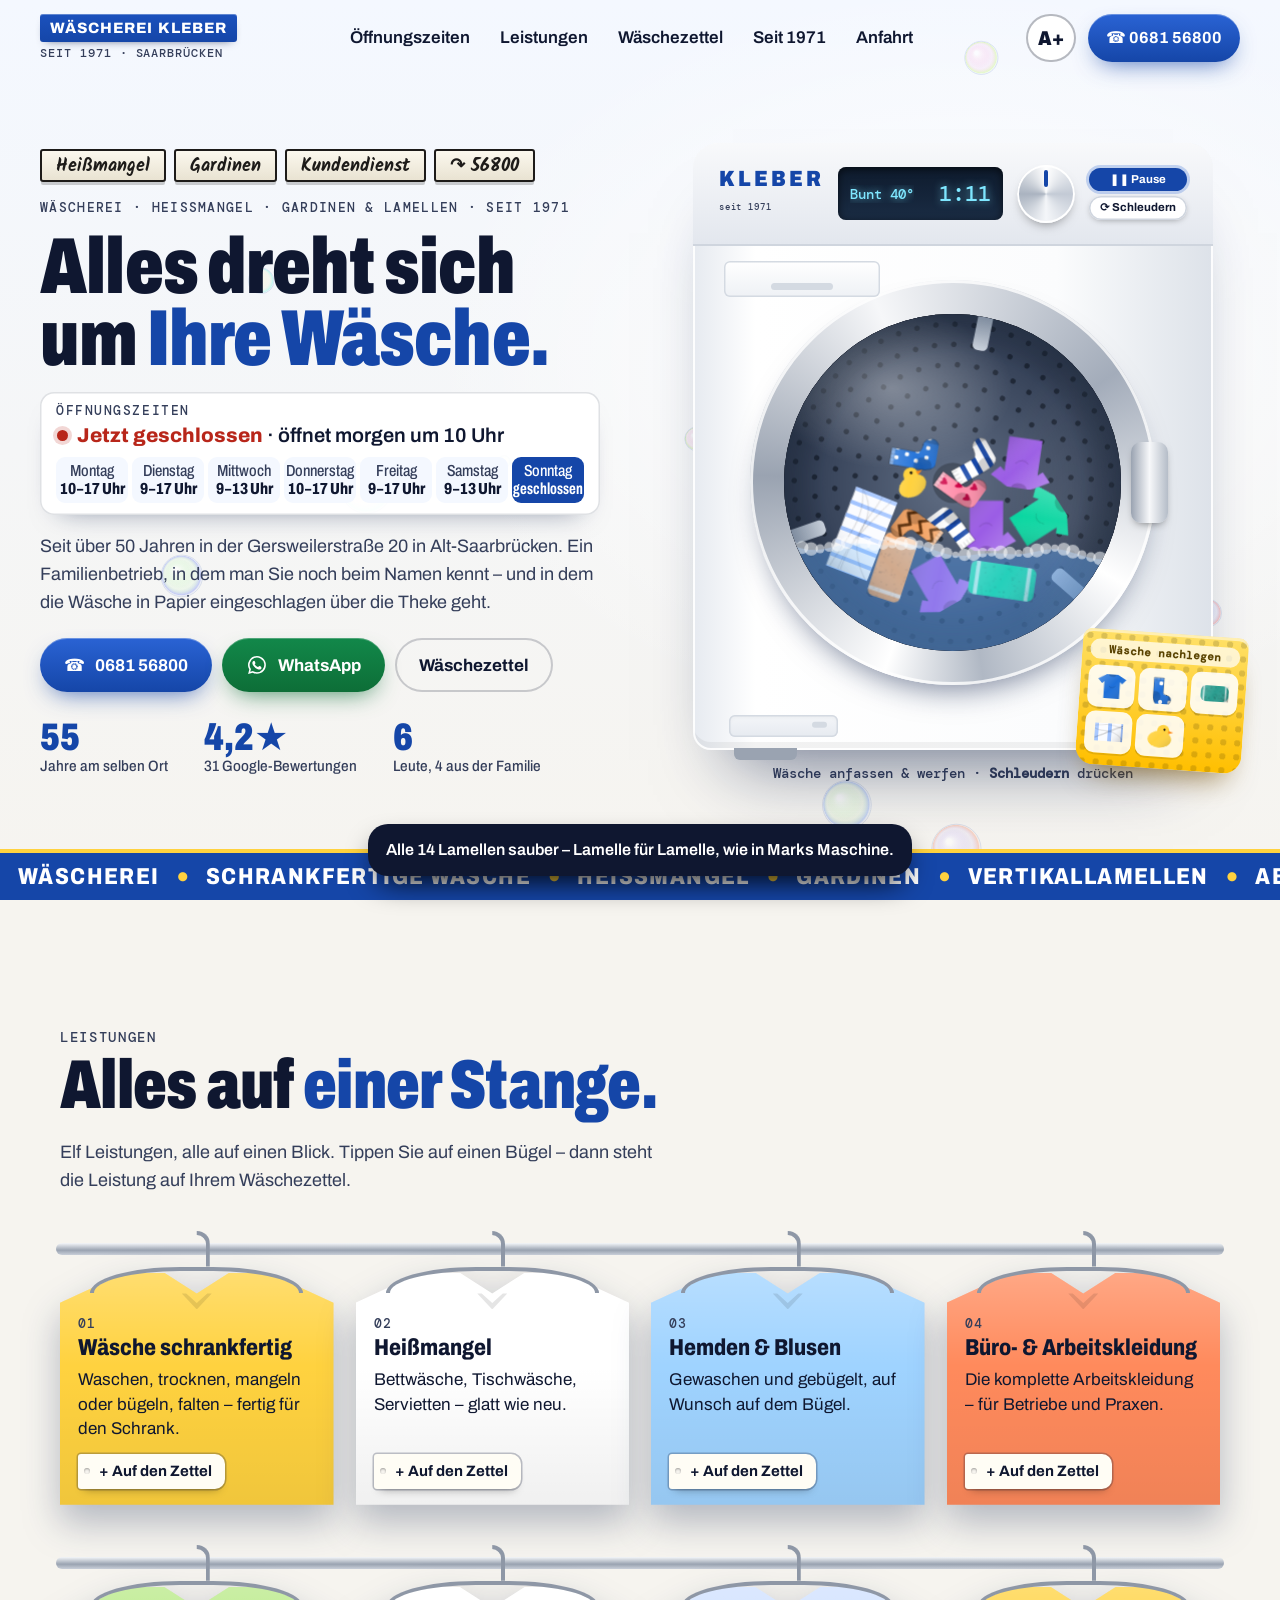
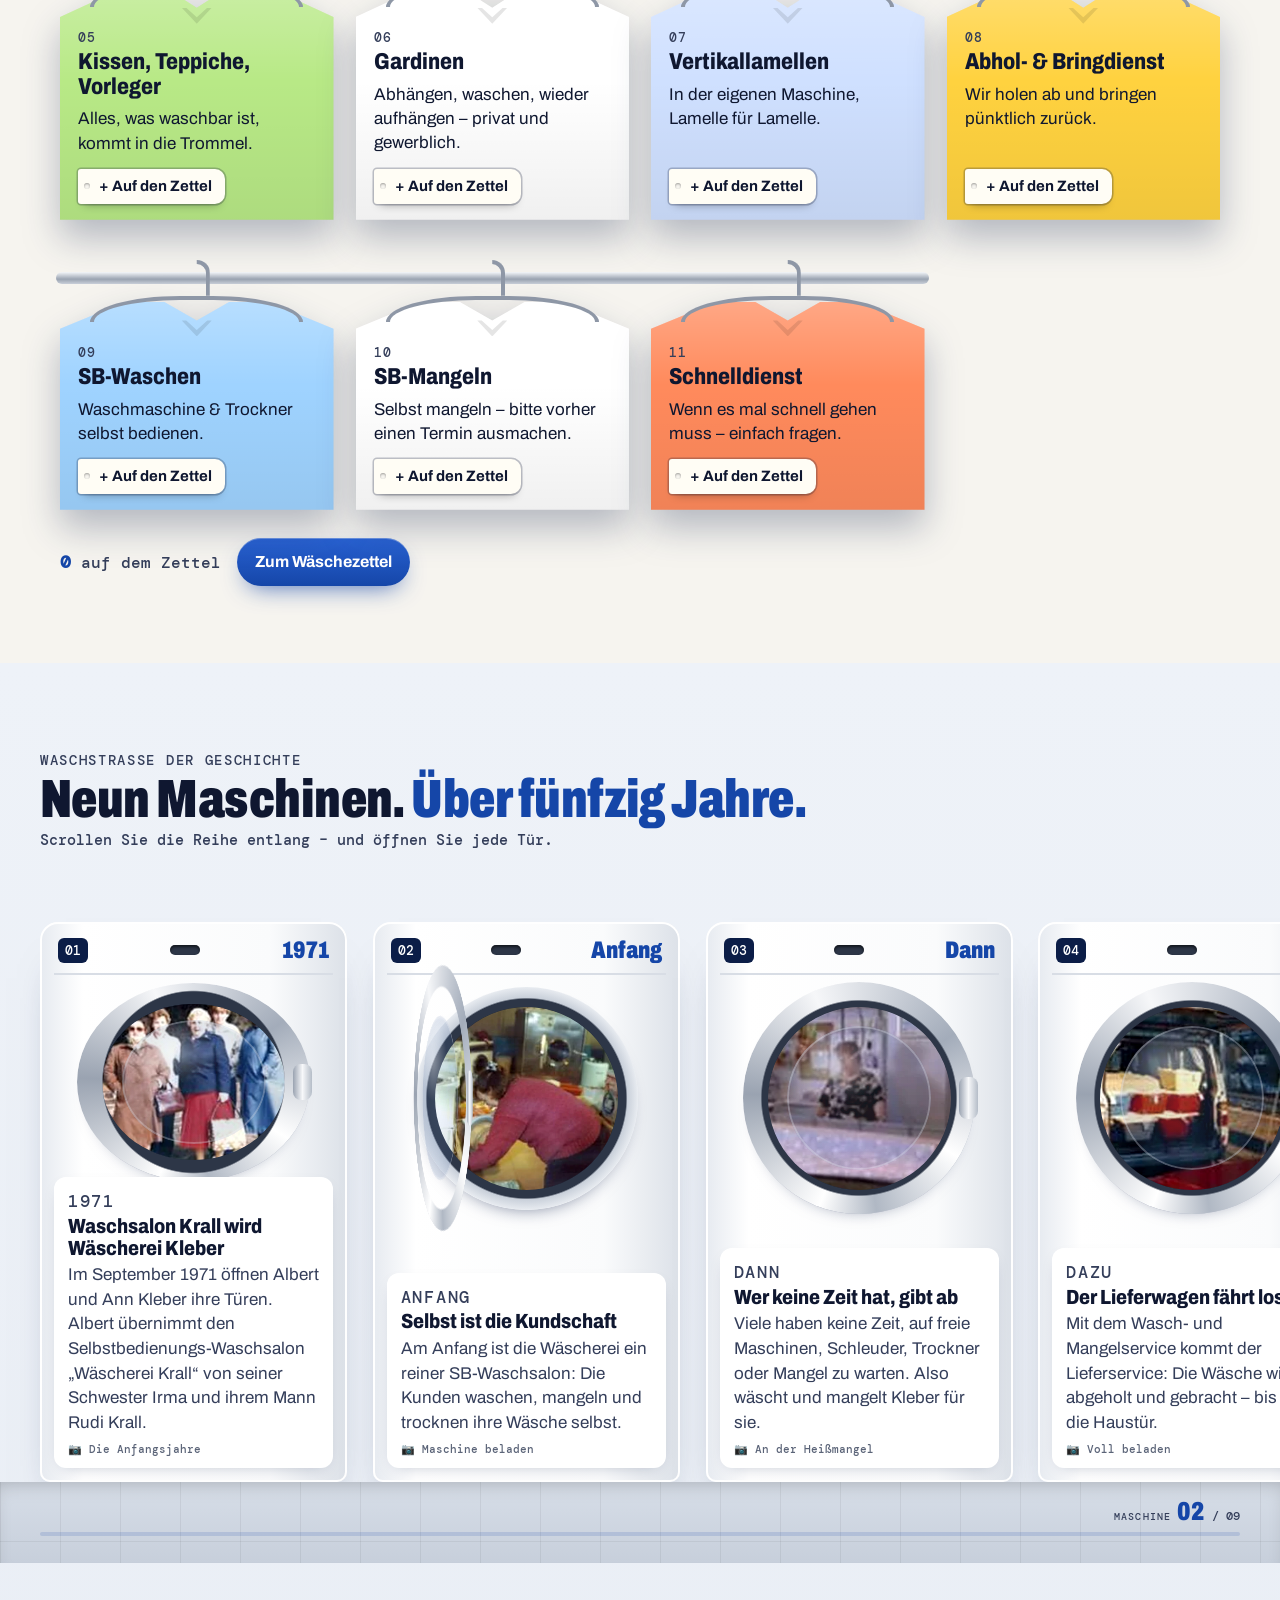
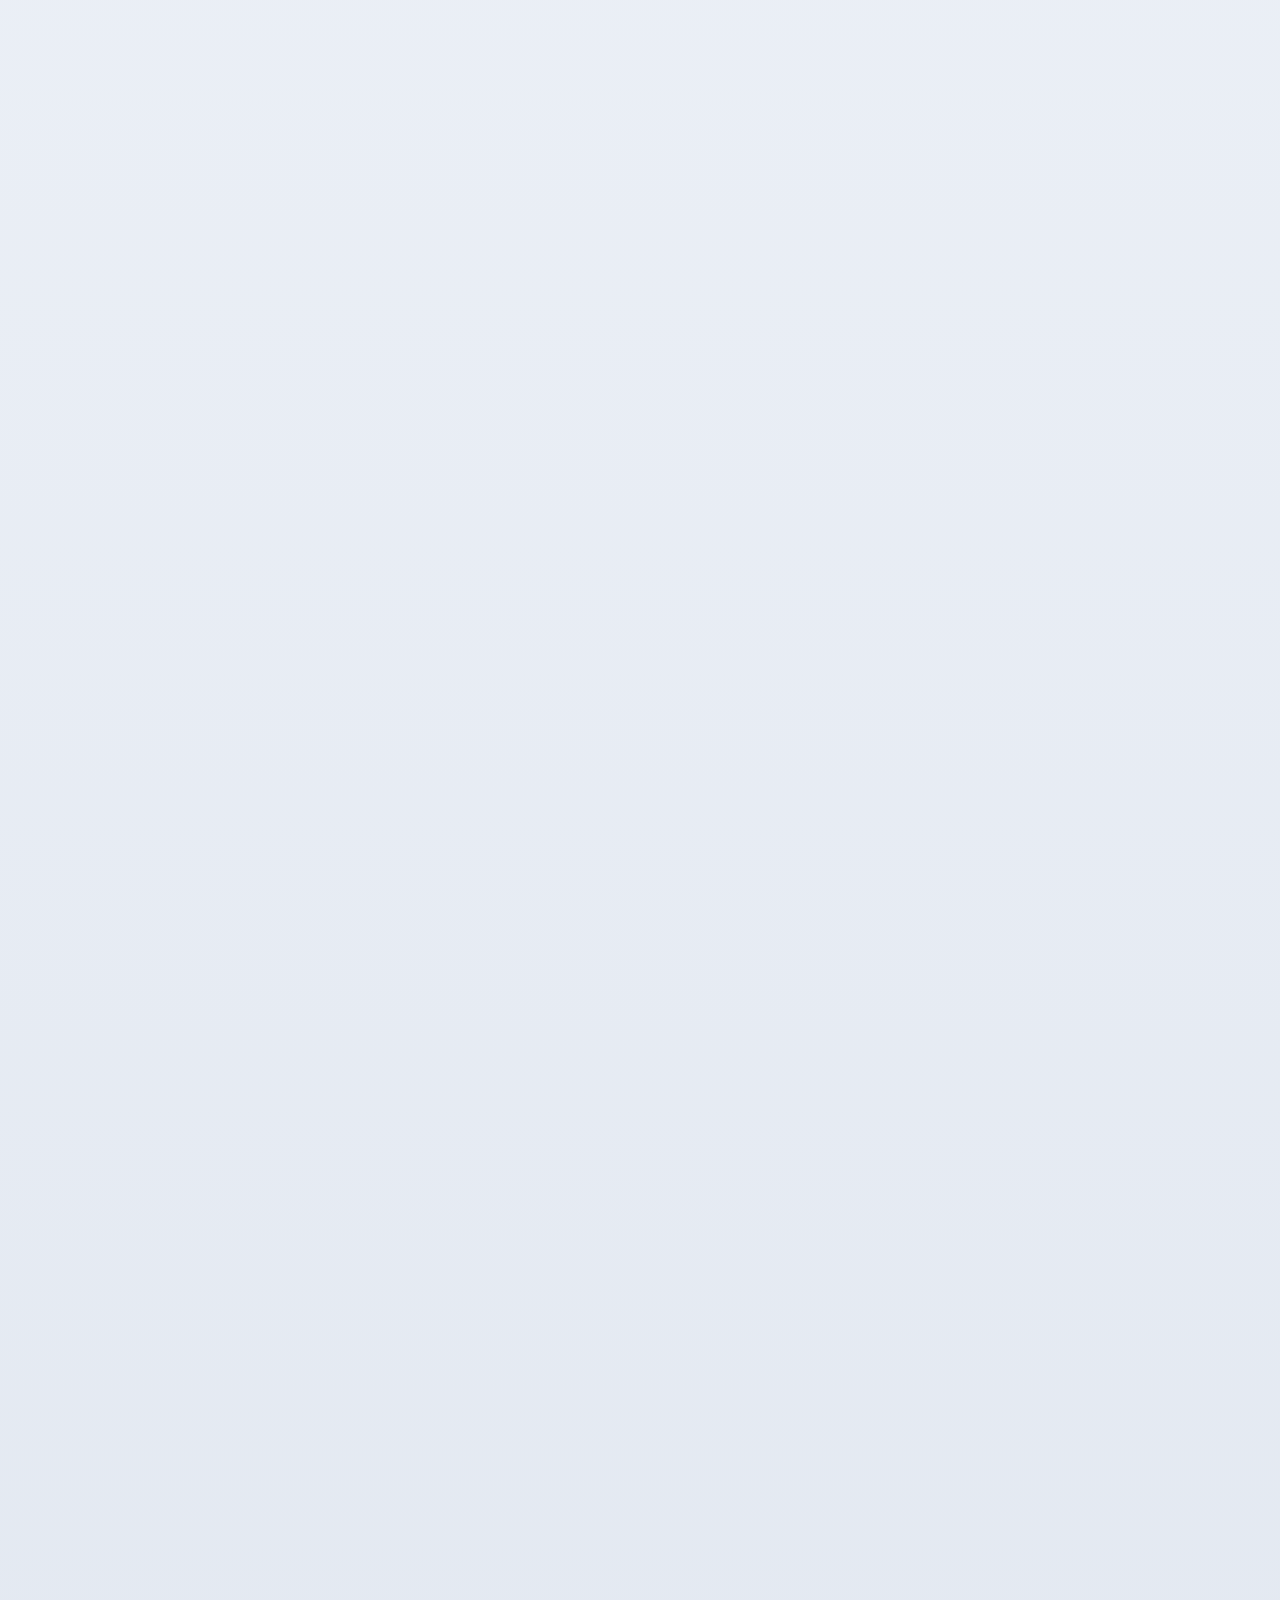
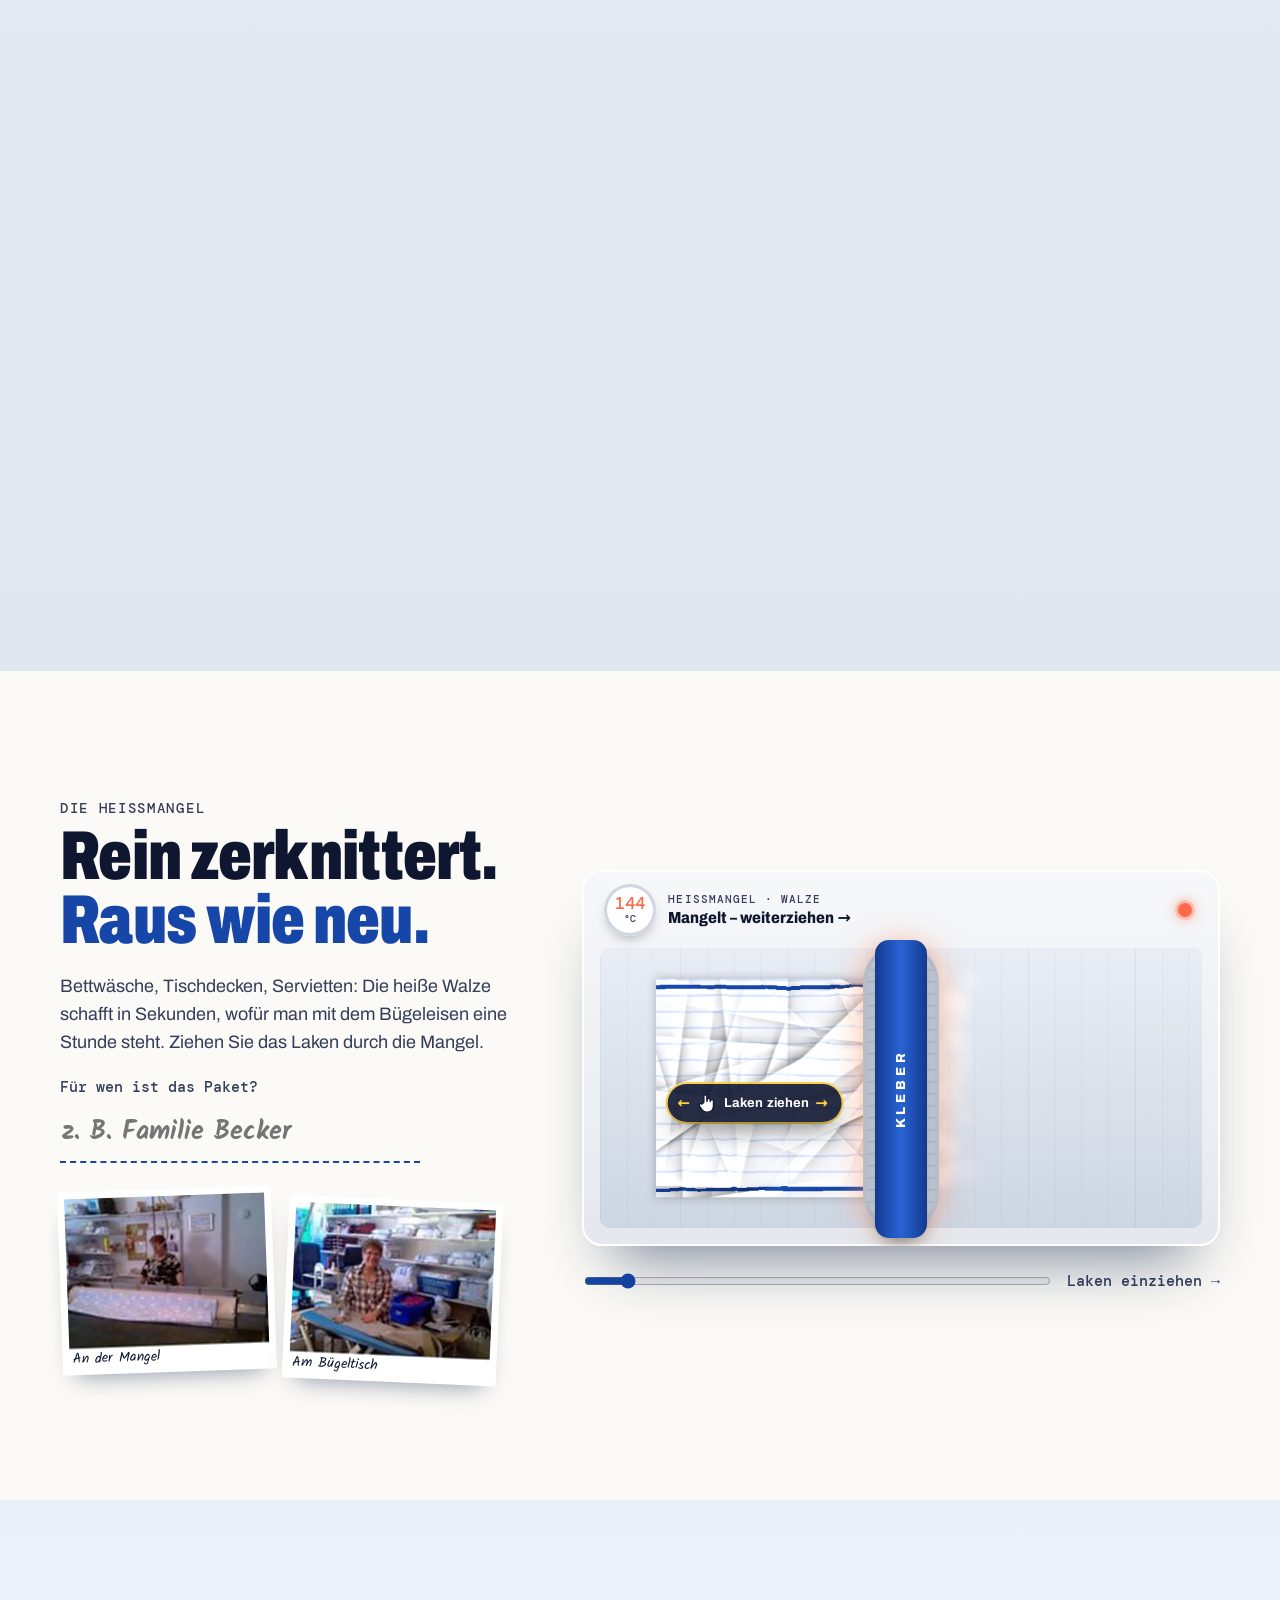
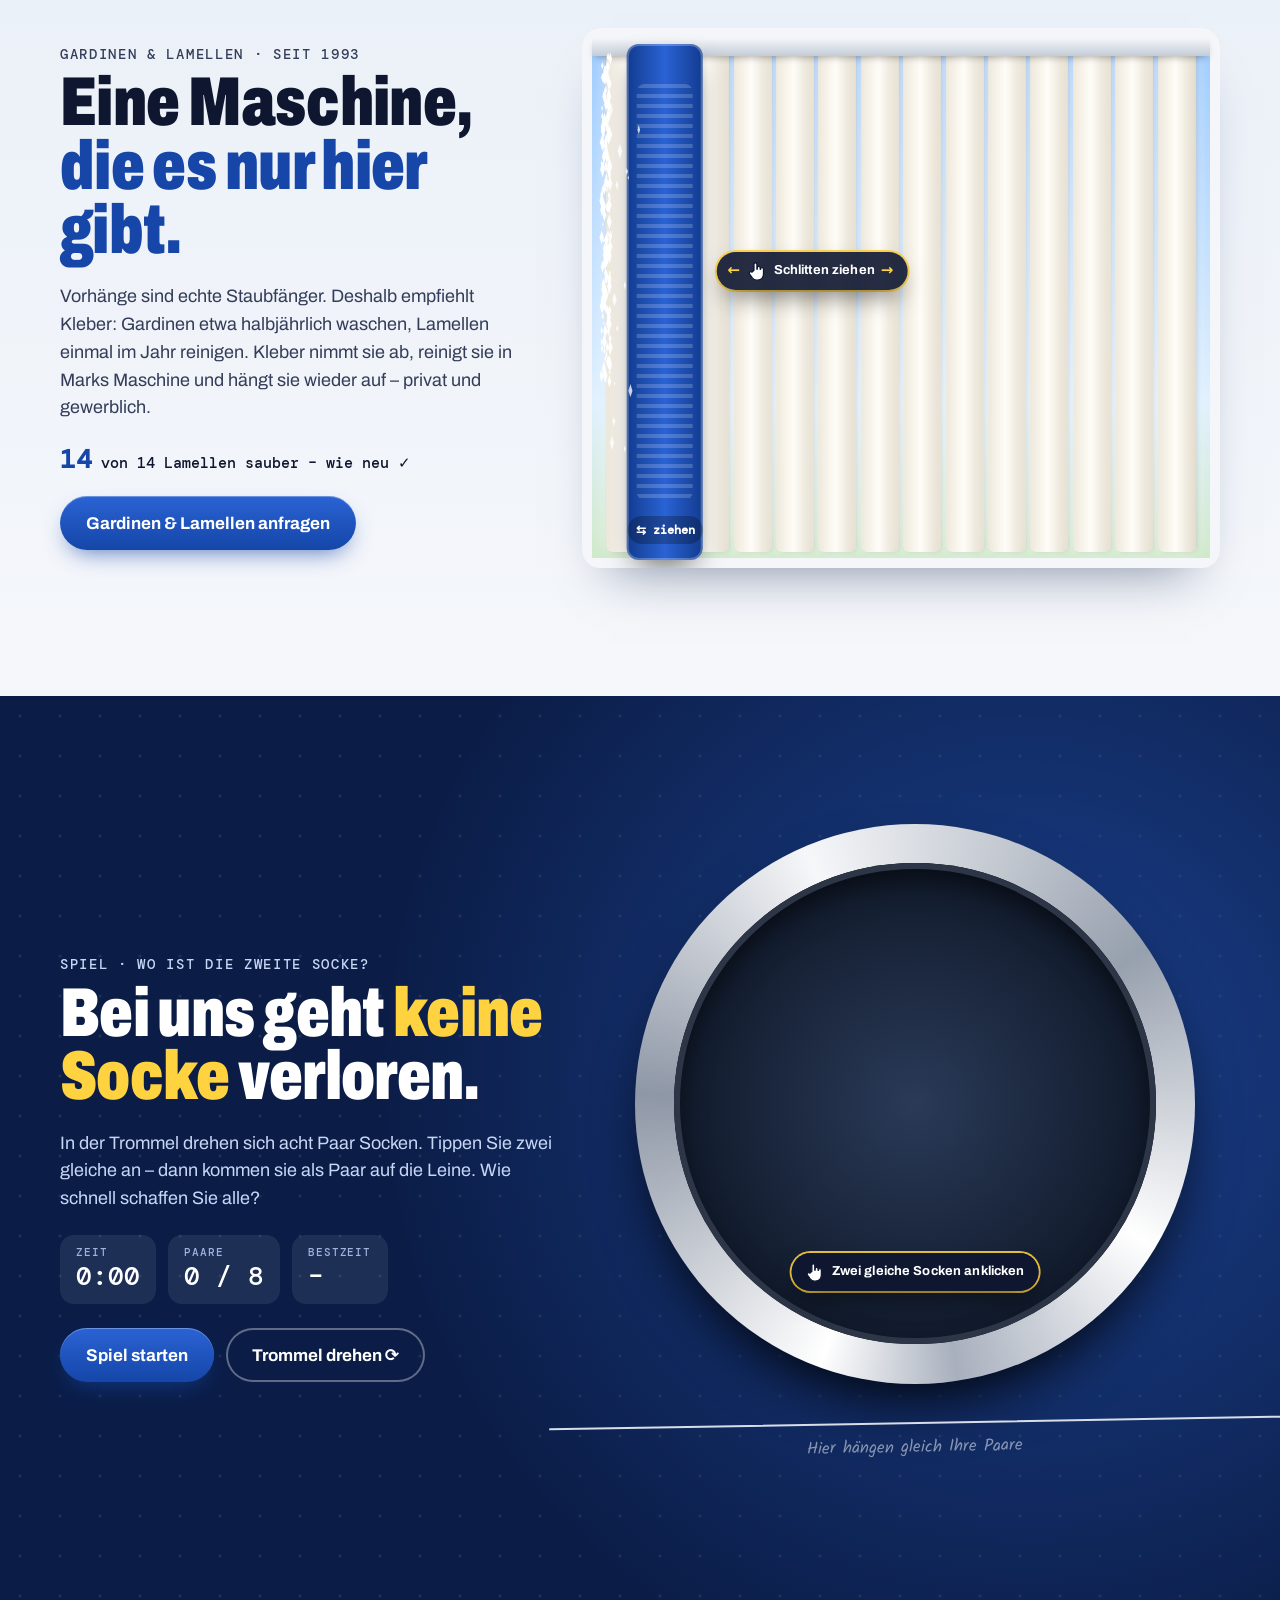
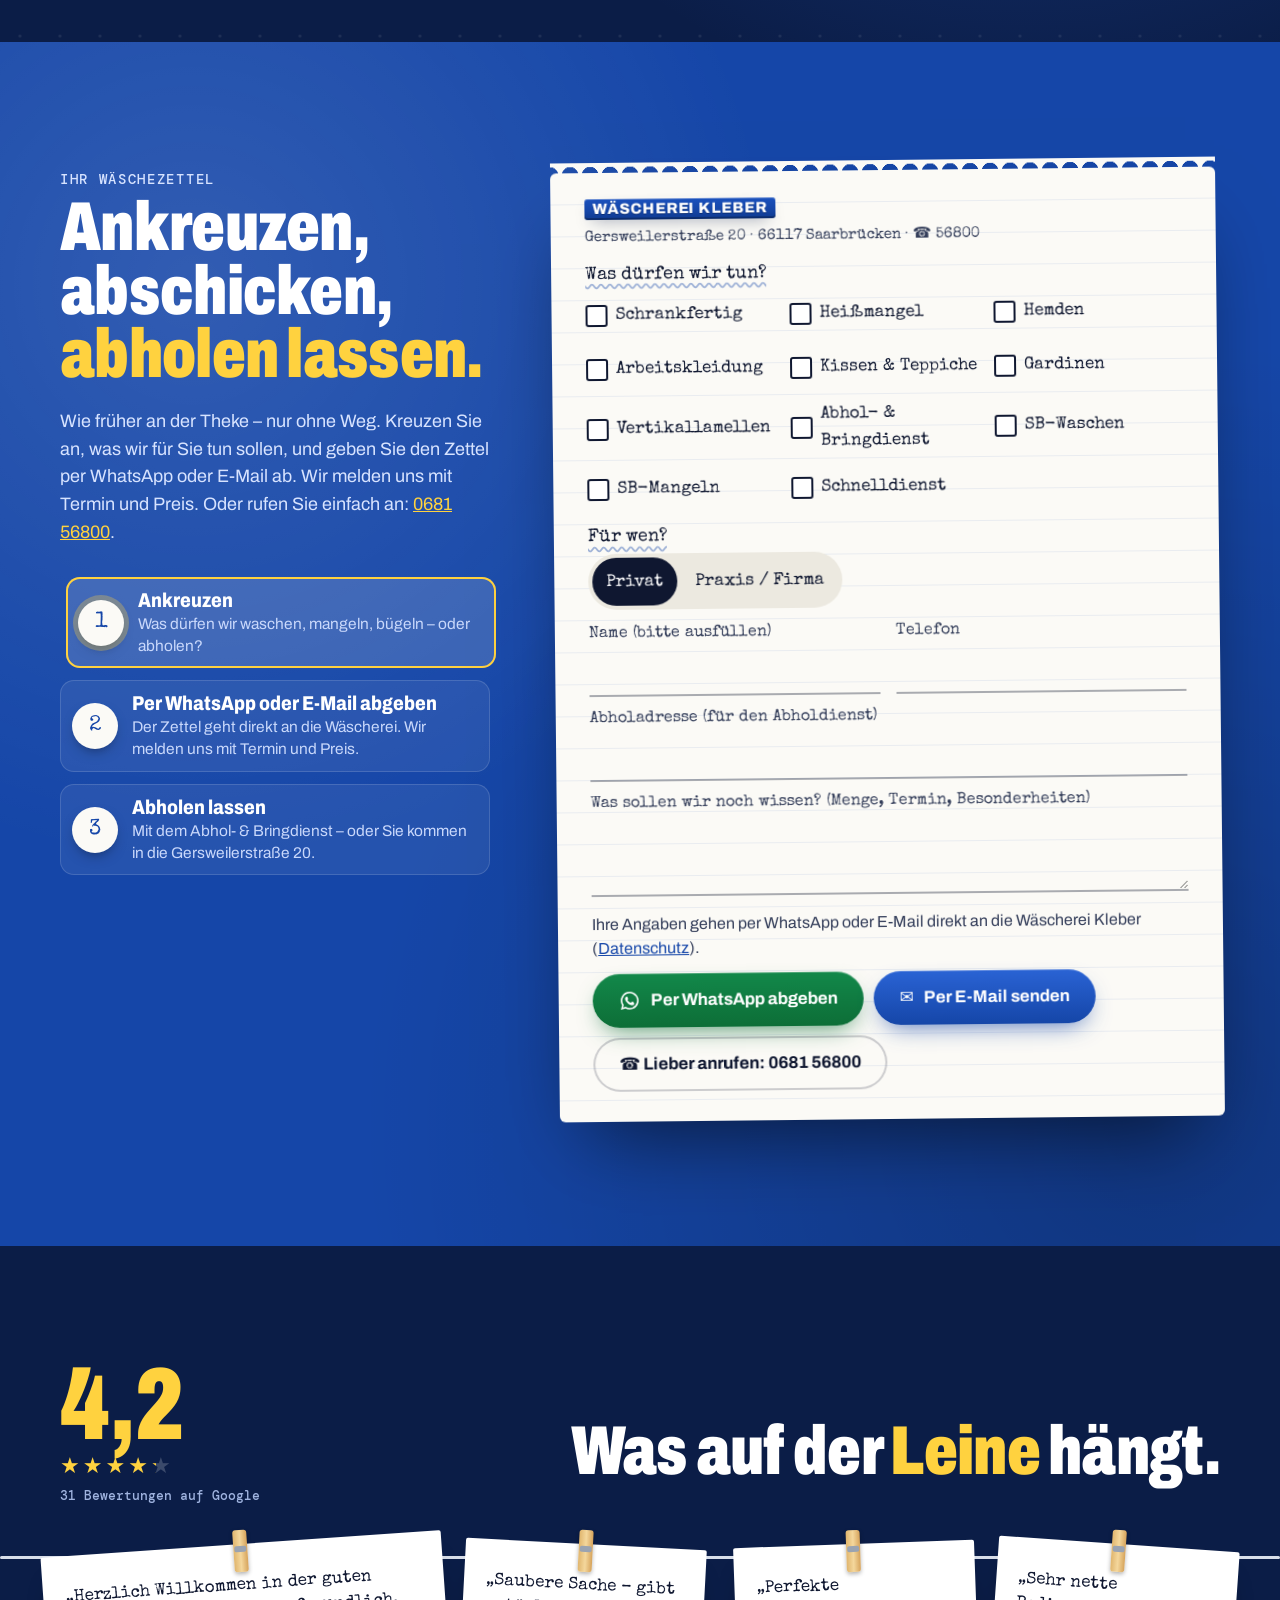
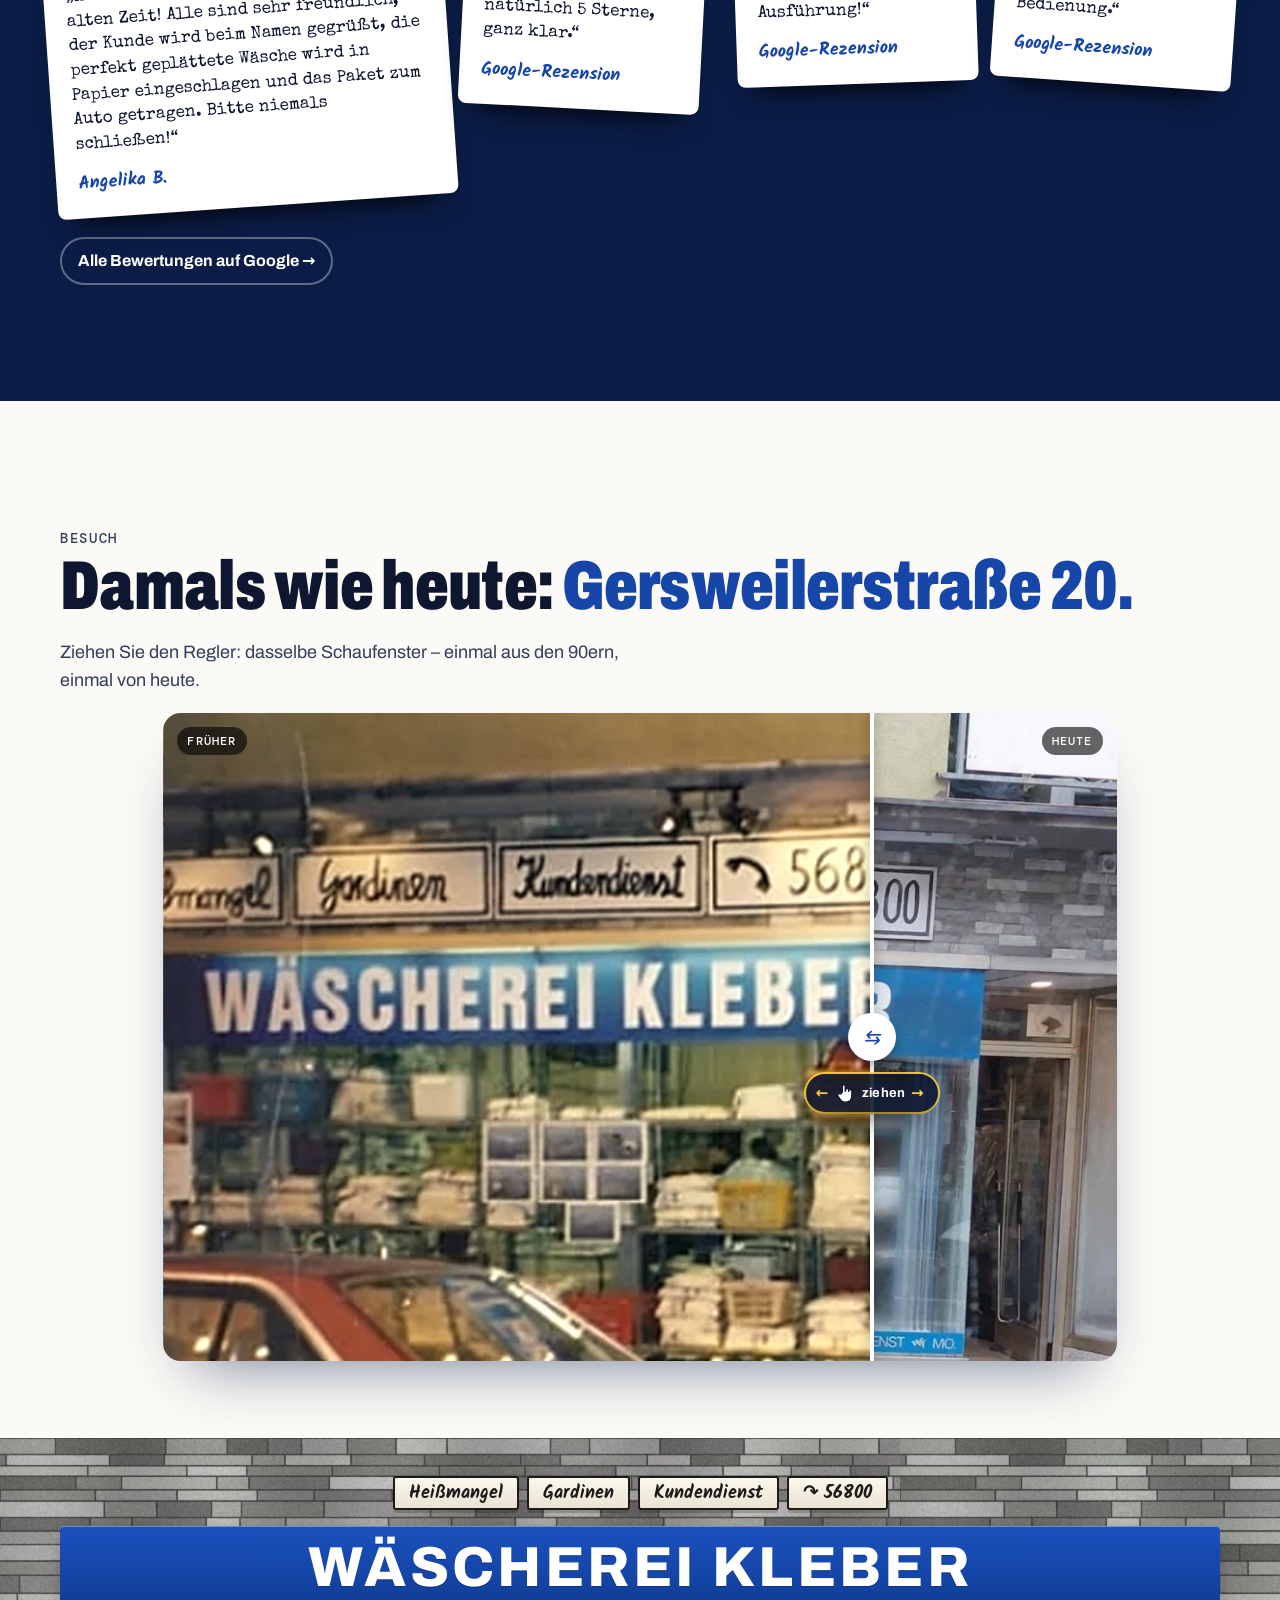
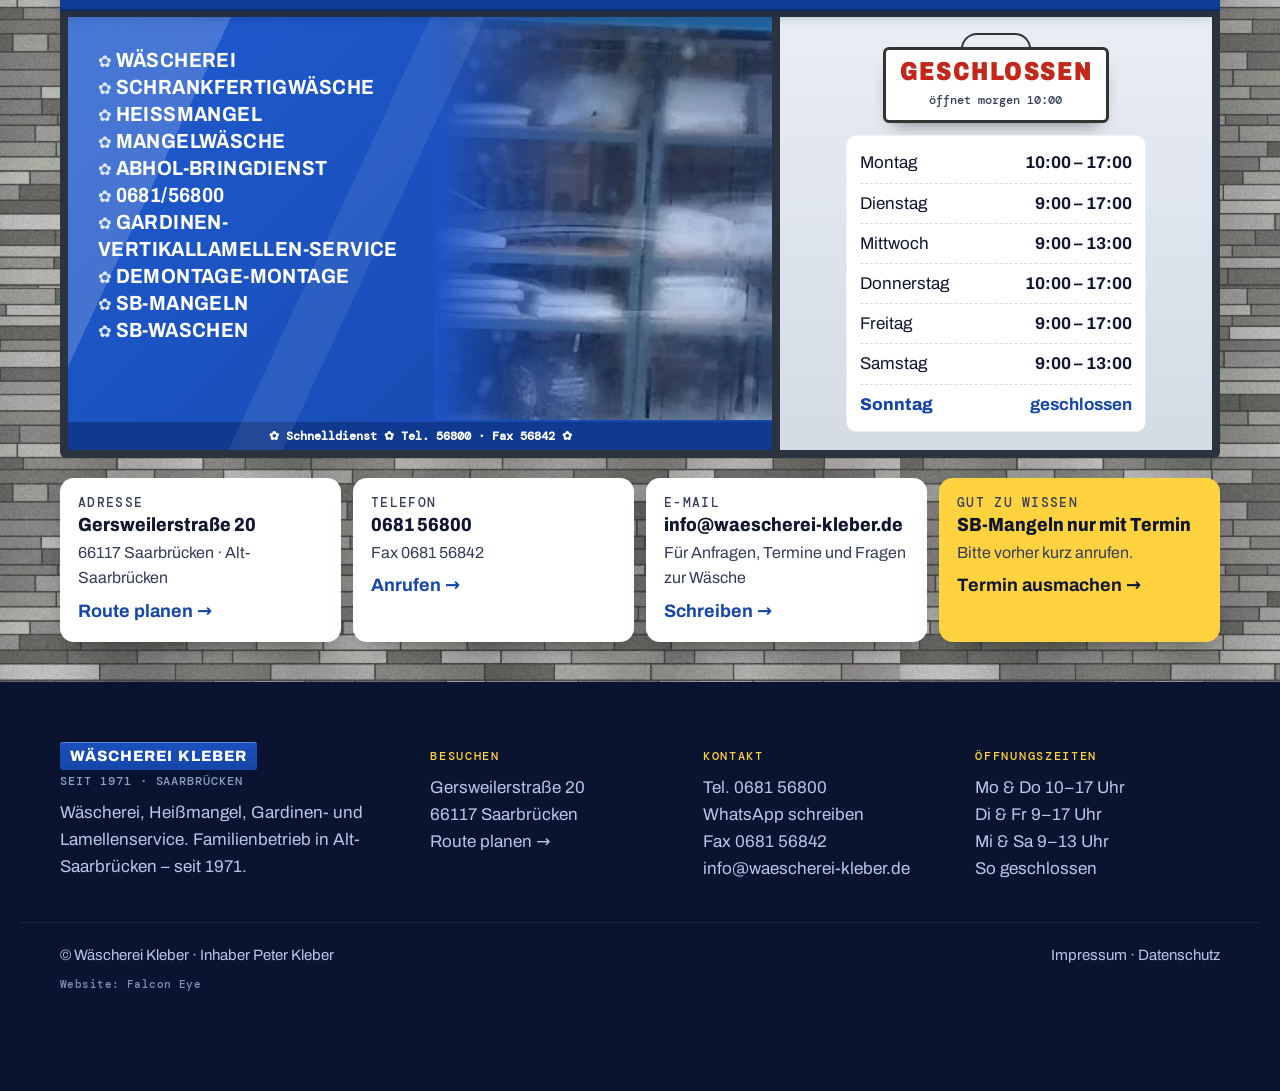
==== index.html @ e3369ecc "Wäscherei Kleber – Website für waescherei-kleber.de (aus hauptchat-quellen f4b312f) Co-Authored-By: " ====
<!doctype html>
<html lang="de">
<head>
<meta charset="utf-8">
<script data-fe="intro">/* Intro nur beim allerersten Besuch (localStorage); ?nointro überspringt, ?intro zeigt es noch einmal. Größere Schrift wird gemerkt. */try{(function(d,s){var l=localStorage;if(l.getItem('kl-gross'))d.classList.add('gross');if(/[?&]intro(&|=|$)/.test(s))return;if(/[?&]nointro/.test(s)||l.getItem('kl-intro'))d.classList.add('no-intro')})(document.documentElement,location.search)}catch(e){}</script>
<meta name="viewport" content="width=device-width,initial-scale=1,viewport-fit=cover">
<title>Wäscherei Kleber Saarbrücken | Heißmangel & Gardinen seit 1971</title>
<meta name="description" content="Wäscherei Kleber in Alt-Saarbrücken: Wäsche schrankfertig, Heißmangel, Gardinen- und Lamellenservice, SB-Waschen, Abhol- und Bringdienst. Seit 1971.">
<meta name="robots" content="index,follow,max-image-preview:large">
<link rel="canonical" href="https://waescherei-kleber.de/"><meta property="og:url" content="https://waescherei-kleber.de/"><meta property="og:site_name" content="Wäscherei Kleber">
<meta property="og:type" content="website"><meta property="og:locale" content="de_DE">
<meta property="og:title" content="Wäscherei Kleber Saarbrücken | Heißmangel &amp; Gardinen seit 1971"><meta property="og:description" content="Wäscherei Kleber in Alt-Saarbrücken: Wäsche schrankfertig, Heißmangel, Gardinen- und Lamellenservice, SB-Waschen, Abhol- und Bringdienst. Seit 1971.">
<meta property="og:image" content="https://waescherei-kleber.de/og.jpg"><meta property="og:image:alt" content="Wäscherei Kleber in Saarbrücken – seit 1971"><meta property="og:image:width" content="1200"><meta property="og:image:height" content="630">
<meta name="twitter:card" content="summary_large_image">
<meta name="theme-color" content="#1546a8">
<link rel="icon" href="img/favicon.svg" type="image/svg+xml">
<link rel="preload" href="fonts/archivo-latin-wdth-normal.woff2" as="font" type="font/woff2" crossorigin>
<link rel="stylesheet" href="assets/kl.css?v=1793955116">
<script type="application/ld+json">{"@context": "https://schema.org", "@graph": [{"@type": "DryCleaningOrLaundry", "name": "Wäscherei Kleber", "foundingDate": "1971", "telephone": "+4968156800", "faxNumber": "+4968156842", "email": "info@waescherei-kleber.de", "address": {"@type": "PostalAddress", "streetAddress": "Gersweilerstraße 20", "postalCode": "66117", "addressLocality": "Saarbrücken", "addressCountry": "DE"}, "geo": {"@type": "GeoCoordinates", "latitude": 49.2324, "longitude": 6.9739}, "openingHoursSpecification": [{"@type": "OpeningHoursSpecification", "dayOfWeek": ["Monday", "Thursday"], "opens": "10:00", "closes": "17:00"}, {"@type": "OpeningHoursSpecification", "dayOfWeek": ["Tuesday", "Friday"], "opens": "09:00", "closes": "17:00"}, {"@type": "OpeningHoursSpecification", "dayOfWeek": ["Wednesday", "Saturday"], "opens": "09:00", "closes": "13:00"}], "@id": "https://waescherei-kleber.de/#waescherei", "url": "https://waescherei-kleber.de/", "image": "https://waescherei-kleber.de/og.jpg", "logo": "https://waescherei-kleber.de/img/favicon.svg", "areaServed": "Saarbrücken", "hasMap": "https://www.google.com/maps/search/?api=1&query=W%C3%A4scherei%20Kleber%2C%20Gersweilerstra%C3%9Fe%2020%2C%2066117%20Saarbr%C3%BCcken"}, {"@type": "WebSite", "@id": "https://waescherei-kleber.de/#website", "url": "https://waescherei-kleber.de/", "name": "Wäscherei Kleber", "inLanguage": "de-DE", "publisher": {"@id": "https://waescherei-kleber.de/#waescherei"}}]}</script>
<style>img:where([width][height]){height:auto}</style>
<link rel="apple-touch-icon" href="/apple-touch-icon.png">
</head>
<body class="home is-loading">
<a class="skip" href="#main">Zum Inhalt springen</a>
<div class="intro" data-intro><div class="intro-door" aria-hidden="true"><div class="intro-glass"><i class="intro-w"></i></div></div><p class="intro-t" aria-hidden="true"><span class="sign"><b>Wäscherei Kleber</b></span><small>Programm startet …</small></p><button type="button" class="intro-skip" data-introskip>Überspringen ›</button></div><header class="hdr" data-hdr>
  <div class="hdr-in"><a class="logo" href="#top"><span class="logo-sign">Wäscherei Kleber</span><small>seit 1971 · Saarbrücken</small><span class="sr"> – Startseite</span></a>
    <nav class="nav" aria-label="Hauptmenü"><a href="#oeffnungszeiten">Öffnungszeiten</a><a href="#leistungen">Leistungen</a><a href="#zettel">Wäschezettel</a><a href="#geschichte">Seit 1971</a><a href="#besuch">Anfahrt</a></nav>
    <div class="hdr-r">
      <button type="button" class="aplus" data-aplus aria-pressed="false" title="Größere Schrift ein- oder ausschalten"><b aria-hidden="true">A+</b><span class="aplus-t">Größere Schrift</span></button>
      <a class="b b-blue sm hdr-call" href="tel:+4968156800">☎ 0681 56800</a>
      <button class="burger" type="button" aria-label="Menü" aria-expanded="false" aria-controls="mnav" data-burger><i></i><i></i><i></i></button>
    </div>
  </div>
  <nav class="mnav" id="mnav" data-mnav hidden aria-label="Menü"><a href="#oeffnungszeiten">Öffnungszeiten</a><a href="#leistungen">Leistungen</a><a href="#zettel">Wäschezettel</a><a href="#geschichte">Seit 1971</a><a href="#besuch">Anfahrt</a><a href="tel:+4968156800" class="mnav-call">☎ Anrufen: 0681 56800</a><a href="https://wa.me/4968156800?text=Guten%20Tag%2C%20ich%20habe%20eine%20Frage%20an%20die%20W%C3%A4scherei%20Kleber%3A%20" class="mnav-wa" target="_blank" rel="noopener"><svg class="wa-i" viewBox="0 0 24 24" aria-hidden="true"><path d="M12 2.2a9.7 9.7 0 0 0-8.4 14.6L2.3 21.7l5-1.3A9.7 9.7 0 1 0 12 2.2zm0 17.7a8 8 0 0 1-4.1-1.1l-.3-.2-3 .8.8-2.9-.2-.3A8 8 0 1 1 12 19.9zm4.4-6c-.2-.1-1.4-.7-1.7-.8-.2-.1-.4-.1-.5.1l-.8 1c-.1.2-.3.2-.5.1a6.6 6.6 0 0 1-3.3-2.9c-.2-.4.2-.4.7-1.3.1-.2 0-.3 0-.4l-.8-1.8c-.2-.5-.4-.4-.5-.4h-.5a.9.9 0 0 0-.7.3 2.8 2.8 0 0 0-.9 2.1 4.9 4.9 0 0 0 1 2.6 11.2 11.2 0 0 0 4.3 3.8c1.6.7 2.2.7 3 .6.5-.1 1.4-.6 1.6-1.1.2-.6.2-1 .1-1.1l-.5-.3z"/></svg> WhatsApp schreiben</a><button type="button" class="mnav-aplus" data-aplus aria-pressed="false"><b aria-hidden="true">A+</b> Größere Schrift</button></nav>
</header><nav class="dial" data-dial aria-label="Waschprogramm – Kapitel"><div class="dial-lbls"><a href="#top" data-dst="0" data-t="Start" title="Start" aria-label="Start" style="--a:-125.0deg"><i></i></a><a href="#leistungen" data-dst="1" data-t="Leistungen" title="Leistungen" aria-label="Leistungen" style="--a:-89.3deg"><i></i></a><a href="#geschichte" data-dst="2" data-t="Seit 1971" title="Seit 1971" aria-label="Seit 1971" style="--a:-53.6deg"><i></i></a><a href="#mangel" data-dst="3" data-t="Mangel" title="Mangel" aria-label="Mangel" style="--a:-17.9deg"><i></i></a><a href="#lamellen" data-dst="4" data-t="Lamellen" title="Lamellen" aria-label="Lamellen" style="--a:17.9deg"><i></i></a><a href="#socken" data-dst="5" data-t="Socken" title="Socken" aria-label="Socken" style="--a:53.6deg"><i></i></a><a href="#zettel" data-dst="6" data-t="Zettel" title="Zettel" aria-label="Zettel" style="--a:89.3deg"><i></i></a><a href="#besuch" data-dst="7" data-t="Anfahrt" title="Anfahrt" aria-label="Anfahrt" style="--a:125.0deg"><i></i></a></div><div class="dial-knob" data-dialknob><i></i></div><p class="dial-t"><small>Programm</small><b data-dialt>Start</b></p></nav>
<main id="main">

<section class="hero" id="top" data-hero>
  <div class="bubbles" aria-hidden="true"><canvas data-bubbles></canvas></div>
  <div class="hero-in">
    <div class="hero-t">
      <div class="boards" aria-hidden="true"><span>Heißmangel</span><span>Gardinen</span><span>Kundendienst</span><span class="bd-tel"><i>↷</i>56800</span></div>
      <p class="kick">Wäscherei · Heißmangel · Gardinen &amp; Lamellen · seit 1971</p>
      <h1 class="h1" data-h1><span class="w">Alles</span> <span class="w">dreht</span> <span class="w">sich</span> <span class="w">um</span> <span class="w accent">Ihre&nbsp;Wäsche.</span></h1>
      <div class="oz" id="oeffnungszeiten" role="region" aria-label="Öffnungszeiten" data-oz>
  <p class="oz-k">Öffnungszeiten</p>
  <p class="oz-st" data-ozst aria-live="polite"><i aria-hidden="true"></i><b data-ozstt>Heute für Sie da</b> <span class="oz-next" data-oznext></span></p>
  <ul class="oz-wk" data-hours><li data-day="1"><span>Montag</span><b>10–17 Uhr</b></li><li data-day="2"><span>Dienstag</span><b>9–17 Uhr</b></li><li data-day="3"><span>Mittwoch</span><b>9–13 Uhr</b></li><li data-day="4"><span>Donnerstag</span><b>10–17 Uhr</b></li><li data-day="5"><span>Freitag</span><b>9–17 Uhr</b></li><li data-day="6"><span>Samstag</span><b>9–13 Uhr</b></li><li data-day="0" class="zu"><span>Sonntag</span><b>geschlossen</b></li></ul>
</div>
      <p class="lead">Seit über 50 Jahren in der Gersweilerstraße 20 in Alt-Saarbrücken. Ein Familienbetrieb, in dem man Sie noch beim Namen kennt – und in dem die Wäsche in Papier eingeschlagen über die Theke geht.</p>
      <div class="ctas"><a class="b b-blue b-call" href="tel:+4968156800"><span aria-hidden="true">☎</span> <span class="sr">Anrufen: </span>0681 56800</a><a class="b b-wa" href="https://wa.me/4968156800?text=Guten%20Tag%2C%20ich%20habe%20eine%20Frage%20an%20die%20W%C3%A4scherei%20Kleber%3A%20" target="_blank" rel="noopener"><svg class="wa-i" viewBox="0 0 24 24" aria-hidden="true"><path d="M12 2.2a9.7 9.7 0 0 0-8.4 14.6L2.3 21.7l5-1.3A9.7 9.7 0 1 0 12 2.2zm0 17.7a8 8 0 0 1-4.1-1.1l-.3-.2-3 .8.8-2.9-.2-.3A8 8 0 1 1 12 19.9zm4.4-6c-.2-.1-1.4-.7-1.7-.8-.2-.1-.4-.1-.5.1l-.8 1c-.1.2-.3.2-.5.1a6.6 6.6 0 0 1-3.3-2.9c-.2-.4.2-.4.7-1.3.1-.2 0-.3 0-.4l-.8-1.8c-.2-.5-.4-.4-.5-.4h-.5a.9.9 0 0 0-.7.3 2.8 2.8 0 0 0-.9 2.1 4.9 4.9 0 0 0 1 2.6 11.2 11.2 0 0 0 4.3 3.8c1.6.7 2.2.7 3 .6.5-.1 1.4-.6 1.6-1.1.2-.6.2-1 .1-1.1l-.5-.3z"/></svg> WhatsApp</a><a class="b b-ghost" href="#zettel">Wäschezettel</a></div>
      <ul class="stats">
        <li><b data-count="55">0</b><span>Jahre am selben Ort</span></li>
        <li><b>4,2★</b><span>31 Google-Bewertungen</span></li>
        <li><b>6</b><span>Leute, 4 aus der Familie</span></li>
      </ul>
    </div>
    <div class="hero-v" id="trommel">
      <div class="wm" data-wm>
  <div class="wm-top">
    <div class="wm-brand"><b>KLEBER</b><small>seit 1971</small></div>
    <div class="wm-lcd"><span data-lcdprog aria-live="polite">Bunt 40°</span><b data-lcdtime aria-hidden="true">1:12</b></div>
    <button type="button" class="wm-knob" data-knob aria-label="Programm wählen (nächstes Programm)"><i></i></button>
    <div class="wm-btns"><button type="button" class="wm-btn" data-start><i data-starti aria-hidden="true">❚❚</i> <span>Pause</span></button><button type="button" class="wm-btn spin" data-spin>⟳ <span>Schleudern</span></button></div>
  </div>
  <div class="wm-front">
    <div class="wm-door" data-door>
      <div class="wm-ring"></div>
      <div class="wm-glass"><canvas data-drum aria-label="Waschtrommel mit Wäsche – Wäsche anfassen und werfen"></canvas><i class="wm-refl"></i></div>
      <i class="wm-handle"></i>
    </div>
    <div class="wm-drawer"><i></i></div>
    <div class="wm-flap" aria-hidden="true"><i></i></div>
  </div>
  <i class="wm-foot l"></i><i class="wm-foot r"></i>
</div>
      <div class="basket" data-basket>
  <p class="basket-t">Wäsche nachlegen</p>
  <div class="basket-items">
    <button type="button" data-addw="shirt" title="Hemd">👕</button>
    <button type="button" data-addw="sock" title="Socke">🧦</button>
    <button type="button" data-addw="towel" title="Handtuch">🟦</button>
    <button type="button" data-addw="sheet" title="Bettlaken">⬜</button>
    <button type="button" data-addw="duck" title="Quietscheente">🦆</button>
  </div>
</div>
      <p class="wm-hint" data-wmhint>Wäsche anfassen &amp; werfen · <b>Schleudern</b> drücken</p>
    </div>
  </div>
  <div class="tape" aria-hidden="true"><div class="tape-in"><span>Wäscherei</span><i>●</i><span>Schrankfertige Wäsche</span><i>●</i><span>Heißmangel</span><i>●</i><span>Gardinen</span><i>●</i><span>Vertikallamellen</span><i>●</i><span>Abhol- & Bringdienst</span><i>●</i><span>SB-Waschen</span><i>●</i><span>SB-Mangeln</span><i>●</i><span>Schnelldienst</span><i>●</i><span>Wäscherei</span><i>●</i><span>Schrankfertige Wäsche</span><i>●</i><span>Heißmangel</span><i>●</i><span>Gardinen</span><i>●</i><span>Vertikallamellen</span><i>●</i><span>Abhol- & Bringdienst</span><i>●</i><span>SB-Waschen</span><i>●</i><span>SB-Mangeln</span><i>●</i><span>Schnelldienst</span><i>●</i></div></div>
</section>

<section class="rack" id="leistungen" aria-labelledby="r-h">
  <div class="wrap rack-head">
    <p class="kick">Leistungen</p>
    <h2 class="h2" id="r-h">Alles auf <em>einer Stange.</em></h2>
    <p class="lead">Elf Leistungen, alle auf einen Blick. Tippen Sie auf einen Bügel – dann steht die Leistung auf Ihrem Wäschezettel.</p>
  </div>
  <div class="wrap"><ol class="rack-grid" data-rail><li class="hg" style="--c:#ffd23f;--i:0"><i class="hg-hook" aria-hidden="true"></i><button type="button" class="hg-tag" data-pick="Schrankfertig" aria-pressed="false"><span class="hg-body"><small aria-hidden="true">01</small><b>Wäsche schrankfertig</b><span>Waschen, trocknen, mangeln oder bügeln, falten – fertig für den Schrank.</span></span><em>+ Auf den Zettel</em></button></li><li class="hg" style="--c:#ffffff;--i:1"><i class="hg-hook" aria-hidden="true"></i><button type="button" class="hg-tag" data-pick="Heißmangel" aria-pressed="false"><span class="hg-body"><small aria-hidden="true">02</small><b>Heißmangel</b><span>Bettwäsche, Tischwäsche, Servietten – glatt wie neu.</span></span><em>+ Auf den Zettel</em></button></li><li class="hg" style="--c:#9fd3ff;--i:2"><i class="hg-hook" aria-hidden="true"></i><button type="button" class="hg-tag" data-pick="Hemden" aria-pressed="false"><span class="hg-body"><small aria-hidden="true">03</small><b>Hemden & Blusen</b><span>Gewaschen und gebügelt, auf Wunsch auf dem Bügel.</span></span><em>+ Auf den Zettel</em></button></li><li class="hg" style="--c:#ff8a5c;--i:3"><i class="hg-hook" aria-hidden="true"></i><button type="button" class="hg-tag" data-pick="Arbeitskleidung" aria-pressed="false"><span class="hg-body"><small aria-hidden="true">04</small><b>Büro- & Arbeitskleidung</b><span>Die komplette Arbeitskleidung – für Betriebe und Praxen.</span></span><em>+ Auf den Zettel</em></button></li><li class="hg" style="--c:#b8e986;--i:4"><i class="hg-hook" aria-hidden="true"></i><button type="button" class="hg-tag" data-pick="Kissen &amp; Teppiche" aria-pressed="false"><span class="hg-body"><small aria-hidden="true">05</small><b>Kissen, Teppiche, Vorleger</b><span>Alles, was waschbar ist, kommt in die Trommel.</span></span><em>+ Auf den Zettel</em></button></li><li class="hg" style="--c:#ffffff;--i:5"><i class="hg-hook" aria-hidden="true"></i><button type="button" class="hg-tag" data-pick="Gardinen" aria-pressed="false"><span class="hg-body"><small aria-hidden="true">06</small><b>Gardinen</b><span>Abhängen, waschen, wieder aufhängen – privat und gewerblich.</span></span><em>+ Auf den Zettel</em></button></li><li class="hg" style="--c:#cfe0ff;--i:6"><i class="hg-hook" aria-hidden="true"></i><button type="button" class="hg-tag" data-pick="Vertikallamellen" aria-pressed="false"><span class="hg-body"><small aria-hidden="true">07</small><b>Vertikallamellen</b><span>In der eigenen Maschine, Lamelle für Lamelle.</span></span><em>+ Auf den Zettel</em></button></li><li class="hg" style="--c:#ffd23f;--i:7"><i class="hg-hook" aria-hidden="true"></i><button type="button" class="hg-tag" data-pick="Abhol- &amp; Bringdienst" aria-pressed="false"><span class="hg-body"><small aria-hidden="true">08</small><b>Abhol- & Bringdienst</b><span>Wir holen ab und bringen pünktlich zurück.</span></span><em>+ Auf den Zettel</em></button></li><li class="hg" style="--c:#9fd3ff;--i:8"><i class="hg-hook" aria-hidden="true"></i><button type="button" class="hg-tag" data-pick="SB-Waschen" aria-pressed="false"><span class="hg-body"><small aria-hidden="true">09</small><b>SB-Waschen</b><span>Waschmaschine & Trockner selbst bedienen.</span></span><em>+ Auf den Zettel</em></button></li><li class="hg" style="--c:#ffffff;--i:9"><i class="hg-hook" aria-hidden="true"></i><button type="button" class="hg-tag" data-pick="SB-Mangeln" aria-pressed="false"><span class="hg-body"><small aria-hidden="true">10</small><b>SB-Mangeln</b><span>Selbst mangeln – bitte vorher einen Termin ausmachen.</span></span><em>+ Auf den Zettel</em></button></li><li class="hg" style="--c:#ff8a5c;--i:10"><i class="hg-hook" aria-hidden="true"></i><button type="button" class="hg-tag" data-pick="Schnelldienst" aria-pressed="false"><span class="hg-body"><small aria-hidden="true">11</small><b>Schnelldienst</b><span>Wenn es mal schnell gehen muss – einfach fragen.</span></span><em>+ Auf den Zettel</em></button></li></ol></div>
  <div class="wrap rack-ctl"><span class="rack-n"><b data-picked>0</b> auf dem Zettel</span><a class="b b-blue sm" href="#zettel">Zum Wäschezettel</a></div>
</section>

<section class="story" id="geschichte" aria-labelledby="g-h" data-story>
  <div class="story-pin" data-storypin>
    <div class="story-head">
      <p class="kick">Waschstraße der Geschichte</p>
      <h2 class="h2" id="g-h">Neun Maschinen. <em>Über fünfzig Jahre.</em></h2>
      <p class="hint">Scrollen Sie die Reihe entlang – und öffnen Sie jede Tür.</p>
    </div>
    <div class="story-track" data-storytrack><article class="lm" data-lm="0">
  <div class="lm-top"><span class="lm-no">01</span><span class="lm-coin" aria-hidden="true"></span><span class="lm-y">1971</span></div>
  <button type="button" class="lm-door" aria-label="Tür öffnen: Waschsalon Krall wird Wäscherei Kleber" aria-expanded="false"><span class="lm-bezel"></span><span class="lm-glass"><span class="lm-ph"><img width="520" height="531" src="img/k15.webp" alt="Die Anfangsjahre – Wäscherei Kleber" decoding="async" draggable="false"></span></span><span class="lm-ring"><i class="lm-r"></i><i class="lm-pane"></i><i class="lm-handle"></i></span></button>
  <div class="lm-card"><p class="lm-k">1971</p><h3>Waschsalon Krall wird Wäscherei Kleber</h3><p>Im September 1971 öffnen Albert und Ann Kleber ihre Türen. Albert übernimmt den Selbstbedienungs-Waschsalon „Wäscherei Krall“ von seiner Schwester Irma und ihrem Mann Rudi Krall.</p><p class="lm-cap">📷 Die Anfangsjahre</p></div>
</article><article class="lm" data-lm="1">
  <div class="lm-top"><span class="lm-no">02</span><span class="lm-coin" aria-hidden="true"></span><span class="lm-y">Anfang</span></div>
  <button type="button" class="lm-door" aria-label="Tür öffnen: Selbst ist die Kundschaft" aria-expanded="false"><span class="lm-bezel"></span><span class="lm-glass"><span class="lm-ph"><img width="520" height="765" src="img/k5.webp" alt="Maschine beladen – Wäscherei Kleber" decoding="async" draggable="false"></span></span><span class="lm-ring"><i class="lm-r"></i><i class="lm-pane"></i><i class="lm-handle"></i></span></button>
  <div class="lm-card"><p class="lm-k">Anfang</p><h3>Selbst ist die Kundschaft</h3><p>Am Anfang ist die Wäscherei ein reiner SB-Waschsalon: Die Kunden waschen, mangeln und trocknen ihre Wäsche selbst.</p><p class="lm-cap">📷 Maschine beladen</p></div>
</article><article class="lm" data-lm="2">
  <div class="lm-top"><span class="lm-no">03</span><span class="lm-coin" aria-hidden="true"></span><span class="lm-y">Dann</span></div>
  <button type="button" class="lm-door" aria-label="Tür öffnen: Wer keine Zeit hat, gibt ab" aria-expanded="false"><span class="lm-bezel"></span><span class="lm-glass"><span class="lm-ph"><img width="520" height="312" src="img/k2.webp" alt="An der Heißmangel – Wäscherei Kleber" decoding="async" draggable="false"></span></span><span class="lm-ring"><i class="lm-r"></i><i class="lm-pane"></i><i class="lm-handle"></i></span></button>
  <div class="lm-card"><p class="lm-k">Dann</p><h3>Wer keine Zeit hat, gibt ab</h3><p>Viele haben keine Zeit, auf freie Maschinen, Schleuder, Trockner oder Mangel zu warten. Also wäscht und mangelt Kleber für sie.</p><p class="lm-cap">📷 An der Heißmangel</p></div>
</article><article class="lm" data-lm="3">
  <div class="lm-top"><span class="lm-no">04</span><span class="lm-coin" aria-hidden="true"></span><span class="lm-y">Dazu</span></div>
  <button type="button" class="lm-door" aria-label="Tür öffnen: Der Lieferwagen fährt los" aria-expanded="false"><span class="lm-bezel"></span><span class="lm-glass"><span class="lm-ph"><img width="520" height="359" src="img/k16.webp" alt="Voll beladen – Wäscherei Kleber" decoding="async" draggable="false"></span></span><span class="lm-ring"><i class="lm-r"></i><i class="lm-pane"></i><i class="lm-handle"></i></span></button>
  <div class="lm-card"><p class="lm-k">Dazu</p><h3>Der Lieferwagen fährt los</h3><p>Mit dem Wasch- und Mangelservice kommt der Lieferservice: Die Wäsche wird abgeholt und gebracht – bis vor die Haustür.</p><p class="lm-cap">📷 Voll beladen</p></div>
</article><article class="lm" data-lm="4">
  <div class="lm-top"><span class="lm-no">05</span><span class="lm-coin" aria-hidden="true"></span><span class="lm-y">Bald</span></div>
  <button type="button" class="lm-door" aria-label="Tür öffnen: Firmen, Praxen, Gardinen" aria-expanded="false"><span class="lm-bezel"></span><span class="lm-glass"><span class="lm-ph"><img width="520" height="354" src="img/k13.webp" alt="An der Theke – Wäscherei Kleber" decoding="async" draggable="false"></span></span><span class="lm-ring"><i class="lm-r"></i><i class="lm-pane"></i><i class="lm-handle"></i></span></button>
  <div class="lm-card"><p class="lm-k">Bald</p><h3>Firmen, Praxen, Gardinen</h3><p>Die ersten Firmen fragen an – und wünschen vor allem saubere Gardinen. Kleber hängt ab, wäscht und hängt wieder auf. Später auch für Privatkunden.</p><p class="lm-cap">📷 An der Theke</p></div>
</article><article class="lm" data-lm="5">
  <div class="lm-top"><span class="lm-no">06</span><span class="lm-coin" aria-hidden="true"></span><span class="lm-y">1993</span></div>
  <button type="button" class="lm-door" aria-label="Tür öffnen: Die Lamellen-Maschine" aria-expanded="false"><span class="lm-bezel"></span><span class="lm-glass"><span class="lm-ph"><svg class="bp" viewBox="0 0 200 200" aria-hidden="true"><rect width="200" height="200" fill="#1546a8"/><g stroke="#cfe0ff" stroke-opacity=".14" stroke-width=".6"><path d="M10 0v200M0 10h200"/><path d="M20 0v200M0 20h200"/><path d="M30 0v200M0 30h200"/><path d="M40 0v200M0 40h200"/><path d="M50 0v200M0 50h200"/><path d="M60 0v200M0 60h200"/><path d="M70 0v200M0 70h200"/><path d="M80 0v200M0 80h200"/><path d="M90 0v200M0 90h200"/><path d="M100 0v200M0 100h200"/><path d="M110 0v200M0 110h200"/><path d="M120 0v200M0 120h200"/><path d="M130 0v200M0 130h200"/><path d="M140 0v200M0 140h200"/><path d="M150 0v200M0 150h200"/><path d="M160 0v200M0 160h200"/><path d="M170 0v200M0 170h200"/><path d="M180 0v200M0 180h200"/><path d="M190 0v200M0 190h200"/></g><g fill="none" stroke="#cfe0ff" stroke-width="1.3"><path d="M52 44h96"/><path d="M58 46v46"/><path d="M66 46v46"/><path d="M74 46v46"/><path d="M82 46v46"/><path d="M90 46v46"/><path d="M98 46v46"/><path d="M106 46v46"/><path d="M114 46v46"/><path d="M122 46v46"/><path d="M130 46v46"/><path d="M138 46v46"/><path d="M44 94h112v40H44z"/><circle cx="76" cy="114" r="14"/><circle cx="124" cy="114" r="14"/><path d="M76 102v24M64 114h24M124 102v24M112 114h24"/><path d="M90 114h20" stroke-dasharray="3 3"/><path d="M44 146h112M44 142v8M156 142v8" stroke-width=".8"/></g><text x="100" y="164" text-anchor="middle" fill="#cfe0ff" font-family="Elite,Special Elite,monospace" font-size="8.5">LAMELLEN-WASCHANLAGE</text><text x="100" y="176" text-anchor="middle" fill="#cfe0ff" font-family="Elite,Special Elite,monospace" font-size="8.5">M. KLEBER · 1993</text></svg></span></span><span class="lm-ring"><i class="lm-r"></i><i class="lm-pane"></i><i class="lm-handle"></i></span></button>
  <div class="lm-card"><p class="lm-k">1993</p><h3>Die Lamellen-Maschine</h3><p>Der älteste Sohn Mark Kleber baut eine vollautomatische Reinigungsmaschine für Vertikallamellen. Sie reinigt Lamelle für Lamelle – schonend und schnell.</p><p class="lm-cap">📷 Eigenbau</p></div>
</article><article class="lm" data-lm="6">
  <div class="lm-top"><span class="lm-no">07</span><span class="lm-coin" aria-hidden="true"></span><span class="lm-y">Familie</span></div>
  <button type="button" class="lm-door" aria-label="Tür öffnen: Groß geworden im Wäschekorb" aria-expanded="false"><span class="lm-bezel"></span><span class="lm-glass"><span class="lm-ph"><img width="520" height="772" src="img/k6.webp" alt="Der beste Platz im Laden – Wäscherei Kleber" decoding="async" draggable="false"></span></span><span class="lm-ring"><i class="lm-r"></i><i class="lm-pane"></i><i class="lm-handle"></i></span></button>
  <div class="lm-card"><p class="lm-k">Familie</p><h3>Groß geworden im Wäschekorb</h3><p>Familienbetrieb heißt: Alle packen mit an. Und die Kleinsten sitzen am liebsten mittendrin – im Wäschekorb.</p><p class="lm-cap">📷 Der beste Platz im Laden</p></div>
</article><article class="lm" data-lm="7">
  <div class="lm-top"><span class="lm-no">08</span><span class="lm-coin" aria-hidden="true"></span><span class="lm-y">2010</span></div>
  <button type="button" class="lm-door" aria-label="Tür öffnen: Die nächste Generation" aria-expanded="false"><span class="lm-bezel"></span><span class="lm-glass"><span class="lm-ph"><img width="520" height="349" src="img/k10.webp" alt="Familie Kleber – Wäscherei Kleber" decoding="async" draggable="false"></span></span><span class="lm-ring"><i class="lm-r"></i><i class="lm-pane"></i><i class="lm-handle"></i></span></button>
  <div class="lm-card"><p class="lm-k">2010</p><h3>Die nächste Generation</h3><p>Albert Kleber übergibt den Betrieb an seinen zweiten Sohn Peter Kleber.</p><p class="lm-cap">📷 Familie Kleber</p></div>
</article><article class="lm" data-lm="8">
  <div class="lm-top"><span class="lm-no">09</span><span class="lm-coin" aria-hidden="true"></span><span class="lm-y">Heute</span></div>
  <button type="button" class="lm-door" aria-label="Tür öffnen: Gleiche Adresse. Gleiche Nummer." aria-expanded="false"><span class="lm-bezel"></span><span class="lm-glass"><span class="lm-ph"><img width="1068" height="726" src="img/front_2023.webp" alt="Gersweilerstraße 20 – Wäscherei Kleber" decoding="async" draggable="false"></span></span><span class="lm-ring"><i class="lm-r"></i><i class="lm-pane"></i><i class="lm-handle"></i></span></button>
  <div class="lm-card"><p class="lm-k">Heute</p><h3>Gleiche Adresse. Gleiche Nummer.</h3><p>Sechs Leute arbeiten heute im Betrieb, vier davon aus der Familie. Gersweilerstraße 20, Telefon 56800 – seit über 50 Jahren.</p><p class="lm-cap">📷 Gersweilerstraße 20</p></div>
</article><div class="lm-end"><p>Fortsetzung folgt –<br><b>in der Gersweilerstraße 20.</b></p></div></div>
    <div class="story-floor" aria-hidden="true"></div>
    <div class="story-bar" aria-hidden="true"><i data-storybar></i></div>
    <p class="story-ct" aria-hidden="true"><small>Maschine</small><b data-storyn>01</b><span>/ 09</span></p>
    <p class="story-go" data-storygo aria-hidden="true"><i>↓</i> Weiter scrollen – die Waschstraße fährt mit</p>
  </div>
</section>

<section class="mangel" id="mangel" aria-labelledby="m-h">
  <div class="wrap mg-in">
    <div class="mg-t">
      <p class="kick">Die Heißmangel</p>
      <h2 class="h2" id="m-h">Rein zerknittert. <em>Raus wie neu.</em></h2>
      <p class="lead">Bettwäsche, Tischdecken, Servietten: Die heiße Walze schafft in Sekunden, wofür man mit dem Bügeleisen eine Stunde steht. Ziehen Sie das Laken durch die Mangel.</p>
      <label class="namebox">Für wen ist das Paket?<input type="text" maxlength="22" placeholder="z. B. Familie Becker" data-pkname autocomplete="off"></label>
      <div class="mg-photos"><figure><img width="520" height="312" src="img/k2.webp" alt="An der Heißmangel der Wäscherei Kleber" loading="lazy"><figcaption>An der Mangel</figcaption></figure><figure><img width="520" height="312" src="img/k3.webp" alt="Bügeln in der Wäscherei Kleber" loading="lazy"><figcaption>Am Bügeltisch</figcaption></figure></div>
    </div>
    <div class="mg-v" data-mangle>
      <div class="mg-machine">
        <div class="mg-panel"><div class="mg-gauge"><b data-mgtemp>20</b><small>°C</small></div><p class="mg-st"><small>Heißmangel · Walze</small><b data-mgst aria-live="polite">Bereit – Laken einziehen</b></p><i class="mg-lamp" data-mglamp aria-hidden="true"></i></div>
        <canvas data-mgcv aria-label="Heißmangel – Laken durchziehen"></canvas>
        <div class="mg-roll" aria-hidden="true"><i data-mgroll></i></div>
        <div class="mg-hood" aria-hidden="true"><span>KLEBER</span></div>
      </div>
      <div class="mg-ctrl"><input type="range" min="0" max="100" value="0" step=".1" data-mgr aria-label="Laken durch die Mangel ziehen"><span class="mg-arrow">Laken einziehen →</span></div>
      <div class="pkg" data-pkg hidden>
        <div class="pkg-box"><i class="pkg-str sh"></i><i class="pkg-str sv"></i><i class="pkg-knot"></i></div>
        <div class="pkg-tag"><small>Wäscherei Kleber · Paket für</small><b data-pktag>Sie</b><span>gewaschen · gemangelt · gefaltet · eingeschlagen</span></div>
        <div class="pkg-act"><a class="b b-blue sm" href="#zettel" data-pick="Heißmangel">Heißmangel auf den Wäschezettel</a><button type="button" class="lk" data-mgagain>Nochmal mangeln</button></div>
      </div>
    </div>
  </div>
</section>

<section class="blinds" id="lamellen" aria-labelledby="l-h">
  <div class="wrap bl-in">
    <div class="bl-t">
      <p class="kick">Gardinen &amp; Lamellen · seit 1993</p>
      <h2 class="h2" id="l-h">Eine Maschine, <em>die es nur hier gibt.</em></h2>
      <p class="lead">Vorhänge sind echte Staubfänger. Deshalb empfiehlt Kleber: Gardinen etwa halbjährlich waschen, Lamellen einmal im Jahr reinigen. Kleber nimmt sie ab, reinigt sie in Marks Maschine und hängt sie wieder auf – privat und gewerblich.</p>
      <p class="bl-count"><b data-blcount>0</b> von 14 Lamellen sauber <span data-bldone hidden>– wie neu ✓</span></p>
      <a class="b b-blue" href="#zettel" data-pick="Gardinen,Vertikallamellen">Gardinen &amp; Lamellen anfragen</a>
    </div>
    <div class="bl-v" data-blinds>
      <div class="bl-window"><div class="bl-sky"></div></div>
      <div class="bl-rail"></div>
      <div class="bl-set" data-blset><i style="--i:0"></i><i style="--i:1"></i><i style="--i:2"></i><i style="--i:3"></i><i style="--i:4"></i><i style="--i:5"></i><i style="--i:6"></i><i style="--i:7"></i><i style="--i:8"></i><i style="--i:9"></i><i style="--i:10"></i><i style="--i:11"></i><i style="--i:12"></i><i style="--i:13"></i></div>
      <div class="bl-sled" data-sled role="slider" tabindex="0" aria-label="Reinigungsschlitten ziehen" aria-valuemin="0" aria-valuemax="14" aria-valuenow="0"><span>⇆ ziehen</span></div>
      <canvas class="bl-fx" data-blfx></canvas>
    </div>
  </div>
</section>

<section class="socks" id="socken" aria-labelledby="s-h">
  <div class="wrap socks-in">
    <div class="socks-t">
      <p class="kick">Spiel · Wo ist die zweite Socke?</p>
      <h2 class="h2" id="s-h">Bei uns geht <em>keine Socke</em> verloren.</h2>
      <p class="lead">In der Trommel drehen sich acht Paar Socken. Tippen Sie zwei gleiche an – dann kommen sie als Paar auf die Leine. Wie schnell schaffen Sie alle?</p>
      <div class="sg-stats"><div><small>Zeit</small><b data-sgtime>0:00</b></div><div><small>Paare</small><b data-sgpairs>0 / 8</b></div><div><small>Bestzeit</small><b data-sgbest>–</b></div></div>
      <div class="ctas"><button type="button" class="b b-blue" data-sgstart>Spiel starten</button><button type="button" class="b b-ghost" data-sgshake>Trommel drehen ⟳</button></div>
    </div>
    <div class="socks-v">
      <div class="sg-drum" data-sgwrap><div class="sg-ring"></div><div class="sg-glass"><canvas data-sgcv aria-label="Trommel mit Socken – zwei gleiche antippen"></canvas></div><div class="sg-done" data-sgdone hidden><p class="sg-big">Alle Paare!</p><p data-sgres></p><button type="button" class="b b-yellow sm" data-sgagain>Nochmal</button></div></div>
      <div class="line" aria-hidden="true"><i class="line-rope"></i><div class="line-pairs" data-sgline></div></div>
    </div>
  </div>
</section>

<section class="ticket-sec" id="zettel" aria-labelledby="z-h">
  <div class="wrap tk-in">
    <div class="tk-t">
      <p class="kick">Ihr Wäschezettel</p>
      <h2 class="h2" id="z-h">Ankreuzen, abschicken, <em>abholen lassen.</em></h2>
      <p class="lead">Wie früher an der Theke – nur ohne Weg. Kreuzen Sie an, was wir für Sie tun sollen, und geben Sie den Zettel per WhatsApp oder E-Mail ab. Wir melden uns mit Termin und Preis. Oder rufen Sie einfach an: <a href="tel:+4968156800">0681 56800</a>.</p>
      <ol class="tk-steps" data-tksteps aria-label="So geht es"><li data-step="0"><i><span>1</span></i><b>Ankreuzen</b><small>Was dürfen wir waschen, mangeln, bügeln – oder abholen?</small></li><li data-step="1"><i><span>2</span></i><b>Per WhatsApp oder E-Mail abgeben</b><small>Der Zettel geht direkt an die Wäscherei. Wir melden uns mit Termin und Preis.</small></li><li data-step="2"><i><span>3</span></i><b>Abholen lassen</b><small>Mit dem Abhol- &amp; Bringdienst – oder Sie kommen in die Gersweilerstraße&nbsp;20.</small></li></ol>
    </div>
    <form class="tk" data-tk data-wa="4968156800" data-mail="info@waescherei-kleber.de" novalidate>
      <div class="tk-head"><span class="sign sm"><b>Wäscherei Kleber</b></span></div>
      <p class="tk-sub">Gersweilerstraße 20 · 66117 Saarbrücken · ☎ 56800</p>
      <fieldset class="tk-svc"><legend>Was dürfen wir tun?</legend><label class="zc"><input type="checkbox" name="Leistung" value="Schrankfertig"><i></i><span>Schrank&shy;fertig</span></label><label class="zc"><input type="checkbox" name="Leistung" value="Heißmangel"><i></i><span>Heißmangel</span></label><label class="zc"><input type="checkbox" name="Leistung" value="Hemden"><i></i><span>Hemden</span></label><label class="zc"><input type="checkbox" name="Leistung" value="Arbeitskleidung"><i></i><span>Arbeits&shy;kleidung</span></label><label class="zc"><input type="checkbox" name="Leistung" value="Kissen & Teppiche"><i></i><span>Kissen &amp; Teppiche</span></label><label class="zc"><input type="checkbox" name="Leistung" value="Gardinen"><i></i><span>Gardinen</span></label><label class="zc"><input type="checkbox" name="Leistung" value="Vertikallamellen"><i></i><span>Vertikal&shy;lamellen</span></label><label class="zc"><input type="checkbox" name="Leistung" value="Abhol- & Bringdienst"><i></i><span>Abhol- &amp; Bringdienst</span></label><label class="zc"><input type="checkbox" name="Leistung" value="SB-Waschen"><i></i><span>SB-Waschen</span></label><label class="zc"><input type="checkbox" name="Leistung" value="SB-Mangeln"><i></i><span>SB-Mangeln</span></label><label class="zc"><input type="checkbox" name="Leistung" value="Schnelldienst"><i></i><span>Schnell&shy;dienst</span></label></fieldset>
      <fieldset class="tk-who"><legend>Für wen?</legend>
        <div class="seg"><label><input type="radio" name="Kunde" value="Privat" checked><span>Privat</span></label><label><input type="radio" name="Kunde" value="Praxis / Firma"><span>Praxis / Firma</span></label></div>
        <div class="tk-f">
          <label class="fl"><span>Name (bitte ausfüllen)</span><input name="Name" required autocomplete="name" data-tkname></label>
          <label class="fl"><span>Telefon</span><input name="Telefon" type="tel" autocomplete="tel"></label>
          <label class="fl fl-firm"><span>Firma / Praxis</span><input name="Firma" autocomplete="organization"></label>
          <label class="fl fl-w fl-adr"><span>Abholadresse (für den Abholdienst)</span><input name="Abholadresse" autocomplete="street-address"></label>
          <label class="fl fl-w"><span>Was sollen wir noch wissen? (Menge, Termin, Besonderheiten)</span><textarea name="Nachricht" rows="3"></textarea></label>
        </div>
        <p class="tk-note">Ihre Angaben gehen per WhatsApp oder E-Mail direkt an die Wäscherei Kleber (<a href="datenschutz.html#whatsapp">Datenschutz</a>).</p>
      </fieldset>
      <p class="tk-err" role="alert" data-tkerr hidden>Bitte tragen Sie noch Ihren Namen ein.</p>
      <div class="tk-foot"><button class="b b-wa" type="submit" data-tksend><svg class="wa-i" viewBox="0 0 24 24" aria-hidden="true"><path d="M12 2.2a9.7 9.7 0 0 0-8.4 14.6L2.3 21.7l5-1.3A9.7 9.7 0 1 0 12 2.2zm0 17.7a8 8 0 0 1-4.1-1.1l-.3-.2-3 .8.8-2.9-.2-.3A8 8 0 1 1 12 19.9zm4.4-6c-.2-.1-1.4-.7-1.7-.8-.2-.1-.4-.1-.5.1l-.8 1c-.1.2-.3.2-.5.1a6.6 6.6 0 0 1-3.3-2.9c-.2-.4.2-.4.7-1.3.1-.2 0-.3 0-.4l-.8-1.8c-.2-.5-.4-.4-.5-.4h-.5a.9.9 0 0 0-.7.3 2.8 2.8 0 0 0-.9 2.1 4.9 4.9 0 0 0 1 2.6 11.2 11.2 0 0 0 4.3 3.8c1.6.7 2.2.7 3 .6.5-.1 1.4-.6 1.6-1.1.2-.6.2-1 .1-1.1l-.5-.3z"/></svg> <span>Per WhatsApp abgeben</span></button><button class="b b-mail" type="button" data-tkmail><span aria-hidden="true">✉</span> <span>Per E-Mail senden</span></button><a class="b b-ghost" href="tel:+4968156800">☎ Lieber anrufen: 0681 56800</a></div>
      <div class="tk-stamp" aria-hidden="true"><b>Angenommen</b><span data-stampdate></span></div>
      <p class="tk-ok" role="status" data-tkok hidden><b>Danke!</b> WhatsApp ist geöffnet – bitte dort nur noch auf Senden tippen. <a href="#" data-tkwa target="_blank" rel="noopener">WhatsApp hat sich nicht geöffnet? Hier tippen.</a></p>
    </form>
  </div>
</section>

<section class="voices" aria-labelledby="v-h">
  <div class="wrap vo-head">
    <div class="vo-score"><b>4,2</b><span class="stars" style="--p:84%">★★★★★</span><small>31 Bewertungen auf Google</small></div>
    <h2 class="h2" id="v-h">Was auf der <em>Leine</em> hängt.</h2>
  </div>
  <div class="cl" data-cl><i class="cl-rope"></i><div class="cl-items"><figure class="cl-it" style="--r:-4deg;--d:0.0s"><i class="peg"></i><blockquote>„Herzlich Willkommen in der guten alten Zeit! Alle sind sehr freundlich, der Kunde wird beim Namen gegrüßt, die perfekt geplättete Wäsche wird in Papier eingeschlagen und das Paket zum Auto getragen. Bitte niemals schließen!“</blockquote><figcaption>Angelika B.</figcaption></figure><figure class="cl-it" style="--r:3deg;--d:0.4s"><i class="peg"></i><blockquote>„Saubere Sache – gibt natürlich 5 Sterne, ganz klar.“</blockquote><figcaption>Google-Rezension</figcaption></figure><figure class="cl-it" style="--r:-2deg;--d:0.8s"><i class="peg"></i><blockquote>„Perfekte Ausführung!“</blockquote><figcaption>Google-Rezension</figcaption></figure><figure class="cl-it" style="--r:4deg;--d:1.2000000000000002s"><i class="peg"></i><blockquote>„Sehr nette Bedienung.“</blockquote><figcaption>Google-Rezension</figcaption></figure></div></div>
  <div class="wrap vo-foot"><a class="b b-ghost light sm" href="https://www.google.com/maps/search/?api=1&query=W%C3%A4scherei%20Kleber%2C%20Gersweilerstra%C3%9Fe%2020%2C%2066117%20Saarbr%C3%BCcken" target="_blank" rel="noopener">Alle Bewertungen auf Google →</a></div>
</section>

<section class="visit" id="besuch" aria-labelledby="b-h">
  <div class="wrap vi-head">
    <p class="kick">Besuch</p>
    <h2 class="h2" id="b-h">Damals wie heute: <em>Gersweilerstraße&nbsp;20.</em></h2>
    <p class="lead">Ziehen Sie den Regler: dasselbe Schaufenster – einmal aus den 90ern, einmal von heute.</p>
  </div>
  <div class="wrap">
    <div class="ba" data-ba style="--p:50%">
      <img width="1068" height="726" src="img/front_2023.webp" alt="Schaufenster der Wäscherei Kleber heute" loading="lazy" draggable="false">
      <div class="ba-old"><img width="900" height="655" src="img/front90.webp" alt="Schaufenster der Wäscherei Kleber in den 90er-Jahren" loading="lazy" draggable="false"></div>
      <span class="ba-l">Früher</span><span class="ba-r">Heute</span>
      <input type="range" min="0" max="100" value="50" data-bar aria-label="Früher und heute vergleichen">
      <i class="ba-h" aria-hidden="true"></i>
    </div>
  </div>
  <div class="shop" data-shop>
    <div class="shop-boards"><div class="boards" aria-hidden="true"><span>Heißmangel</span><span>Gardinen</span><span>Kundendienst</span><span class="bd-tel"><i>↷</i>56800</span></div></div>
    <div class="shop-front">
      <div class="shop-sign"><span class="sign xl"><b>Wäscherei Kleber</b></span></div>
      <div class="shop-row">
        <div class="shop-win"><div class="shop-shelf" aria-hidden="true"><img width="462" height="314" src="img/fenster.webp" alt="" loading="lazy" draggable="false"></div><ul class="shop-list"><li>Wäscherei</li><li>Schrankfertigwäsche</li><li>Heissmangel</li><li>Mangelwäsche</li><li>Abhol-Bringdienst</li><li>0681/56800</li><li>Gardinen-<br>Vertikallamellen-Service</li><li>Demontage-Montage</li><li>SB-Mangeln</li><li>SB-Waschen</li></ul><p class="shop-strip">✿ Schnelldienst ✿ Tel. 56800 · Fax 56842 ✿</p></div>
        <div class="shop-door">
          <div class="door-sign" data-door2><i class="ds-str"></i><div class="ds2"><b data-ds2b>…</b><small data-ds2s></small></div></div>
          <ul class="hours" data-hours><li data-day="1"><span>Montag</span><b>10:00 – 17:00</b></li><li data-day="2"><span>Dienstag</span><b>9:00 – 17:00</b></li><li data-day="3"><span>Mittwoch</span><b>9:00 – 13:00</b></li><li data-day="4"><span>Donnerstag</span><b>10:00 – 17:00</b></li><li data-day="5"><span>Freitag</span><b>9:00 – 17:00</b></li><li data-day="6"><span>Samstag</span><b>9:00 – 13:00</b></li><li data-day="0"><span>Sonntag</span><b>geschlossen</b></li></ul>
        </div>
      </div>
    </div>
    <div class="shop-cards wrap">
      <a class="sc" href="https://www.google.com/maps/search/?api=1&query=W%C3%A4scherei%20Kleber%2C%20Gersweilerstra%C3%9Fe%2020%2C%2066117%20Saarbr%C3%BCcken" target="_blank" rel="noopener"><small>Adresse</small><b>Gersweilerstraße 20</b><span>66117 Saarbrücken · Alt-Saarbrücken</span><em>Route planen →</em></a>
      <a class="sc" href="tel:+4968156800"><small>Telefon</small><b>0681 56800</b><span>Fax 0681 56842</span><em>Anrufen →</em></a>
      <a class="sc" href="mailto:info@waescherei-kleber.de"><small>E-Mail</small><b>info@waescherei-kleber.de</b><span>Für Anfragen, Termine und Fragen zur Wäsche</span><em>Schreiben →</em></a>
      <a class="sc sc-note" href="tel:+4968156800"><small>Gut zu wissen</small><b>SB-Mangeln nur mit Termin</b><span>Bitte vorher kurz anrufen.</span><em>Termin ausmachen →</em></a>
    </div>
  </div>
</section>
</main>
<footer class="ftr">
  <div class="wrap ftr-in">
    <div><a class="logo" href="index.html"><span class="logo-sign">Wäscherei Kleber</span><small>seit 1971 · Saarbrücken</small><span class="sr"> – Startseite</span></a><p>Wäscherei, Heißmangel, Gardinen- und Lamellenservice. Familienbetrieb in Alt-Saarbrücken – seit 1971.</p></div>
    <div><h4>Besuchen</h4><p>Gersweilerstraße 20<br>66117 Saarbrücken<br><a href="https://www.google.com/maps/search/?api=1&query=W%C3%A4scherei%20Kleber%2C%20Gersweilerstra%C3%9Fe%2020%2C%2066117%20Saarbr%C3%BCcken" target="_blank" rel="noopener">Route planen →</a></p></div>
    <div><h4>Kontakt</h4><p><a href="tel:+4968156800">Tel. 0681 56800</a><br><a href="https://wa.me/4968156800?text=Guten%20Tag%2C%20ich%20habe%20eine%20Frage%20an%20die%20W%C3%A4scherei%20Kleber%3A%20" target="_blank" rel="noopener">WhatsApp schreiben</a><br>Fax 0681 56842<br><a href="mailto:info@waescherei-kleber.de">info@waescherei-kleber.de</a></p></div>
    <div><h4>Öffnungszeiten</h4><p>Mo &amp; Do 10–17 Uhr<br>Di &amp; Fr 9–17 Uhr<br>Mi &amp; Sa 9–13 Uhr<br>So geschlossen</p></div>
  </div>
  <div class="wrap ftr-b"><span>© Wäscherei Kleber · Inhaber Peter Kleber</span><span><a href="impressum.html">Impressum</a> · <a href="datenschutz.html">Datenschutz</a></span><span class="ftr-concept">Website: <a href="https://falcon-eye.de" target="_blank" rel="noopener">Falcon Eye</a></span></div>
</footer>
<nav class="dock" data-dock aria-label="Schnellzugriff"><a href="tel:+4968156800"><span aria-hidden="true">☎</span>Anrufen</a><a href="https://wa.me/4968156800?text=Guten%20Tag%2C%20ich%20habe%20eine%20Frage%20an%20die%20W%C3%A4scherei%20Kleber%3A%20" target="_blank" rel="noopener" class="dk-wa"><svg class="wa-i" viewBox="0 0 24 24" aria-hidden="true"><path d="M12 2.2a9.7 9.7 0 0 0-8.4 14.6L2.3 21.7l5-1.3A9.7 9.7 0 1 0 12 2.2zm0 17.7a8 8 0 0 1-4.1-1.1l-.3-.2-3 .8.8-2.9-.2-.3A8 8 0 1 1 12 19.9zm4.4-6c-.2-.1-1.4-.7-1.7-.8-.2-.1-.4-.1-.5.1l-.8 1c-.1.2-.3.2-.5.1a6.6 6.6 0 0 1-3.3-2.9c-.2-.4.2-.4.7-1.3.1-.2 0-.3 0-.4l-.8-1.8c-.2-.5-.4-.4-.5-.4h-.5a.9.9 0 0 0-.7.3 2.8 2.8 0 0 0-.9 2.1 4.9 4.9 0 0 0 1 2.6 11.2 11.2 0 0 0 4.3 3.8c1.6.7 2.2.7 3 .6.5-.1 1.4-.6 1.6-1.1.2-.6.2-1 .1-1.1l-.5-.3z"/></svg>WhatsApp</a><a href="#zettel" class="on dk-z"><span aria-hidden="true">✎</span>Wäschezettel</a><a href="https://www.google.com/maps/search/?api=1&query=W%C3%A4scherei%20Kleber%2C%20Gersweilerstra%C3%9Fe%2020%2C%2066117%20Saarbr%C3%BCcken" target="_blank" rel="noopener" class="dk-r"><span aria-hidden="true">➜</span>Route</a></nav>
<div class="toast" data-toast role="status" aria-live="polite"></div>
<script>window.KL={"hours": [["10:00", "17:00"], ["9:00", "17:00"], ["9:00", "13:00"], ["10:00", "17:00"], ["9:00", "17:00"], ["9:00", "13:00"], null]};</script>
<script src="assets/matter.min.js" defer></script>
<script src="assets/kl.js?v=1793955116" defer></script>
<script src="assets/fe-bewertung.js?v=1793955116" data-url="https://search.google.com/local/writereview?placeid=ChIJw5_8afyzlUcRvI84o3DPWrc" data-name="Google" data-accent="#1546a8" data-side="right" data-bottom="22" data-bottom-m="96" defer></script>
</body></html>
---- assets/kl.css ----
/* Wäscherei Kleber – Entwurf 2 · Waschsalon: Bullaugen, Chrom, Kleber-Blau, Wäschekorb-Gelb */
@font-face{font-family:Archivo;font-weight:100 900;font-stretch:62% 125%;font-display:swap;src:url(../fonts/archivo-latin-wdth-normal.woff2) format("woff2-variations"),url(../fonts/archivo-latin-wdth-normal.woff2) format("woff2");unicode-range:U+0000-00FF,U+0131,U+0152-0153,U+02BB-02BC,U+02C6,U+02DA,U+02DC,U+0304,U+0308,U+0329,U+2000-206F,U+20AC,U+2122,U+2191,U+2193,U+2212,U+2215,U+FEFF,U+FFFD}
@font-face{font-family:Archivo;font-weight:100 900;font-stretch:62% 125%;font-display:swap;src:url(../fonts/archivo-latin-ext-wdth-normal.woff2) format("woff2-variations");unicode-range:U+0100-02BA,U+02BD-02C5,U+02C7-02CC,U+02CE-02D7,U+02DD-02FF,U+1E00-1E9F,U+A720-A7FF}
@font-face{font-family:Elite;font-weight:400;font-display:swap;src:url(../fonts/special-elite-latin-400-normal.woff2) format("woff2")}
@font-face{font-family:Kalam;font-weight:400;font-display:swap;src:url(../fonts/kalam-latin-400-normal.woff2) format("woff2")}
@font-face{font-family:Kalam;font-weight:700;font-display:swap;src:url(../fonts/kalam-latin-700-normal.woff2) format("woff2")}
@font-face{font-family:Mono;font-weight:400;font-display:swap;src:url(../fonts/dm-mono-latin-400-normal.woff2) format("woff2")}
@font-face{font-family:Mono;font-weight:500;font-display:swap;src:url(../fonts/dm-mono-latin-500-normal.woff2) format("woff2")}

:root{
  --blue:#1546a8;--blue2:#2a63d4;--navy:#0b1d47;--ink:#0f1730;--ink2:#4a5675;--sky:#dfeaff;--foam:#f4f8ff;
  --linen:#f6f4ef;--paper:#fbfaf6;--yellow:#ffd23f;--yellow2:#ffbf00;--coral:#ff6b4a;--aqua:#a9e4ff;
  --chrome1:#f4f6f9;--chrome2:#c8ced8;--chrome3:#8e97a6;
  --fd:Archivo,"Arial Narrow",system-ui,sans-serif;--fb:Archivo,system-ui,sans-serif;--ft:Elite,"Courier New",monospace;--fh:Kalam,"Comic Sans MS",cursive;--fm:Mono,ui-monospace,monospace;
  --wrap:1240px;--gut:clamp(16px,4vw,40px);
}
*,*::before,*::after{box-sizing:border-box}
html{-webkit-text-size-adjust:100%;scroll-behavior:smooth;scroll-padding-top:80px}
body{margin:0;background:var(--linen);color:var(--ink);font:400 clamp(16px,1.05vw,17.5px)/1.6 var(--fb);font-stretch:100%;overflow-x:hidden;-webkit-font-smoothing:antialiased}
body.is-loading{overflow:hidden}
img{max-width:100%;display:block}
a{color:inherit}
button{font:inherit;color:inherit;cursor:pointer}
input,textarea{font:inherit}
.hp{position:absolute!important;left:-9999px;width:1px;height:1px;opacity:0}
.skip{position:fixed;left:12px;top:-60px;z-index:300;background:var(--blue);color:#fff;padding:10px 16px;border-radius:8px}.skip:focus{top:12px}
.wrap{max-width:var(--wrap);margin:0 auto;padding:0 var(--gut)}
:focus-visible{outline:3px solid var(--yellow2);outline-offset:3px}

/* Typo */
.h1{font:900 clamp(46px,6.2vw,100px)/.9 var(--fd);font-stretch:72%;letter-spacing:-.01em;text-transform:none;margin:14px 0 18px}
.h1 .w{display:inline-block;transform-origin:50% 60%}
.h1 .accent{color:var(--blue)}
.h2{font:900 clamp(38px,5.4vw,86px)/.92 var(--fd);font-stretch:72%;letter-spacing:-.01em;margin:.12em 0 .3em}
.h2 em{font-style:normal;color:var(--blue)}
.kick{font:500 12.5px/1.3 var(--fm);letter-spacing:.12em;text-transform:uppercase;color:var(--ink2);margin:0 0 4px}
.lead{font-size:clamp(17px,1.25vw,20px);line-height:1.55;color:var(--ink2);max-width:56ch}
.hint{font:500 13px var(--fm);color:var(--ink2);margin:0}
.lk{background:none;border:0;padding:0;text-decoration:underline;text-underline-offset:3px;font-weight:600}

/* Das Ladenschild (wie über dem Schaufenster) */
.sign{display:inline-block;background:linear-gradient(180deg,#1b51bd,#1546a8 55%,#0f3a90);padding:.18em .55em .2em;border-radius:3px;box-shadow:inset 0 1px 0 rgba(255,255,255,.35),inset 0 -2px 0 rgba(0,0,0,.25),0 6px 16px -8px rgba(11,29,71,.8)}
.sign b{display:block;font:800 1em/1 var(--fd);font-stretch:100%;letter-spacing:.06em;text-transform:uppercase;color:#fff;text-shadow:0 1px 0 rgba(0,0,0,.25)}
.sign.sm{font-size:15px}.sign.xl{font-size:clamp(26px,4.4vw,64px)}

/* Hand-Schilder über dem Laden */
.boards{display:flex;flex-wrap:wrap;gap:8px}
.hero .boards{margin-bottom:18px}
.boards span{font:700 clamp(15px,1.4vw,21px)/1 var(--fh);color:#1d1b19;background:linear-gradient(180deg,#fbf8ee,#e9e3d2);padding:7px 14px 5px;border:2.5px solid #1d1b19;border-radius:3px;box-shadow:0 4px 0 -1px rgba(0,0,0,.18);white-space:nowrap}
.boards .bd-tel i{font-style:normal;margin-right:6px}

/* Buttons */
.b{display:inline-flex;align-items:center;justify-content:center;gap:10px;min-height:52px;padding:0 26px;border-radius:999px;border:0;font:700 16px/1 var(--fb);text-decoration:none;transition:transform .4s cubic-bezier(.22,1,.36,1),box-shadow .4s cubic-bezier(.22,1,.36,1),background .3s;white-space:nowrap}
.b.sm{min-height:42px;padding:0 18px;font-size:14.5px}
.b-blue{background:linear-gradient(180deg,#2a63d4,var(--blue));color:#fff;box-shadow:0 10px 24px -10px rgba(21,70,168,.8),inset 0 1px 0 rgba(255,255,255,.3)}
.b-blue:hover{transform:translateY(-2px) scale(1.02)}
.b-yellow{background:var(--yellow);color:var(--ink);box-shadow:0 10px 22px -10px rgba(200,150,0,.8),inset 0 -2px 0 rgba(0,0,0,.12)}
.b-yellow:hover{transform:translateY(-2px)}
.b-ghost{background:transparent;color:var(--ink);box-shadow:inset 0 0 0 2px rgba(15,23,48,.2)}
.b-ghost:hover{box-shadow:inset 0 0 0 2px var(--ink);transform:translateY(-2px)}
.b-ghost.light{color:#fff;box-shadow:inset 0 0 0 2px rgba(255,255,255,.35)}
.ctas{display:flex;flex-wrap:wrap;gap:12px;margin-top:24px}

/* Intro: Tür schließt, Wasser läuft */
.intro{position:fixed;inset:0;z-index:400;background:radial-gradient(circle at 50% 45%,#ffffff,#e6ebf2 60%,#cfd6e0);display:grid;place-items:center;transition:opacity .6s .1s,visibility .6s .1s}
.intro.out{opacity:0;visibility:hidden}
.intro-door{width:min(64vw,330px);aspect-ratio:1;border-radius:50%;background:conic-gradient(from 210deg,#f8f9fb,#9aa3b1,#f1f3f6,#a7afbc,#f8f9fb);padding:7%;box-shadow:0 30px 60px -20px rgba(11,29,71,.5),inset 0 0 0 2px rgba(255,255,255,.7);transform:scale(.6) rotate(-30deg);opacity:0;transition:transform .9s cubic-bezier(.22,1,.36,1),opacity .5s cubic-bezier(.22,1,.36,1)}
.intro.go .intro-door{transform:none;opacity:1}
.intro-glass{position:relative;width:100%;height:100%;border-radius:50%;overflow:hidden;background:radial-gradient(circle at 35% 30%,#3d4c66,#121a2c 70%);box-shadow:inset 0 10px 30px rgba(0,0,0,.6)}
.intro-w{position:absolute;left:-50%;right:-50%;bottom:-100%;height:100%;background:linear-gradient(180deg,rgba(150,215,255,.9),rgba(40,120,220,.95));border-radius:42%;transition:bottom 1.4s .6s cubic-bezier(.4,0,.2,1)}
.intro.go .intro-w{bottom:-20%;animation:wave 2.4s linear infinite}
@keyframes wave{to{transform:rotate(360deg)}}
.intro-t{position:absolute;bottom:12vh;left:0;right:0;text-align:center;font-size:clamp(22px,3vw,34px)}
.intro-t small{display:block;font:500 13px var(--fm);color:var(--ink2);margin-top:12px;letter-spacing:.1em;text-transform:uppercase}

/* Header */
.hdr{position:fixed;top:0;left:0;right:0;z-index:100;transition:background .3s,box-shadow .3s,transform .35s}
.hdr-in{display:flex;align-items:center;gap:20px;max-width:1440px;margin:0 auto;padding:12px var(--gut)}
.hdr.scrolled,.hdr.solid{background:rgba(251,250,246,.88);-webkit-backdrop-filter:blur(14px) saturate(1.4);backdrop-filter:blur(14px) saturate(1.4);box-shadow:0 1px 0 rgba(15,23,48,.08)}
.hdr.hide{transform:translateY(-100%)}
.logo{display:flex;flex-direction:column;align-items:flex-start;gap:3px;text-decoration:none;flex-shrink:0}
.logo-sign{font:800 15px/1 var(--fd);letter-spacing:.07em;text-transform:uppercase;color:#fff;background:linear-gradient(180deg,#1b51bd,#1546a8);padding:7px 10px 6px;border-radius:3px;box-shadow:inset 0 1px 0 rgba(255,255,255,.3),0 4px 10px -6px rgba(11,29,71,.8)}
.logo small{font:500 10.5px var(--fm);letter-spacing:.08em;color:var(--ink2);text-transform:uppercase}
.nav{display:flex;gap:2px;margin:0 auto}
.nav a{padding:9px 12px;border-radius:999px;text-decoration:none;font-weight:600;font-size:15px;color:var(--ink2);transition:background .2s,color .2s}
.nav a:hover,.nav a.on{background:var(--sky);color:var(--blue)}
.hdr-r{display:flex;align-items:center;gap:12px}
.doorsign{position:relative;display:flex;flex-direction:column;align-items:center;transform-origin:50% 0;background:none;border:0;padding:0;margin:0;font:inherit;color:inherit;cursor:pointer;-webkit-tap-highlight-color:transparent}
.ds-str{width:44px;height:10px;border:2px solid #333;border-bottom:0;border-radius:22px 22px 0 0;margin-bottom:-2px}
.ds-card{display:flex;flex-direction:column;align-items:center;background:#fff;border:2px solid #333;border-radius:4px;padding:3px 9px 2px;min-width:96px;box-shadow:0 4px 8px -4px rgba(0,0,0,.4)}
.ds-card b{font:800 12px/1.1 var(--fd);letter-spacing:.08em;text-transform:uppercase}
.ds-card small{font:500 9.5px var(--fm);color:var(--ink2)}
.doorsign.open .ds-card b{color:#16833a}.doorsign.closed .ds-card b{color:#c2271a}
.burger{display:none;width:46px;height:46px;border:0;border-radius:50%;background:var(--sky);padding:0;flex-direction:column;justify-content:center;align-items:center;gap:4px}
.burger i{display:block;width:18px;height:2px;background:var(--ink);border-radius:2px;transition:transform .3s,opacity .3s}
.burger[aria-expanded=true] i:nth-child(1){transform:translateY(6px) rotate(45deg)}.burger[aria-expanded=true] i:nth-child(2){opacity:0}.burger[aria-expanded=true] i:nth-child(3){transform:translateY(-6px) rotate(-45deg)}
.mnav{display:flex;flex-direction:column;padding:6px var(--gut) 18px;background:rgba(251,250,246,.97)}
.mnav[hidden]{display:none}
.mnav a{padding:12px 4px;text-decoration:none;font:800 24px/1.1 var(--fd);font-stretch:80%;border-bottom:1px solid rgba(15,23,48,.08)}

/* Programmwahl-Drehknopf (Navigation) */
.dial{position:fixed;right:22px;bottom:40px;z-index:90;width:116px;height:116px;opacity:0;transform:scale(.8);transition:opacity .4s,transform .4s;pointer-events:none}
.dial.on{opacity:1;transform:none;pointer-events:auto}
.dial.on.away{opacity:0;transform:scale(.8) translateY(20px);pointer-events:none}
.dial-knob{position:absolute;left:50%;top:50%;width:62px;height:62px;margin:-31px 0 0 -31px;border-radius:50%;background:conic-gradient(from 0deg,#fdfdfe,#b9c1cd,#f2f4f7,#a9b2c0,#fdfdfe);box-shadow:0 10px 22px -8px rgba(11,29,71,.6),inset 0 0 0 2px rgba(255,255,255,.8),0 0 0 6px rgba(255,255,255,.65);transform:rotate(var(--k,-120deg));transition:transform .6s cubic-bezier(.22,1,.36,1)}
.dial-knob i{position:absolute;left:50%;top:6px;width:5px;height:18px;margin-left:-2.5px;border-radius:3px;background:var(--blue)}
.dial-lbls a{position:absolute;left:50%;top:50%;width:0;height:0;transform:rotate(var(--a));text-decoration:none}
.dial-lbls a i{position:absolute;left:-7px;top:-57px;width:14px;height:14px;border-radius:50%;background:rgba(255,255,255,.85);box-shadow:inset 0 0 0 2px var(--chrome2),0 2px 6px -2px rgba(0,0,0,.4);transition:background .2s,transform .2s}
.dial-lbls a:hover i{transform:scale(1.3)}
.dial-lbls a.on i{background:var(--blue);box-shadow:0 0 0 4px rgba(42,99,212,.25)}
.dial-t{position:absolute;left:-14px;right:-14px;bottom:-26px;text-align:center;margin:0;line-height:1.1}
.dial-t small{display:block;font:500 9px var(--fm);letter-spacing:.14em;text-transform:uppercase;color:var(--ink2)}
.dial-t b{font:800 13px var(--fd);font-stretch:85%;color:var(--blue);background:rgba(251,250,246,.9);padding:2px 8px;border-radius:999px}

/* HERO */
.hero{position:relative;min-height:100svh;padding:96px 0 0;background:radial-gradient(ellipse 60% 60% at 75% 40%,#ffffff,transparent 70%),linear-gradient(180deg,var(--foam),var(--linen));overflow:hidden;display:flex;flex-direction:column}
.bubbles{position:absolute;inset:0;pointer-events:none;z-index:0}.bubbles canvas{width:100%;height:100%}
.hero-in{position:relative;z-index:2;flex:1;display:grid;grid-template-columns:minmax(0,1fr) minmax(0,1fr);gap:clamp(20px,4vw,60px);align-items:center;max-width:1440px;width:100%;margin:0 auto;padding:10px var(--gut) 30px}
.stats{list-style:none;display:flex;gap:clamp(16px,3vw,36px);padding:0;margin:30px 0 0}
.stats b{display:block;font:900 clamp(30px,3vw,44px)/1 var(--fd);font-stretch:75%;color:var(--blue)}
.stats span{font:500 12px var(--fm);color:var(--ink2)}
.hero-v{position:relative;display:flex;flex-direction:column;align-items:center}
.wm-hint{margin:14px 0 0;font:500 12.5px var(--fm);color:var(--ink2);text-align:center}
.tape{position:relative;z-index:3;background:var(--blue);color:#fff;overflow:hidden;border-top:4px solid var(--yellow)}
.tape-in{display:flex;width:max-content;animation:tape 46s linear infinite;padding:12px 0}
.tape span{font:800 clamp(18px,1.8vw,24px)/1 var(--fd);font-stretch:85%;letter-spacing:.06em;text-transform:uppercase;padding:0 18px;white-space:nowrap}
.tape i{font-style:normal;color:var(--yellow);font-size:12px;align-self:center}
@keyframes tape{to{transform:translateX(-50%)}}

/* Die Waschmaschine */
.wm{position:relative;width:min(100%,520px);aspect-ratio:600/700;border-radius:26px 26px 18px 18px;background:linear-gradient(90deg,#e6eaf0 0%,#ffffff 12%,#fbfcfd 70%,#dde2e9 100%);box-shadow:0 50px 70px -40px rgba(11,29,71,.6),inset 0 0 0 2px rgba(255,255,255,.9),inset 0 -8px 0 rgba(0,0,0,.05);transform-origin:50% 100%}
.wm-top{position:absolute;left:0;right:0;top:0;height:17%;border-radius:26px 26px 0 0;background:linear-gradient(180deg,#f8f9fb,#e3e7ee);border-bottom:2px solid #cfd5de;display:flex;align-items:center;gap:3%;padding:0 5%}
.wm-brand b{display:block;font:900 clamp(16px,2vw,22px)/1 var(--fd);font-stretch:85%;letter-spacing:.14em;color:var(--blue)}
.wm-brand small{font:500 9px var(--fm);color:var(--ink2);letter-spacing:.1em}
.wm-lcd{flex:1;min-width:0;height:52%;border-radius:8px;background:linear-gradient(180deg,#0e1b2d,#1a2c44);box-shadow:inset 0 2px 8px rgba(0,0,0,.6);display:flex;align-items:center;justify-content:space-between;padding:0 12px;color:#7fe7ff;font:500 clamp(10px,1.2vw,14px) var(--fm);text-shadow:0 0 8px rgba(127,231,255,.7);white-space:nowrap;overflow:hidden}
.wm-lcd{gap:8px}.wm-lcd span{overflow:hidden;text-overflow:ellipsis}
.wm-lcd b{font:500 clamp(16px,2vw,22px) var(--fm)}
.wm-lcd.paused span{opacity:.5;transition:opacity .5s}
.wm-btn i{font-style:normal}
.wm-knob{width:clamp(40px,5vw,58px);aspect-ratio:1;border-radius:50%;border:0;background:conic-gradient(from 0deg,#fff,#c3cad5,#f4f6f9,#aab3c0,#fff);box-shadow:0 6px 12px -6px rgba(0,0,0,.5),inset 0 0 0 2px #fff;position:relative;transform:rotate(var(--kn,0deg));transition:transform .5s cubic-bezier(.22,1,.36,1)}
.wm-knob i{position:absolute;left:50%;top:5px;width:4px;height:30%;margin-left:-2px;background:var(--blue);border-radius:2px}
.wm-btns{display:flex;flex-direction:column;gap:5px}
.wm-btn{border:0;border-radius:999px;padding:6px 11px;font:700 11.5px/1 var(--fb);background:#fff;color:var(--ink);box-shadow:0 2px 6px -2px rgba(0,0,0,.35),inset 0 0 0 1.5px #d0d6df;white-space:nowrap}
.wm-btn[data-start]{background:var(--blue);color:#fff;box-shadow:0 0 0 3px rgba(42,99,212,.25)}
.wm-btn[data-start].paused{background:var(--yellow);color:var(--ink);box-shadow:0 0 0 3px rgba(255,191,0,.3)}
.wm-btn.spin.on{background:var(--yellow);color:var(--ink)}
.wm-front{position:absolute;left:0;right:0;top:17%;bottom:0;display:flex;flex-direction:column;align-items:center;justify-content:center;padding-bottom:6%}
.wm-door{position:relative;width:78%;aspect-ratio:1}
.wm-ring{position:absolute;inset:0;border-radius:50%;background:conic-gradient(from 200deg,#ffffff,#9aa3b1 20%,#f6f7f9 38%,#a3acba 60%,#ffffff 78%,#b0b8c4 92%,#ffffff);box-shadow:0 18px 30px -14px rgba(11,29,71,.55),inset 0 0 0 3px rgba(255,255,255,.8)}
.wm-glass{position:absolute;inset:8.5%;border-radius:50%;overflow:hidden;background:radial-gradient(circle at 50% 50%,#24324a,#0d1524 75%);box-shadow:inset 0 0 0 6px #2d3647,inset 0 12px 30px rgba(0,0,0,.7)}
.wm-glass canvas{position:absolute;inset:0;width:100%;height:100%;touch-action:pan-y;cursor:grab}
.wm-glass canvas.grab{cursor:grabbing}
.wm-refl{position:absolute;inset:0;border-radius:50%;pointer-events:none;background:radial-gradient(ellipse 60% 40% at 32% 22%,rgba(255,255,255,.35),transparent 60%),radial-gradient(ellipse 30% 70% at 85% 60%,rgba(255,255,255,.08),transparent 70%);box-shadow:inset 0 0 40px rgba(170,220,255,.15)}
.wm-handle{position:absolute;right:-3%;top:40%;width:9%;height:20%;border-radius:10px;background:linear-gradient(90deg,#9aa3b1,#f7f8fa,#b5bdc8);box-shadow:0 4px 8px -4px rgba(0,0,0,.5)}
.wm-drawer{position:absolute;left:6%;top:3%;width:30%;height:7%;border-radius:6px;background:linear-gradient(180deg,#fff,#eef1f5);box-shadow:inset 0 0 0 1.5px #d4dae2}
.wm-drawer i{position:absolute;left:30%;right:30%;bottom:20%;height:18%;border-radius:4px;background:#d4dae2}
.wm-flap{position:absolute;left:7%;bottom:2.6%;width:21%;height:4.4%;border-radius:6px;background:linear-gradient(180deg,#f4f6f9,#e6eaf0);box-shadow:inset 0 0 0 1.5px #d4dae2,inset 0 2px 4px rgba(0,0,0,.05)}
.wm-flap i{position:absolute;right:10%;top:50%;width:14%;height:30%;margin-top:-1px;transform:translateY(-50%);border-radius:3px;background:#d4dae2}
.wm-foot{position:absolute;bottom:-10px;width:12%;height:12px;border-radius:0 0 6px 6px;background:#9aa3b1}.wm-foot.l{left:8%}.wm-foot.r{right:8%}
.basket{position:absolute;right:-1%;bottom:2%;width:clamp(120px,13vw,170px);background:linear-gradient(180deg,#ffe066,var(--yellow2));border-radius:10px 10px 18px 18px;padding:10px 8px 12px;box-shadow:0 20px 30px -16px rgba(120,80,0,.7),inset 0 3px 0 rgba(255,255,255,.5);background-image:radial-gradient(circle at 50% 50%,rgba(0,0,0,.14) 0 3px,transparent 3.5px),linear-gradient(180deg,#ffe066,var(--yellow2));background-size:14px 14px,auto;transform:rotate(4deg)}
.basket-t{margin:0 0 6px;font:700 11px/1.1 var(--fm);text-align:center;color:#5a4300;background:rgba(255,255,255,.7);border-radius:999px;padding:4px 6px}
.basket-items{display:grid;grid-template-columns:repeat(3,1fr);gap:4px}
.basket-items button{border:0;background:rgba(255,255,255,.88);border-radius:10px;font-size:22px;line-height:1;padding:7px 0;box-shadow:0 2px 0 rgba(0,0,0,.1);transition:transform .4s cubic-bezier(.22,1,.36,1)}
.basket-items button img{display:block;width:28px;height:28px;margin:0 auto;object-fit:contain;pointer-events:none}
.basket-items button:hover{transform:translateY(-3px)}
.basket-items button:active{transform:scale(.96)}

/* WASCHSTRASSE */
.story{position:relative;height:var(--sh,520vh);background:linear-gradient(180deg,#eef2f8,#e1e7f0)}
.story-pin{position:sticky;top:0;height:100svh;overflow:hidden;display:flex;flex-direction:column}
.story-head{padding:88px var(--gut) 0;max-width:1440px;width:100%;margin:0 auto}
.story-head .h2{font-size:clamp(34px,4.2vw,64px);margin-bottom:.1em}
.story-track{position:relative;flex:1;display:flex;align-items:flex-end;gap:clamp(14px,2vw,28px);padding:0 var(--gut) 9vh;will-change:transform;width:max-content}
.story-floor{position:absolute;left:0;right:0;bottom:0;height:9vh;background:linear-gradient(90deg,rgba(0,0,0,.06) 1px,transparent 1px) 0 0/60px 60px,linear-gradient(0deg,rgba(0,0,0,.06) 1px,transparent 1px) 0 0/60px 60px,linear-gradient(180deg,#d7dee8,#c7cfdb);box-shadow:inset 0 10px 20px -10px rgba(0,0,0,.25)}
.story-bar{position:absolute;left:var(--gut);right:var(--gut);bottom:3vh;height:4px;border-radius:4px;background:rgba(21,70,168,.15);z-index:3}
.story-bar i{display:block;height:100%;width:var(--sp,0%);background:var(--blue);border-radius:4px}
.lm{position:relative;flex:0 0 auto;width:clamp(260px,24vw,330px);height:min(68vh,560px);border-radius:18px 18px 10px 10px;background:linear-gradient(90deg,#e6eaf0,#ffffff 14%,#fafbfc 75%,#dce1e8);box-shadow:0 30px 40px -26px rgba(11,29,71,.55),inset 0 0 0 2px #fff;display:flex;flex-direction:column;align-items:center;padding:12px 14px 14px}
.lm-top{display:flex;align-items:center;justify-content:space-between;width:100%;padding:4px 4px 10px;border-bottom:2px solid #d8dde5}
.lm-no{font:500 13px var(--fm);background:var(--navy);color:#fff;border-radius:6px;padding:4px 7px}
.lm-coin{width:30px;height:10px;border-radius:5px;background:#2d3647;box-shadow:inset 0 2px 3px rgba(0,0,0,.6)}
.lm-y{font:900 24px/1 var(--fd);font-stretch:75%;color:var(--blue)}
.lm-door{position:relative;width:80%;aspect-ratio:1;margin:12px 0 0;border:0;background:none;padding:0;perspective:900px}
.lm-bezel{position:absolute;inset:0;border-radius:50%;background:radial-gradient(circle,#2d3647 63%,#c9d0da 64%,#eef1f5 72%,#c3cad5 100%);box-shadow:0 10px 18px -12px rgba(11,29,71,.6)}
.lm-glass{position:absolute;inset:9%;border-radius:50%;overflow:hidden;background:#141e30;box-shadow:inset 0 0 0 4px #2d3647,inset 0 10px 20px rgba(0,0,0,.6)}
.lm-ph{position:absolute;inset:-14%;display:block;animation:tumble 9s linear infinite;animation-play-state:paused}
.lm.vis .lm-ph{animation-play-state:running}
.lm-ph img,.lm-ph .bp{width:100%;height:100%;object-fit:cover;filter:saturate(.95) contrast(1.05)}
@keyframes tumble{to{transform:rotate(360deg)}}
.lm-ring{position:absolute;inset:-2%;border-radius:50%;transform-origin:2% 50%;transition:transform .9s cubic-bezier(.22,1,.36,1);transform-style:preserve-3d}
.lm-r{position:absolute;inset:0;border-radius:50%;background:conic-gradient(from 200deg,#fff,#9aa3b1 20%,#f6f7f9 38%,#a3acba 60%,#fff 78%,#b0b8c4 92%,#fff);-webkit-mask:radial-gradient(circle,transparent 0 59%,#000 60%);mask:radial-gradient(circle,transparent 0 59%,#000 60%);filter:drop-shadow(0 10px 12px rgba(11,29,71,.35))}
.lm-pane{position:absolute;inset:19%;border-radius:50%;background:radial-gradient(ellipse 60% 42% at 34% 26%,rgba(255,255,255,.42),transparent 62%),radial-gradient(circle,rgba(150,200,255,.12),rgba(30,60,120,.18));box-shadow:inset 0 0 0 2px rgba(255,255,255,.25)}
.lm-handle{position:absolute;right:-1%;top:41%;width:8%;height:18%;border-radius:8px;background:linear-gradient(90deg,#9aa3b1,#f7f8fa,#b5bdc8)}
.lm.open .lm-ph{animation:none;transform:none;inset:0}
.lm.open .lm-ring{transform:rotateY(-72deg)}
.lm-door:hover .lm-ring{transform:rotateY(-12deg)}
.lm.open .lm-door:hover .lm-ring{transform:rotateY(-72deg)}
.lm-card{margin-top:auto;width:100%;background:#fff;border-radius:12px;padding:12px 14px;box-shadow:0 6px 18px -10px rgba(11,29,71,.35);transition:transform .5s cubic-bezier(.22,1,.36,1),box-shadow .4s}
.lm-k{margin:0;font:500 11px var(--fm);color:var(--blue);letter-spacing:.1em;text-transform:uppercase}
.lm-card h3{margin:2px 0 4px;font:800 clamp(19px,1.6vw,23px)/1.05 var(--fd);font-stretch:85%}
.lm-card p{margin:0;font-size:13.5px;line-height:1.42;color:var(--ink2)}
.lm-card .lm-cap{margin-top:6px;font:500 11px var(--fm);color:var(--chrome3)}
.lm-end{flex:0 0 auto;align-self:center;font:800 clamp(22px,2vw,30px)/1.1 var(--fd);font-stretch:80%;color:var(--ink2);padding:0 6vw 0 2vw}
.lm-end b{color:var(--blue)}
.bp{display:block}

/* SOCKENSPIEL */
.socks{padding:clamp(80px,10vw,150px) 0;background:var(--navy);color:#fff;position:relative;overflow:hidden}
.socks::before{content:"";position:absolute;inset:0;background:radial-gradient(circle at 80% 40%,rgba(42,99,212,.5),transparent 55%),url("data:image/svg+xml,%3Csvg xmlns='http://www.w3.org/2000/svg' width='40' height='40'%3E%3Ccircle cx='20' cy='20' r='1.6' fill='%23ffffff' fill-opacity='.08'/%3E%3C/svg%3E")}
.socks-in{position:relative;display:grid;grid-template-columns:minmax(0,.9fr) minmax(0,1.1fr);gap:clamp(20px,4vw,60px);align-items:center}
.socks .kick,.socks .lead{color:#c7d6f5}.socks .h2 em{color:var(--yellow)}
.sg-stats{display:flex;gap:12px;margin-top:22px}
.sg-stats div{background:rgba(255,255,255,.08);border-radius:14px;padding:10px 16px;min-width:96px}
.sg-stats small{display:block;font:500 11px var(--fm);color:#9fb3df;letter-spacing:.08em;text-transform:uppercase}
.sg-stats b{font:500 26px var(--fm)}
.socks .b-ghost{color:#fff;box-shadow:inset 0 0 0 2px rgba(255,255,255,.35)}
.socks-v{position:relative}
.b.pulse{box-shadow:inset 0 0 0 2px var(--yellow),0 0 0 6px rgba(255,210,63,.3);transition:box-shadow .8s cubic-bezier(.22,1,.36,1)}
.sg-drum{position:relative;width:min(100%,560px);aspect-ratio:1;margin:0 auto}
.sg-ring{position:absolute;inset:0;border-radius:50%;background:conic-gradient(from 200deg,#ffffff,#8e97a6 20%,#f6f7f9 38%,#97a0ae 60%,#ffffff 78%,#a8b0bd 92%,#ffffff);box-shadow:0 30px 60px -20px #000}
.sg-glass{position:absolute;inset:7%;border-radius:50%;overflow:hidden;background:radial-gradient(circle,#2a3a58,#0f1828 75%);box-shadow:inset 0 0 0 6px #2d3647,inset 0 14px 30px rgba(0,0,0,.6)}
.sg-glass canvas{width:100%;height:100%;display:block;cursor:pointer;touch-action:manipulation}
.sg-done{position:absolute;inset:18%;border-radius:50%;display:flex;flex-direction:column;align-items:center;justify-content:center;text-align:center;background:rgba(11,29,71,.86);backdrop-filter:blur(4px);animation:pop .6s cubic-bezier(.22,1,.36,1) both}
.sg-done[hidden]{display:none}
@keyframes pop{from{transform:scale(.96);opacity:0}}
.sg-done .sg-big{margin:0;font:900 clamp(30px,3.6vw,46px)/1 var(--fd);font-stretch:75%;color:var(--yellow)}
.sg-done p{margin:6px 12px 12px;font-size:15px}
.line{position:relative;height:110px;margin-top:20px}
.line-rope{position:absolute;left:-10%;right:-10%;top:18px;height:2px;background:#d8dee9;border-radius:2px;transform:rotate(-1deg)}
.line-pairs{position:absolute;left:0;right:0;top:0;display:flex;justify-content:center;gap:6px;flex-wrap:nowrap}
.pair{position:relative;width:52px;height:90px;transform-origin:50% 0;animation:hang .8s cubic-bezier(.22,1,.36,1) both}
.pair canvas{width:100%;height:100%}
@keyframes hang{from{transform:translateY(-36px);opacity:0}}

/* HEISSMANGEL */
.mangel{padding:clamp(80px,10vw,150px) 0;background:var(--paper);position:relative}
.mg-in{display:grid;grid-template-columns:minmax(0,.85fr) minmax(0,1.15fr);gap:clamp(20px,4vw,60px);align-items:center}
.namebox{display:flex;flex-direction:column;gap:6px;margin-top:20px;font:500 13px var(--fm);color:var(--ink2);max-width:360px}
.namebox input{border:0;border-bottom:2px dashed var(--blue);background:transparent;padding:8px 2px;font:700 26px var(--fh);color:var(--blue);outline:0}
.mg-photos{display:grid;grid-template-columns:1fr 1fr;gap:12px;margin-top:26px;max-width:440px}
.mg-photos figure{margin:0;background:#fff;padding:7px 7px 26px;box-shadow:0 14px 24px -14px rgba(11,29,71,.5);transform:rotate(-2deg);position:relative}
.mg-photos figure:nth-child(2){transform:rotate(2.5deg) translateY(10px)}
.mg-photos img{aspect-ratio:4/3;object-fit:cover;width:100%}
.mg-photos figcaption{position:absolute;left:10px;bottom:5px;font:400 14px var(--fh)}
.mg-v{position:relative}
.mg-machine{position:relative;border-radius:20px;background:linear-gradient(180deg,#f7f8fa,#e4e8ee);padding:20px 18px 18px;box-shadow:0 40px 60px -30px rgba(11,29,71,.55),inset 0 0 0 2px #fff;overflow:hidden}
.mg-machine canvas{display:block;width:100%;height:auto;border-radius:10px;background:linear-gradient(180deg,#dfe5ee,#cfd7e2)}
.mg-gauge{position:absolute;left:24px;top:26px;z-index:3;width:70px;height:70px;border-radius:50%;background:radial-gradient(circle,#fff 60%,#e8ecf2);box-shadow:0 6px 14px -6px rgba(0,0,0,.4),inset 0 0 0 3px #cfd6df;display:flex;flex-direction:column;align-items:center;justify-content:center}
.mg-gauge b{font:500 22px/1 var(--fm);color:var(--coral)}.mg-gauge small{font:500 10px var(--fm);color:var(--ink2)}
.mg-roll{position:absolute;top:20px;bottom:18px;left:calc(18px + (100% - 36px) * .5 - 34px);width:68px;z-index:2;pointer-events:none}
.mg-roll i{position:absolute;inset:0;border-radius:34px;background:repeating-linear-gradient(180deg,#f3f5f8 0 10px,#dfe4eb 10px 12px),linear-gradient(90deg,#c7ced8,#fff 40%,#c9d0da);background-blend-mode:multiply;box-shadow:0 0 0 4px #b9c1cd,0 0 30px 6px rgba(255,140,90,var(--heat,0))}
.mg-hood{position:absolute;top:8px;bottom:8px;left:calc(18px + (100% - 36px) * .5 - 26px);width:52px;z-index:3;border-radius:14px;background:linear-gradient(90deg,#123b8f,#2a63d4 50%,#123b8f);box-shadow:0 10px 20px -8px rgba(0,0,0,.5);display:flex;align-items:center;justify-content:center;pointer-events:none}
.mg-hood span{writing-mode:vertical-rl;transform:rotate(180deg);font:800 13px var(--fd);letter-spacing:.3em;color:#fff}
.mg-ctrl{display:flex;align-items:center;gap:14px;margin-top:16px}
.mg-ctrl input{flex:1;accent-color:var(--blue);height:34px}
.mg-arrow{font:500 13px var(--fm);color:var(--ink2);white-space:nowrap}
.pkg{position:absolute;inset:0;z-index:6;display:flex;flex-direction:column;align-items:center;justify-content:center;gap:14px;background:rgba(251,250,246,.96);border-radius:20px;animation:pop .7s cubic-bezier(.22,1,.36,1) both}
.pkg[hidden]{display:none}
.pkg-box{position:relative;width:min(70%,320px);aspect-ratio:3/1.4;background:linear-gradient(135deg,#f3eadb,#e2d4bb);border-radius:6px;box-shadow:0 26px 40px -20px rgba(80,50,10,.6),inset 0 0 0 1px rgba(0,0,0,.08);background-image:linear-gradient(135deg,transparent 48%,rgba(0,0,0,.06) 50%,transparent 52%),linear-gradient(45deg,transparent 48%,rgba(0,0,0,.05) 50%,transparent 52%),linear-gradient(135deg,#f3eadb,#e2d4bb)}
.pkg-str{position:absolute;background:#c0392b}.pkg-str.sh{left:0;right:0;top:50%;height:4px;margin-top:-2px}.pkg-str.sv{top:0;bottom:0;left:50%;width:4px;margin-left:-2px}
.pkg-knot{position:absolute;left:50%;top:50%;width:26px;height:16px;margin:-8px 0 0 -13px;border-radius:50%;border:4px solid #c0392b}
.pkg-tag{background:#fff;border:2px solid var(--ink);border-radius:6px;padding:10px 18px;text-align:center;transform:rotate(-3deg);box-shadow:0 10px 18px -10px rgba(0,0,0,.4)}
.pkg-tag small{display:block;font:500 11px var(--fm);color:var(--ink2)}
.pkg-tag b{display:block;font:700 32px/1.1 var(--fh);color:var(--blue)}
.pkg-tag span{font:400 12px var(--ft);color:var(--ink2)}
.pkg-act{display:flex;flex-wrap:wrap;align-items:center;justify-content:center;gap:10px 18px;padding:0 12px}

/* LAMELLEN */
.blinds{padding:clamp(80px,10vw,150px) 0;background:linear-gradient(180deg,#eaf0f8,#f5f7fb)}
.bl-in{display:grid;grid-template-columns:minmax(0,.85fr) minmax(0,1.15fr);gap:clamp(20px,4vw,60px);align-items:center}
.bl-count{font:500 15px var(--fm);margin:20px 0}.bl-count b{font-size:26px;color:var(--blue)}
.bl-v{position:relative;height:clamp(380px,46vw,540px);border-radius:18px;background:#d7dde6;box-shadow:inset 0 0 0 10px #f4f6f9,0 30px 50px -30px rgba(11,29,71,.5);overflow:hidden;touch-action:pan-y}
.bl-window{position:absolute;inset:10px}
.bl-sky{position:absolute;inset:0;background:linear-gradient(180deg,#9ccaff,#dff0ff 70%,#cfe9c9)}
.bl-rail{position:absolute;left:10px;right:10px;top:10px;height:18px;background:linear-gradient(180deg,#f4f6f9,#c4ccd7);z-index:3;box-shadow:0 4px 8px -4px rgba(0,0,0,.4)}
.bl-set{position:absolute;left:24px;right:24px;top:24px;bottom:16px;display:flex;justify-content:space-between;z-index:2}
.bl-set i{position:relative;width:calc(100% / 14 - 4px);border-radius:0 0 6px 6px;background:linear-gradient(90deg,#efe9dc,#fffdf8 45%,#e4ddcd);box-shadow:2px 0 6px -2px rgba(0,0,0,.25);transform:rotateY(var(--ry,62deg));transform-origin:50% 0;transition:transform .6s cubic-bezier(.22,1,.36,1)}
.bl-set i::after{content:"";position:absolute;inset:0;border-radius:inherit;background:linear-gradient(180deg,rgba(120,95,55,.55),rgba(95,75,45,.7)),url("data:image/svg+xml,%3Csvg xmlns='http://www.w3.org/2000/svg' width='60' height='60'%3E%3Cfilter id='n'%3E%3CfeTurbulence baseFrequency='.9' numOctaves='2'/%3E%3C/filter%3E%3Crect width='60' height='60' filter='url(%23n)' opacity='.6'/%3E%3C/svg%3E");mix-blend-mode:multiply;transition:opacity .5s}
.bl-set i.clean::after{opacity:0}
.bl-set i.clean{--ry:8deg;box-shadow:2px 0 6px -2px rgba(0,0,0,.2),0 0 18px rgba(255,255,255,.6)}
.bl-sled{position:absolute;top:16px;bottom:8px;left:0;width:76px;z-index:4;border-radius:12px;background:linear-gradient(90deg,#123b8f,#2a63d4 50%,#123b8f);box-shadow:0 14px 30px -10px rgba(0,0,0,.6),inset 0 0 0 2px rgba(255,255,255,.25);cursor:grab;display:flex;align-items:flex-end;justify-content:center;padding-bottom:16px;touch-action:none}
.bl-sled::before{content:"";position:absolute;left:10px;right:10px;top:40px;bottom:60px;border-radius:8px;background:repeating-linear-gradient(180deg,rgba(255,255,255,.18) 0 4px,transparent 4px 10px)}
.bl-sled>span:not(.nudge){position:relative;font:700 12px var(--fm);color:#fff;background:rgba(0,0,0,.25);padding:6px 8px;border-radius:999px;white-space:nowrap}
.bl-fx{position:absolute;inset:0;width:100%;height:100%;pointer-events:none;z-index:5}

/* KLEIDERSTANGE */
.rack{padding:clamp(80px,10vw,140px) 0 clamp(50px,6vw,80px);background:var(--linen);overflow:hidden}
.rail{position:relative;height:340px;margin-top:20px;cursor:grab;touch-action:pan-y;user-select:none}
.rail.drag{cursor:grabbing}
.rail-bar{position:absolute;left:0;right:0;top:22px;height:12px;background:linear-gradient(180deg,#f4f6f9,#9aa3b1 60%,#c9cfd9);box-shadow:0 6px 10px -6px rgba(0,0,0,.5);border-radius:6px}
.rail-in{position:absolute;left:0;top:0;display:flex;gap:16px;padding-left:20px;will-change:transform}
.hg{position:relative;flex:0 0 auto;width:220px;padding-top:12px;transform-origin:50% 26px;transform:rotate(var(--sw,0deg))}
.hg-hook{position:absolute;left:50%;top:10px;width:26px;height:36px;margin-left:-13px;border:4px solid #8e97a6;border-bottom:0;border-radius:14px 14px 0 0;clip-path:inset(0 0 0 50%)}
.hg-tag{position:relative;display:block;width:100%;margin-top:40px;border:0;text-align:left;background:transparent;padding:0;filter:drop-shadow(0 18px 18px rgba(11,29,71,.28));transition:transform .25s}
.hg-tag::before{content:"";position:absolute;left:50%;top:-6px;width:170px;height:26px;margin-left:-85px;border:4px solid #8e97a6;border-bottom:0;border-radius:90px 90px 0 0/26px 26px 0 0;z-index:2}
.hg-body{display:block;position:relative;background:var(--c);padding:44px 20px 18px;min-height:230px;clip-path:polygon(0 13%,24% 0,38% 0,50% 9%,62% 0,76% 0,100% 13%,100% 100%,0 100%);background-image:linear-gradient(90deg,transparent calc(50% - 1px),rgba(0,0,0,.08) calc(50% - 1px) calc(50% + 1px),transparent calc(50% + 1px)),linear-gradient(180deg,rgba(255,255,255,.25),transparent 40%,rgba(0,0,0,.06))}
.hg-body::after{content:"";position:absolute;left:50%;top:9%;width:30px;height:16px;margin-left:-15px;background:rgba(0,0,0,.1);clip-path:polygon(0 0,50% 100%,100% 0,85% 0,50% 60%,15% 0)}
.hg-tag b{display:block;font:800 21px/1.05 var(--fd);font-stretch:82%;margin:6px 0 6px;background:rgba(255,255,255,.0)}
.hg-tag span{display:block;font-size:13.5px;line-height:1.4;color:var(--ink2);min-height:58px}
.hg-tag em{position:absolute;right:-6px;bottom:-14px;display:inline-block;font:600 12px var(--fm);font-style:normal;color:var(--ink);background:#fffdf5;padding:8px 10px 8px 18px;border-radius:3px 10px 10px 3px;box-shadow:0 6px 10px -6px rgba(0,0,0,.5);transform:rotate(-5deg)}
.hg-tag em::before{content:"";position:absolute;left:6px;top:50%;width:6px;height:6px;margin-top:-3px;border-radius:50%;background:var(--linen);box-shadow:inset 0 1px 2px rgba(0,0,0,.35)}
.hg-tag:hover{transform:translateY(-4px)}
.hg-tag.picked em{background:var(--blue);color:#fff}
.hg-tag.picked em span{display:none}
.rack-ctl{display:flex;align-items:center;gap:16px;margin-top:6px}
.rack-n{font:500 14px var(--fm);color:var(--ink2)}.rack-n b{color:var(--blue);font-size:18px}
.fly{position:fixed;z-index:500;pointer-events:none;background:var(--blue);color:#fff;font:700 13px var(--fm);padding:7px 11px;border-radius:999px;transition:transform .8s cubic-bezier(.22,1,.36,1),opacity .8s cubic-bezier(.22,1,.36,1)}

/* WÄSCHEZETTEL */
.ticket-sec{padding:clamp(80px,10vw,150px) 0;background:var(--blue);color:#fff;position:relative;overflow:hidden}
.ticket-sec::before{content:"";position:absolute;inset:0;background:radial-gradient(circle at 15% 20%,rgba(255,255,255,.12),transparent 40%),radial-gradient(circle at 90% 90%,rgba(0,0,0,.25),transparent 50%)}
.tk-in{position:relative;display:grid;grid-template-columns:minmax(0,.8fr) minmax(0,1.2fr);gap:clamp(20px,4vw,60px);align-items:start}
.ticket-sec .kick,.ticket-sec .lead{color:#d7e3ff}.ticket-sec .lead a{color:var(--yellow)}
.ticket-sec .h2 em{color:var(--yellow)}
.tk{position:relative;background:var(--paper);color:var(--ink);border-radius:6px;padding:26px clamp(18px,3vw,34px) 30px;box-shadow:0 40px 80px -30px rgba(0,0,0,.6);font-family:var(--ft);background-image:repeating-linear-gradient(180deg,transparent 0 31px,rgba(21,70,168,.08) 31px 32px);transform:rotate(-.6deg)}
.tk::before{content:"";position:absolute;left:0;right:0;top:-10px;height:12px;background:radial-gradient(circle at 10px 12px,transparent 8px,var(--paper) 8.5px) -10px 0/20px 12px repeat-x}
.tk-head{display:flex;align-items:center;justify-content:space-between;gap:10px;flex-wrap:wrap}
.tk-sub{margin:6px 0 16px;font-size:13px;color:var(--ink2)}
.tk fieldset{border:0;padding:0;margin:0 0 14px}
.tk legend{font:400 18px var(--ft);padding:0;margin-bottom:8px;text-decoration:underline;text-decoration-style:wavy;text-decoration-color:rgba(21,70,168,.4);text-underline-offset:5px}
.tk-svc{display:grid;grid-template-columns:repeat(3,1fr);gap:6px 14px}
.zc{display:flex;align-items:center;gap:8px;cursor:pointer;font-size:15px;padding:3px 0}
.zc input{position:absolute;opacity:0;width:1px;height:1px}
.zc i{position:relative;width:22px;height:22px;flex-shrink:0;border:2px solid var(--ink);border-radius:3px;background:#fff}
.zc input:checked+i::after{content:"✗";position:absolute;inset:-6px 0 0 1px;font:700 24px/1 var(--fh);color:var(--blue);animation:tick .45s cubic-bezier(.22,1,.36,1)}
@keyframes tick{from{transform:scale(1.4);opacity:0}}
.zc input:focus-visible+i{outline:3px solid var(--yellow2)}
.seg{display:inline-flex;gap:4px;padding:4px;border-radius:999px;background:#ece9e0;margin-bottom:12px}
.seg label{cursor:pointer}.seg input{position:absolute;opacity:0;width:1px;height:1px}
.seg span{display:block;padding:8px 14px;border-radius:999px;font:400 15px var(--ft)}
.seg input:checked+span{background:var(--ink);color:#fff}
.seg input:focus-visible+span{outline:3px solid var(--yellow2)}
.tk-f{display:grid;grid-template-columns:1fr 1fr;gap:10px 16px}
.fl{display:flex;flex-direction:column;gap:2px}
.fl span{font-size:13px;color:var(--ink2)}
.fl input,.fl textarea{border:0;border-bottom:2px solid rgba(15,23,48,.35);background:transparent;padding:6px 2px;font:400 18px var(--ft);color:var(--blue);outline:0;resize:vertical}
.fl input:focus,.fl textarea:focus{border-bottom-color:var(--blue)}
.fl-w{grid-column:1/3}
.tk:not(.biz) .fl-firm{display:none}
.chk{display:flex;gap:10px;align-items:flex-start;margin-top:14px;font:400 13.5px/1.4 var(--fb);color:var(--ink2)}
.chk input{margin-top:2px;width:18px;height:18px;accent-color:var(--blue);flex-shrink:0}
.tk-foot{margin-top:8px}
.tk-stamp{position:absolute;right:8%;top:30%;border:4px solid var(--coral);color:var(--coral);border-radius:8px;padding:6px 14px;text-align:center;transform:rotate(-14deg) scale(1.35);opacity:0;pointer-events:none;font-family:var(--fd)}
.tk-stamp b{display:block;font:900 30px/1 var(--fd);font-stretch:75%;letter-spacing:.06em;text-transform:uppercase}
.tk-stamp span{font:500 12px var(--fm)}
.tk.sent .tk-stamp{animation:stamp .7s cubic-bezier(.22,1,.36,1) forwards}
@keyframes stamp{to{transform:rotate(-14deg) scale(1);opacity:.9}}
.tk-ok,.tk-err{margin:12px 0 0;font:400 15px var(--fb);padding:10px 12px;border-radius:8px}
.tk-ok{background:#e3f6e8;color:#16632d}.tk-err{background:#ffe7e2;color:#9b2a14}

/* STIMMEN – Wäscheleine */
.voices{padding:clamp(80px,9vw,130px) 0;background:var(--navy);color:#fff;overflow:hidden}
.vo-head{display:flex;align-items:flex-end;justify-content:space-between;gap:20px;flex-wrap:wrap}
.vo-head .h2 em{color:var(--yellow)}
.vo-score b{display:block;font:900 clamp(70px,8vw,120px)/.85 var(--fd);font-stretch:70%;color:var(--yellow)}
.stars{display:inline-block;font-size:22px;letter-spacing:3px;background:linear-gradient(90deg,var(--yellow) var(--p),rgba(255,255,255,.2) var(--p));-webkit-background-clip:text;background-clip:text;color:transparent}
.vo-score small{display:block;font:500 12.5px var(--fm);color:#9fb3df;margin-top:4px}
.cl{position:relative;margin-top:40px;padding:0 var(--gut)}
.cl-rope{position:absolute;left:0;right:0;top:12px;height:3px;background:#d8dee9;border-radius:3px}
.cl-items{position:relative;display:flex;align-items:flex-start;gap:clamp(14px,2vw,26px);justify-content:center;flex-wrap:wrap;max-width:1300px;margin:0 auto}
.cl-it{position:relative;margin:0;flex:1 1 220px;max-width:360px;background:#fff;color:var(--ink);padding:30px 22px 20px;border-radius:2px 2px 8px 8px;transform-origin:50% 0;transform:rotate(var(--r));box-shadow:0 20px 30px -18px #000}
.cl-it:first-child{flex-basis:380px;max-width:460px}
.cl-it blockquote{margin:0;font:400 17px/1.45 var(--ft)}
.cl-it figcaption{margin-top:12px;font:700 18px var(--fh);color:var(--blue)}
.peg{position:absolute;left:50%;top:-14px;width:14px;height:42px;margin-left:-7px;border-radius:3px;background:linear-gradient(90deg,#e0b56d,#f4d79c,#d6a35b);box-shadow:0 2px 4px rgba(0,0,0,.3)}
.peg::after{content:"";position:absolute;left:50%;top:16px;width:12px;height:6px;margin-left:-6px;border-radius:2px;background:#9aa3b1}
.vo-foot{margin-top:30px}

/* BESUCH */
.visit{padding:clamp(80px,10vw,140px) 0 0;background:var(--paper)}
.ba{position:relative;border-radius:18px;overflow:hidden;aspect-ratio:1068/726;max-height:72vh;margin:0 auto;box-shadow:0 30px 60px -30px rgba(11,29,71,.6);user-select:none}
.ba img{position:absolute;inset:0;width:100%;height:100%;object-fit:cover}
.ba-old{position:absolute;inset:0;clip-path:inset(0 calc(100% - var(--p)) 0 0)}
.ba-old img{inset:auto;left:-4.7%;top:-5%;width:146%;height:156.3%;max-width:none;object-fit:fill;filter:sepia(.25) saturate(1.1)}
.ba-l,.ba-r{position:absolute;top:14px;font:500 12px var(--fm);letter-spacing:.1em;text-transform:uppercase;background:rgba(0,0,0,.6);color:#fff;padding:6px 10px;border-radius:999px;z-index:2}
.ba-l{left:14px}.ba-r{right:14px}
.ba input{position:absolute;inset:0;width:100%;height:100%;opacity:0;cursor:ew-resize;z-index:3;margin:0}
.ba-h{position:absolute;top:0;bottom:0;left:var(--p);width:4px;margin-left:-2px;background:#fff;z-index:2;box-shadow:0 0 12px rgba(0,0,0,.4)}
.ba-h::after{content:"⇆";position:absolute;left:50%;top:50%;width:48px;height:48px;margin:-24px 0 0 -24px;border-radius:50%;background:#fff;display:grid;place-items:center;font-size:20px;color:var(--blue);box-shadow:0 6px 16px -4px rgba(0,0,0,.5)}
.shop{margin-top:clamp(50px,6vw,80px);background:url(../img/stone.webp) 0 0/900px auto;padding:clamp(24px,3vw,40px) 0 0;position:relative}
.shop-boards{display:flex;justify-content:center;padding:0 var(--gut)}
.shop-boards .boards{justify-content:center}
.shop-front{max-width:1240px;margin:16px auto 0;padding:0 var(--gut)}
.shop-sign{text-align:center;margin-bottom:-2px;position:relative;z-index:2}
.shop-sign .sign{display:block;border-radius:4px 4px 0 0;padding:.25em .4em}
.shop-row{display:grid;grid-template-columns:minmax(0,1.6fr) minmax(0,1fr);gap:0;background:#2b3240;padding:8px;border-radius:0 0 6px 6px}
.shop-win{position:relative;background:linear-gradient(135deg,#1f5bd0,#1546a8);padding:clamp(16px,2.4vw,30px);min-height:300px;overflow:hidden}
.shop-win::after{content:"";position:absolute;inset:0;background:linear-gradient(115deg,rgba(255,255,255,.18) 0 18%,transparent 18% 40%,rgba(255,255,255,.08) 40% 46%,transparent 46%);pointer-events:none}
.shop-list{list-style:none;margin:0;padding:0;columns:1;font:700 clamp(15px,1.6vw,22px)/1.32 var(--fd);font-stretch:90%;text-transform:uppercase;color:#fff;letter-spacing:.02em}
.shop-list li::before{content:"✿ ";color:#dfeaff;font-size:.8em}
.shop-strip{position:absolute;left:0;right:0;bottom:0;margin:0;background:#0f3a90;color:#fff;font:600 12px var(--fm);text-align:center;padding:6px}
.shop-door{background:linear-gradient(180deg,#e9eef4,#d4dbe5);padding:16px 16px 18px;display:flex;flex-direction:column;align-items:center;gap:12px;border-left:8px solid #2b3240}
.door-sign{display:flex;flex-direction:column;align-items:center;transform-origin:50% 0}
.door-sign .ds-str{width:70px;height:16px}
.ds2{background:#fff;border:3px solid #333;border-radius:6px;padding:8px 14px;text-align:center;min-width:170px;box-shadow:0 10px 18px -10px rgba(0,0,0,.5);transition:transform 1s cubic-bezier(.22,1,.36,1)}
.ds2 b{display:block;font:900 26px/1 var(--fd);font-stretch:80%;letter-spacing:.06em;text-transform:uppercase}
.ds2 small{font:500 12px var(--fm);color:var(--ink2)}
.door-sign.open .ds2 b{color:#16833a}.door-sign.closed .ds2 b{color:#c2271a}
.door-sign.flip .ds2{transform:rotateY(360deg)}
.hours{list-style:none;margin:0;padding:0;width:100%;max-width:300px;background:#fff;border-radius:10px;padding:8px 14px;box-shadow:inset 0 0 0 1px rgba(0,0,0,.06)}
.hours li{display:flex;justify-content:space-between;padding:6px 0;border-bottom:1px dashed rgba(15,23,48,.15);font-size:15px}
.hours li:last-child{border-bottom:0}
.hours li.today{font-weight:800;color:var(--blue)}
.shop-cards{display:grid;grid-template-columns:repeat(4,1fr);gap:12px;padding-top:20px;padding-bottom:40px;position:relative}
.sc{display:block;text-decoration:none;background:#fff;border-radius:14px;padding:16px 18px;box-shadow:0 14px 26px -16px rgba(0,0,0,.6);transition:transform .25s}
.sc:hover{transform:translateY(-3px)}
.sc small{display:block;font:500 11px var(--fm);letter-spacing:.1em;text-transform:uppercase;color:var(--ink2)}
.sc b{display:block;font:800 19px/1.2 var(--fd);font-stretch:88%;margin:3px 0;word-break:break-word}
.sc span{display:block;font-size:14px;color:var(--ink2)}
.sc em{display:block;font-style:normal;font-weight:700;color:var(--blue);margin-top:6px}
.sc-note{background:var(--yellow)}

/* Footer */
.ftr{background:#0a1430;color:#b9c6e4;padding:60px 0 100px}
.ftr-in{display:grid;grid-template-columns:1.4fr 1fr 1fr 1fr;gap:28px}
.ftr .logo small{color:#8ea0c9}
.ftr h4{font:500 12px var(--fm);letter-spacing:.14em;text-transform:uppercase;color:var(--yellow);margin:6px 0 10px}
.ftr p{margin:10px 0 0;font-size:15px}
.ftr a{text-decoration:none}.ftr a:hover{text-decoration:underline}
.ftr-b{display:flex;justify-content:space-between;flex-wrap:wrap;gap:10px;margin-top:40px;padding-top:20px;border-top:1px solid rgba(255,255,255,.08);font-size:13px}
.concept{position:fixed;left:14px;bottom:14px;z-index:90;background:rgba(10,20,48,.86);color:#c7d6f5;font:500 11px var(--fm);padding:8px 12px;border-radius:999px;text-decoration:none;backdrop-filter:blur(8px)}
.concept b{color:#fff}
.concept{transition:opacity .3s}.sub .concept{display:none}.concept.away{opacity:0;pointer-events:none}
.ftr-concept{flex-basis:100%;font:500 11px var(--fm);color:#7f90b8;letter-spacing:.04em}
.dock{display:none}
body.sg-play .hdr{transform:translateY(-100%)}
.toast{position:fixed;left:50%;bottom:24px;transform:translate(-50%,140%);opacity:0;visibility:hidden;z-index:450;background:var(--ink);color:#fff;padding:13px 18px;border-radius:999px;font-weight:600;font-size:14.5px;box-shadow:0 14px 30px -10px #000;transition:transform .5s cubic-bezier(.22,1,.36,1),opacity .5s cubic-bezier(.22,1,.36,1),visibility .5s;max-width:calc(100vw - 32px);text-align:center}
.toast.on{transform:translate(-50%,0);opacity:1;visibility:visible}
.sub{background:var(--paper)}
.legal{padding:130px var(--gut) 80px;max-width:820px}
.legal h2{font:800 24px var(--fd);margin:30px 0 8px}

/* Responsive */
@media (max-width:1300px){.dial{display:none}}
@media (max-width:1180px){.nav{display:none}.burger{display:flex}.hdr-in{justify-content:space-between}}
@media (max-width:1000px){
  .hero-in,.socks-in,.mg-in,.bl-in,.tk-in{grid-template-columns:minmax(0,1fr)}
  .hero-in{padding-top:6px;display:flex;flex-direction:column;align-items:stretch}
  .hero-t{display:contents}
  .hero .boards{order:1}.hero .kick{display:none}.h1{order:3}.hero-v{order:4;margin:0 0 10px}.hero .lead{order:5}.hero .ctas{order:6}.stats{order:7;margin-bottom:20px}
  .hero-v{margin-top:10px}
  .wm{width:min(92%,440px)}
  .basket{right:-2%;width:120px}
  .dial{display:none}
  .shop-row{grid-template-columns:1fr}.shop-door{border-left:0;border-top:8px solid #2b3240}
  .shop-cards{grid-template-columns:1fr 1fr}
  .ftr-in{grid-template-columns:1fr 1fr}
  .tk-svc{grid-template-columns:1fr 1fr}
  .socks-in,.mg-in,.bl-in{align-items:stretch!important;gap:0}
  /* Sockenspiel mobil: Stand + Knöpfe direkt über der Trommel, damit beim Spielen alles im Blick ist */
  .socks-in{display:flex;flex-direction:column}.socks-t{display:contents}.socks .kick{order:0}.socks .h2{order:1}.socks .lead{order:2;margin:4px 0 0}.sg-stats{order:3;margin-top:18px}.socks .ctas{order:4;margin-top:12px}.socks-v{order:5;width:100%;margin-top:18px}
  .mg-in{display:flex;flex-direction:column}.mg-t{display:contents}.mangel .lead{margin:4px 0 0}.namebox{order:2}.mg-v{order:3;width:100%;margin-top:22px}.mg-photos{order:4}
  .bl-in{display:flex;flex-direction:column}.bl-t{display:contents}.blinds .lead{margin:4px 0 0}.bl-v{order:3;width:100%;margin:22px 0 6px}.bl-count{order:4;margin:6px 0 14px}.bl-t .b{order:5;align-self:flex-start}
}
@media (max-width:640px){
  body{font-size:16px}
  .hdr-in{padding:10px 14px;gap:8px}
  .logo-sign{font-size:13px}.logo small{display:none}
  .hdr-call{display:none}
  .ds-card{min-width:84px;padding:2px 7px}
  .boards{gap:5px}.boards span{font-size:13px;padding:5px 9px 4px;border-width:2px}
  .h1{font-size:clamp(46px,14vw,70px)}
  .stats{gap:14px}.stats span{font-size:10.5px}
  .hero .ctas .b{flex:1 1 auto}
  .wm-top{gap:2%;padding:0 4%}
  .wm-brand small{display:none}
  .wm-btn{padding:5px 8px;font-size:10px}
  /* LCD mobil: Programm über der Restzeit, damit nichts abgeschnitten wird */
  .wm-lcd{flex-direction:column;align-items:flex-start;justify-content:center;gap:1px;padding:0 9px;line-height:1}
  .wm-lcd span{font-size:9px;max-width:100%}.wm-lcd b{font-size:15px;line-height:1}
  .basket{position:relative;right:auto;bottom:auto;transform:none;width:100%;max-width:340px;margin-top:22px;display:flex;align-items:center;gap:8px;padding:8px}
  .basket-t{margin:0;flex:0 0 74px}
  .basket-items{flex:1;grid-template-columns:repeat(5,1fr)}
  .basket-items button{font-size:20px;padding:6px 0}
  .story-head{padding-top:66px}.story-head .hint{display:none}.story-head .h2{font-size:31px}
  .story-track{padding-bottom:96px;align-items:flex-start;padding-top:8px;gap:12px}
  .lm{width:84vw;height:auto;padding:8px 12px 12px}.lm-top{padding:2px 2px 6px}.lm-y{font-size:20px}.lm-no{font-size:12px;padding:3px 6px}
  .lm-door{width:min(52%,calc(100svh - 470px));min-width:96px;margin-top:8px}.lm-card{margin-top:10px;padding:9px 12px}.lm-card p{font-size:13px;line-height:1.4}.lm-card .lm-cap{display:none}
  .story-floor{height:90px}.story-bar{bottom:78px}
  .lm-card h3{font-size:19px}
  .tk-svc{grid-template-columns:1fr 1fr}.zc{font-size:14px}
  .tk-f{grid-template-columns:1fr}.fl-w{grid-column:auto}
  .tk{padding-bottom:26px}
  .hg{width:180px}
  .shop-cards{grid-template-columns:1fr}
  .shop-list{font-size:15px}
  .ftr-in{grid-template-columns:1fr}
  .concept{display:none}
  .dock{display:grid;grid-template-columns:1fr 1.25fr 1fr;position:fixed;left:10px;right:10px;bottom:max(10px,env(safe-area-inset-bottom));z-index:95;background:rgba(10,20,48,.94);border-radius:999px;padding:5px;box-shadow:0 14px 30px -10px #000;backdrop-filter:blur(10px)}
  .dock{transition:transform .35s,opacity .35s}body.sg-play .dock{transform:translateY(160%);opacity:0;pointer-events:none}
  .dock a{text-align:center;padding:12px 6px;color:#fff;text-decoration:none;font-weight:700;font-size:14px;border-radius:999px}
  .dock a.on{background:var(--yellow);color:var(--ink)}
  .toast{bottom:84px}
  .sg-stats div{min-width:0;flex:1;padding:8px 10px}.sg-stats b{font-size:21px}
  .socks .ctas .b{flex:1 1 0;min-height:46px;padding:0 12px}
  /* Leine über der Trommel, damit die Paare beim Spielen nicht hinter der Bedienleiste hängen */
  .socks-v{display:flex;flex-direction:column}.socks-v .line{order:-1;height:62px;margin:0 0 4px}.line-rope{top:12px}.pair{width:30px;height:54px}
  .mg-gauge{left:22px;top:24px;width:50px;height:50px}.mg-gauge b{font-size:16px}.mg-gauge small{font-size:8px}
  .mg-roll{width:44px;left:calc(18px + (100% - 36px) * .5 - 22px)}.mg-hood{width:34px;left:calc(18px + (100% - 36px) * .5 - 17px)}.mg-hood span{font-size:10px}
  .pkg{gap:10px}.pkg-tag b{font-size:26px}.pkg-act .b{white-space:normal;text-align:center;line-height:1.2}
  .ftr-b{padding-bottom:20px}
}
@media (max-width:640px) and (max-height:620px){.story-head{padding-top:58px}.story-head .h2{font-size:27px}.lm-card p{font-size:12.5px}}
@media (prefers-reduced-motion:reduce){
  *,*::before,*::after{animation-duration:.01ms!important;animation-iteration-count:1!important;transition-duration:.01ms!important;scroll-behavior:auto!important}
  /* ohne Scroll-Kopplung: native Querleiste mit Einrasten statt endloser Stapel */
  .story{height:auto}.story-pin{position:relative;height:auto}.story-track{width:auto;overflow-x:auto;scroll-snap-type:x mandatory;padding-bottom:28px;margin-bottom:9vh}.lm{scroll-snap-align:center}.story-bar{display:none}
}

/* =================== v6: Impulse, Hinweise, Überlappungen, leere Flächen =================== */
/* Hinweis-Chips: erscheinen beim ersten Sichtkontakt, bewegen sich selbst, verschwinden nach der ersten Berührung */
.nudge{position:absolute;z-index:8;left:50%;top:50%;display:inline-flex;align-items:center;gap:6px;padding:8px 14px 8px 10px;border-radius:999px;background:rgba(15,23,48,.9);color:#fff;font:600 13px/1 var(--fb);white-space:nowrap;pointer-events:none;box-shadow:0 12px 26px -8px rgba(0,0,0,.6),0 0 0 2px rgba(255,210,63,.9);opacity:0;--tx:-50%;--ty:-50%;--s:1;--y:8px;transform:translate(var(--tx),calc(var(--ty) + var(--y))) scale(var(--s));transition:opacity .6s cubic-bezier(.22,1,.36,1),transform .6s cubic-bezier(.22,1,.36,1)}
.nudge.on{opacity:1;--y:0px}
.nudge.bye{opacity:0;--y:0px;transition-duration:.45s}
.nudge b{font-weight:700;letter-spacing:.01em}
.nd-hand{width:22px;height:22px;flex-shrink:0;fill:#fff;stroke:#0f1730;stroke-width:1.4;stroke-linejoin:round;transform-origin:50% 90%}
.nd-ar{font-style:normal;color:var(--yellow);font-weight:800;font-size:15px;display:inline-block}
.nd-tap{padding-left:12px}
.nd-tap .nd-ring{display:none}
.nd-drum{top:74%}
.nd-socks{top:80%}
.nd-mangel{left:27%;top:62%}
.nd-sled{left:100%;top:44%;--tx:14px}
.nd-rail{top:calc(100% - 24px)}
.nd-ba{left:var(--p);top:calc(50% + 56px);z-index:4}

/* Programmknopf & Entwurfs-Hinweis weichen Inhalten aus */
.dial.on.clash{opacity:0;transform:scale(.8) translateY(20px);pointer-events:none}
.concept .cc-b{display:inline-block;padding-left:.32em;max-width:330px;overflow:hidden;white-space:nowrap;vertical-align:bottom;transition:max-width .45s cubic-bezier(.3,.8,.3,1),opacity .3s}
.concept.mini{padding:8px 11px}
.concept.mini .cc-b{max-width:0;padding-left:0;opacity:0}
.concept.mini:hover .cc-b,.concept.mini:focus-visible .cc-b{max-width:330px;padding-left:.32em;opacity:1}
.concept.clash{opacity:0;pointer-events:none}

.wm-knob:hover{transform:rotate(calc(var(--kn,0deg) + 14deg))}
.wm-btn{transition:transform .35s cubic-bezier(.22,1,.36,1),background .3s}.wm-btn:hover{transform:translateY(-1px)}.wm-btn:active{transform:scale(.97)}

/* Waschstraße: Zähler + Scroll-Hinweis */
.story-ct{position:absolute;right:var(--gut);bottom:calc(3vh + 12px);z-index:3;margin:0;display:flex;align-items:baseline;gap:6px;font:500 12px var(--fm);color:var(--ink2);pointer-events:none}
.story-ct small{letter-spacing:.12em;text-transform:uppercase;font-size:10px}
.story-ct b{font:900 26px/1 var(--fd);font-stretch:75%;color:var(--blue);display:inline-block;min-width:1.1em}
.story-ct b.tick{animation:ctick .5s cubic-bezier(.22,1,.36,1)}
@keyframes ctick{from{transform:translateY(-6px);opacity:0}}
.story-go{position:absolute;left:50%;bottom:calc(3vh + 14px);z-index:4;margin:0;transform:translate(-50%,12px);opacity:0;transition:opacity .6s cubic-bezier(.22,1,.36,1),transform .6s cubic-bezier(.22,1,.36,1);background:var(--navy);color:#fff;font:600 13px/1 var(--fb);padding:9px 15px;border-radius:999px;white-space:nowrap;pointer-events:none;box-shadow:0 10px 20px -10px rgba(0,0,0,.6),0 0 0 2px rgba(255,210,63,.85)}
.story.go .story-go{opacity:1;transform:translate(-50%,0)}
.story-go i{display:inline-block;font-style:normal;color:var(--yellow);margin-right:4px}
/* Tablet hochkant: Karten größer und mittig statt kleiner Reihe am Boden */
@media (min-width:641px) and (max-aspect-ratio:4/5){.story-track{align-items:center}.lm{width:min(60vw,500px);height:auto;padding-bottom:18px}.lm-card{margin-top:22px}.lm-card h3{font-size:26px}.lm-card p{font-size:15px}}

/* Sockenspiel: leere Leine erklärt sich */
.line-pairs:empty::before{content:"Hier hängen gleich Ihre Paare";position:absolute;left:50%;top:30px;transform:translateX(-50%) rotate(-1deg);font:400 17px var(--fh);color:rgba(255,255,255,.5);white-space:nowrap}

/* Heißmangel: Bedienfeld statt Thermometer auf dem Laken */
.mg-machine{padding:12px 18px 18px}
.mg-panel{position:relative;z-index:4;display:flex;align-items:center;gap:12px;height:56px;margin-bottom:10px;padding:0 4px}
.mg-panel .mg-gauge{position:relative;left:auto;top:auto;width:52px;height:52px;flex-shrink:0}
.mg-panel .mg-gauge b{font-size:17px}
.mg-st{margin:0;display:flex;flex-direction:column;gap:3px;min-width:0;flex:1}
.mg-st small{font:500 10.5px var(--fm);letter-spacing:.1em;text-transform:uppercase;color:var(--ink2)}
.mg-st b{font:800 16px/1.15 var(--fd);font-stretch:88%;color:var(--ink);white-space:nowrap;overflow:hidden;text-overflow:ellipsis}
.mg-lamp{width:14px;height:14px;margin-right:6px;border-radius:50%;background:#c9d0da;box-shadow:inset 0 1px 2px rgba(0,0,0,.3);transition:background .4s,box-shadow .4s;flex-shrink:0}
.mg-lamp.on{background:var(--coral);box-shadow:0 0 0 3px rgba(255,107,74,.25),0 0 14px rgba(255,107,74,.9)}
.mg-roll{top:78px}.mg-hood{top:70px}

/* Wäschezettel: „So geht's“ neben dem Zettel, haken sich mit ab */
.ticket-sec{overflow:hidden;overflow:clip}
.tk-steps{list-style:none;margin:30px 0 0;padding:0;display:grid;gap:12px;max-width:430px}
.tk-steps li{position:relative;display:grid;grid-template-columns:46px minmax(0,1fr);column-gap:14px;row-gap:2px;align-items:center;padding:12px 16px 12px 12px;border-radius:14px;background:rgba(255,255,255,.07);box-shadow:inset 0 0 0 1px rgba(255,255,255,.14);transition:background .4s,box-shadow .4s,transform .5s cubic-bezier(.22,1,.36,1),opacity .4s}
.tk-steps li i{grid-row:span 2;position:relative;width:46px;height:46px;border-radius:50%;display:grid;place-items:center;background:var(--paper);color:var(--blue);font:400 22px var(--ft);font-style:normal;box-shadow:0 6px 14px -6px rgba(0,0,0,.5)}
.tk-steps li i span{transition:opacity .3s}
.tk-steps li b{font:800 20px/1.1 var(--fd);font-stretch:85%;color:#fff}
.tk-steps li small{font-size:14px;line-height:1.4;color:#c9d8fb}
.tk-steps li.cur{background:rgba(255,255,255,.15);box-shadow:inset 0 0 0 2px var(--yellow);transform:translateX(6px)}
.tk-steps li.cur i{box-shadow:0 0 0 5px rgba(255,210,63,.3),0 6px 14px -6px rgba(0,0,0,.5)}
.tk-steps li.done i span{opacity:0}
.tk-steps li.done i::after{content:"✗";position:absolute;inset:0;display:grid;place-items:center;font:700 30px/1 var(--fh);color:var(--blue);animation:tick .45s cubic-bezier(.22,1,.36,1)}
@media (min-width:1001px){.tk-t{position:sticky;top:110px}}
@media (max-width:1000px){
  .tk-steps{grid-template-columns:repeat(3,minmax(0,1fr));max-width:none;gap:8px;margin:18px 0 24px}
  .tk-steps li{grid-template-columns:1fr;justify-items:start;padding:10px;row-gap:6px}
  .tk-steps li i{grid-row:auto;width:36px;height:36px;font-size:17px}
  .tk-steps li.done i::after{font-size:24px}
  .tk-steps li b{font-size:17px}.tk-steps li small{font-size:12.5px;line-height:1.35}
  .tk-steps li.cur{transform:translateY(-3px)}
}
@media (max-width:640px){.tk-steps li small{display:none}.tk-steps li b{font-size:15px}}
.zc{min-width:0}.zc span{min-width:0;overflow-wrap:break-word}

/* Schaufenster: echte Regale aus dem Foto von 2023 hinter der Fensterbeschriftung */
.shop-shelf{position:absolute;top:0;right:0;bottom:30px;width:48%;overflow:hidden;background:#123f9c}
.shop-shelf img{width:100%;height:100%;object-fit:cover;opacity:.9;filter:saturate(.85) contrast(1.05);animation:shelfdrift 16s ease-in-out infinite alternate}
.shop-shelf::after{content:"";position:absolute;inset:0;background:linear-gradient(90deg,#1b52c4 0,rgba(27,82,196,.55) 22%,rgba(21,70,168,.08) 55%,rgba(21,70,168,.18))}
@keyframes shelfdrift{from{transform:scale(1.02) translateX(0)}to{transform:scale(1.1) translateX(-3%)}}
.shop-list{position:relative;z-index:1}
.shop-list li+li{margin-top:0}
.sc-note em{color:var(--ink)}
@media (max-width:640px){
  .shop-win{padding-bottom:200px}
  .shop-shelf{left:0;right:0;width:auto;top:auto;bottom:30px;height:170px}
  .shop-shelf::after{background:linear-gradient(180deg,#1b52c4 0,rgba(27,82,196,.25) 30%,rgba(21,70,168,.1))}
  .story-track{align-items:center;padding-bottom:112px}
  .lm-door{width:clamp(96px,calc(100svh - 500px),74%)}
  .story-ct{top:64px;bottom:auto;right:16px}.story-ct small{display:none}.story-ct b{font-size:22px}
  .story-go{bottom:74px;font-size:12.5px}
  .nudge{font-size:12.5px;padding:7px 12px 7px 9px}
}
@media (max-width:640px) and (max-height:620px){.story-ct{top:56px}}
@media (prefers-reduced-motion:reduce){.story-ct,.story-go{display:none}.shop-shelf img{animation:none}}

/* Toast: mehrzeilig keine „Pille“ */
.toast{border-radius:20px;text-wrap:balance}
.nd-story{top:auto;bottom:2vh;--ty:0px}
/* geöffnete Bullaugen-Tür (3D) darf nie über den Text der Karte ragen */
.lm-card{position:relative;z-index:2}
/* Prüfung 21.10.: Text nur für Vorleseprogramme */
.sr{position:absolute!important;width:1px;height:1px;padding:0;margin:-1px;overflow:hidden;clip:rect(0 0 0 0);white-space:nowrap;border:0}

/* =================== 28.10.: Fassung für ältere Kundschaft – größere Schrift, mehr Kontrast, Öffnungszeiten im Hero, WhatsApp =================== */
:root{--ink2:#343e5a;--z:1}
html.gross{--z:1.15}
.no-intro .intro{display:none}
.no-intro body.is-loading{overflow:visible}
body{font-size:calc(clamp(18px,1.2vw,19px)*var(--z))}
.lead{font-size:calc(clamp(18px,1.3vw,21px)*var(--z))}
.kick{font-size:calc(14px*var(--z))}
.hint{font-size:calc(15px*var(--z))}
.b{min-height:54px;font-size:calc(17px*var(--z))}
.b.sm{min-height:48px;font-size:calc(16px*var(--z))}
.logo small{font-size:12px}
.stats span{font-size:calc(14px*var(--z))}
.wm-hint{font-size:14px}
.lm-card p{font-size:calc(15px*var(--z))}
.zc{min-height:48px;font-size:calc(17px*var(--z))}
.seg span{min-height:48px;display:flex;align-items:center;font-size:17px}
.fl span{font-size:calc(15.5px*var(--z))}
.fl input,.fl textarea{min-height:48px;padding:10px 2px;font-size:calc(19px*var(--z))}
.fl input[aria-invalid=true]{border-bottom-color:#c2271a}
.tk-sub{font-size:15px}
.tk-steps li small{font-size:calc(15.5px*var(--z))}
.tk-ok,.tk-err{font-size:calc(17px*var(--z))}
.tk-ok a{display:block;margin-top:6px;color:#16632d;font-weight:700}
.tk-note{margin:16px 0 0;font:400 calc(16px*var(--z))/1.45 var(--fb);color:var(--ink2)}
.tk-note a{color:var(--blue)}
.tk-foot{display:flex;flex-wrap:wrap;gap:10px;margin-top:14px}
.hours li{font-size:calc(17px*var(--z))}
.sc small{font-size:13px}.sc span{font-size:calc(16px*var(--z))}
.ftr p{font-size:calc(17px*var(--z))}.ftr-b{font-size:15px}
.rack-n{font-size:16px}.namebox{font-size:15px}.mg-arrow{font-size:15px}
.toast{font-size:16px}
.concept{font-size:12.5px}

/* Kopf: verständliches Menü, Telefon gut sichtbar, Schalter „Größere Schrift“ */
.nav a{padding:12px 14px;font-size:calc(17px*var(--z));color:var(--ink);white-space:nowrap}
.hdr-call{font-size:17px}
.aplus{display:inline-flex;align-items:center;justify-content:center;gap:8px;min-width:48px;min-height:48px;padding:0 14px;border:2px solid rgba(15,23,48,.3);border-radius:999px;background:#fff;color:var(--ink);font:700 16px/1 var(--fb);cursor:pointer;white-space:nowrap;transition:background .2s,border-color .2s}
.aplus b{font:900 20px/1 var(--fd);font-stretch:85%}
.aplus:hover{border-color:var(--ink)}
.aplus[aria-pressed=true]{background:var(--yellow);border-color:var(--ink)}
.aplus:focus-visible,.intro-skip:focus-visible{outline:3px solid var(--blue);outline-offset:3px}
@media (max-width:1499px){.aplus{padding:0 10px}.aplus-t{position:absolute;width:1px;height:1px;overflow:hidden;clip:rect(0 0 0 0);white-space:nowrap}}
.mnav a{min-height:52px;display:flex;align-items:center;gap:10px}
.mnav-call{color:var(--blue)}
.mnav-wa{color:#0d6e37}.mnav-wa .wa-i{width:26px;height:26px}
.wa-i{width:22px;height:22px;flex-shrink:0;fill:currentColor}

/* Knöpfe: Anrufen und WhatsApp */
.b-mail{background:linear-gradient(180deg,var(--blue2),var(--blue));color:#fff;box-shadow:0 10px 24px -10px rgba(21,70,168,.8),inset 0 1px 0 rgba(255,255,255,.25)}
.b-wa{background:linear-gradient(180deg,#12884a,#0d6e37);color:#fff;box-shadow:0 10px 24px -10px rgba(13,110,55,.8),inset 0 1px 0 rgba(255,255,255,.25)}
.b-wa:hover{transform:translateY(-2px) scale(1.02)}
.hero .ctas{gap:10px}

/* Programm-Rad: nur noch auf sehr breiten Bildschirmen, kleiner – die normale Navigation ist der Weg */
@media (max-width:1499px){.dial{display:none}}
.dial{transform-origin:100% 100%;scale:.82}

/* Intro: einmal, mit „Überspringen“ */
.intro{cursor:pointer}
.intro-skip{position:absolute;left:50%;bottom:max(24px,env(safe-area-inset-bottom));transform:translateX(-50%);min-height:52px;padding:0 26px;border-radius:999px;border:2px solid var(--ink);background:#fff;color:var(--ink);font:700 18px/1 var(--fb);cursor:pointer;box-shadow:0 10px 24px -12px rgba(11,29,71,.6)}
.intro-t{bottom:calc(12vh + 40px)}

/* Mobil */
@media (max-width:640px){
  body{font-size:calc(18px*var(--z))}
  .stats span{font-size:13px}
  .lm-card p{font-size:calc(14.5px*var(--z))}
  .zc{font-size:calc(16px*var(--z))}
  .aplus{min-width:48px;padding:0 8px}
  .hdr-in{gap:8px}
  .dock{grid-template-columns:repeat(4,minmax(0,1fr));gap:2px;padding:5px}
  .dock a{display:flex;flex-direction:column;align-items:center;justify-content:center;gap:3px;min-height:54px;padding:6px 2px;font-size:13.5px;font-stretch:85%;line-height:1.1;border-radius:22px}
  .dock a span,.dock .wa-i{font-size:19px;width:20px;height:20px;line-height:20px;text-align:center}
  .dock .dk-wa .wa-i{color:#5be38f}
  .dock a.on .wa-i{color:inherit}
  .toast{bottom:96px}
  .tk-foot .b{flex:1 1 100%;white-space:normal;text-align:center;line-height:1.2}
}
@media (max-width:379px){.dock{grid-template-columns:repeat(3,minmax(0,1fr))}.dock .dk-r{display:none}}
/* Unterseiten: Kopf passt auch auf 320 px */
@media (max-width:420px){.hdr-r{gap:8px}.sub .hdr-r .b{padding:0 12px;font-size:15px}}
@media (max-width:380px){.hdr-in{padding:10px 12px}.logo-sign{font-size:12px;letter-spacing:.03em;padding:6px 8px 5px}.hdr-home span{display:none}.sub .hdr-r .b{padding:0 10px}.sub .logo-sign{font-size:11px;letter-spacing:.02em}}
.lm-card .lm-cap{color:#5b6478}
@media (max-width:360px){.visit .h2{font-size:34px}}
@media (max-width:400px){.legal .h2{font-size:31px;overflow-wrap:break-word}}
@media (max-width:640px){.b{white-space:normal;text-align:center;line-height:1.2;padding-top:8px;padding-bottom:8px;max-width:100%}}
.mnav{background:#fbfaf6;box-shadow:0 18px 30px -18px rgba(11,29,71,.5)}

/* Schalter „Größere Schrift“: am breiten Bildschirm mit Wort, am Handy zusätzlich im Menü */
@media (min-width:1200px){.aplus{padding:0 16px}.aplus-t{position:static;width:auto;height:auto;overflow:visible;clip:auto}}
.mnav-aplus{display:flex;align-items:center;gap:12px;min-height:56px;margin-top:10px;padding:0 18px;border:2px solid var(--ink);border-radius:999px;background:#fff;color:var(--ink);font:800 21px/1.1 var(--fd);font-stretch:85%;cursor:pointer;align-self:flex-start}
.mnav-aplus b{font-size:24px}
.mnav-aplus[aria-pressed=true]{background:var(--yellow)}
/* Kopf: Wort „Größere Schrift“ nur, wenn genug Platz ist (auch bei eingeschalteter großer Schrift) */
@media (max-width:1379px){.aplus{padding:0 10px}.aplus-t{position:absolute;width:1px;height:1px;overflow:hidden;clip:rect(0 0 0 0)}}
@media (max-width:1679px){html.gross .aplus{padding:0 10px}html.gross .aplus-t{position:absolute;width:1px;height:1px;overflow:hidden;clip:rect(0 0 0 0)}}
/* Lesbarkeit: Geschichte und Kennzahlen etwas größer */
.lm-card p{font-size:calc(17px*var(--z));line-height:1.45}
.stats span{font-size:calc(15px*var(--z))}
@media (max-width:640px){.lm-card p{font-size:calc(16px*var(--z));line-height:1.4}.stats span{font-size:calc(14.5px*var(--z))}}
@media (max-width:380px) and (max-height:700px){html.gross .lm-card p{font-size:16px;line-height:1.35}}

/* =================== 29.10.: nach Durchsicht von Peter Kleber – Hero wieder wie im Original, Öffnungszeiten kompakt, Kleiderstange als Übersicht, keine Wackler =================== */
/* Hero: ursprünglicher Aufbau (Schilder, Zeile, Überschrift, Text links – Waschmaschine rechts) */
.hero .kick{font-size:13px;letter-spacing:.1em;white-space:nowrap;overflow:hidden;text-overflow:ellipsis}
.hero .ctas{margin-top:22px}
.hero .ctas .b{padding:0 24px}
.stats{margin-top:26px}
.stats span{display:block;font:500 calc(15px*var(--z))/1.3 var(--fb);font-stretch:88%;color:var(--ink2);white-space:nowrap}
@media (max-width:640px){.stats span{font-size:calc(14px*var(--z));white-space:normal}}

/* Öffnungszeiten: kleiner Block unter der Überschrift – Live-Status und die Woche als kleine Tabelle */
.oz{--oc:#5b6478;container-type:inline-size;position:relative;max-width:560px;margin:2px 0 18px;padding:11px 16px 12px;background:rgba(255,255,255,.92);border-radius:14px;box-shadow:inset 0 0 0 1.5px rgba(15,23,48,.13),0 14px 28px -20px rgba(11,29,71,.55)}
.oz.open{--oc:#147a36}.oz.closed{--oc:#b8261a}
.oz-k{margin:0 0 3px;font:500 13px/1.2 var(--fm);letter-spacing:.12em;text-transform:uppercase;color:var(--ink2)}
.oz-st{margin:0;font:600 calc(20px*var(--z))/1.3 var(--fb);color:var(--ink)}
.oz-st i{display:inline-block;width:11px;height:11px;margin:0 9px .1em 1px;border-radius:50%;background:var(--oc);box-shadow:0 0 0 4px color-mix(in srgb,var(--oc) 18%,transparent);vertical-align:middle}
.oz-st b{font-weight:800;color:var(--oc)}
.oz-wk{list-style:none;margin:9px 0 0;padding:0;display:grid;grid-template-columns:repeat(7,minmax(0,1fr));gap:4px}
.oz-wk li{display:flex;flex-direction:column;align-items:center;gap:1px;min-width:0;padding:5px 2px 6px;border-radius:9px;background:var(--foam);text-align:center;line-height:1.2}
.oz-wk span{font:500 calc(16px*var(--z)) var(--fb);font-stretch:78%;color:var(--ink2);white-space:nowrap}
.oz-wk b{font:800 calc(16px*var(--z)) var(--fd);font-stretch:78%;color:var(--ink);white-space:nowrap}
.oz-wk li.zu b{font-stretch:66%;font-weight:700}
.oz-wk li.today{background:var(--blue)}
.oz-wk li.today span,.oz-wk li.today b{color:#fff}
/* schmaler Block: Woche als Tabelle in zwei Spalten (Montag–Donnerstag | Freitag–Sonntag) */
@container (max-width:470px){
  .oz-wk{grid-template-columns:repeat(2,minmax(0,1fr));grid-template-rows:repeat(4,auto);grid-auto-flow:column;column-gap:10px;row-gap:2px}
  .oz-wk li{flex-direction:row;justify-content:space-between;align-items:baseline;gap:6px;padding:3px 7px;border-radius:7px;background:none;text-align:left}
  .oz-wk li.zu b{font-stretch:78%}
}
@container (max-width:300px){
  .oz-wk{column-gap:4px}
  .oz-wk li{gap:4px;padding:3px 3px}
  .oz-wk span,.oz-wk b{font-size:calc(15px*var(--z));font-stretch:75%}
}
/* größere Schrift (A+): Woche immer als Tabelle, am Handy einspaltig */
html.gross .oz-wk{grid-template-columns:repeat(2,minmax(0,1fr));grid-template-rows:repeat(4,auto);grid-auto-flow:column;column-gap:10px;row-gap:2px}
html.gross .oz-wk li{flex-direction:row;justify-content:space-between;align-items:baseline;gap:6px;padding:3px 7px;border-radius:7px;background:none;text-align:left}
html.gross .oz-wk li.today{background:var(--blue)}
html.gross .oz-wk li.zu b{font-stretch:78%}
@container (max-width:470px){html.gross .oz-wk{grid-template-columns:minmax(0,1fr);grid-template-rows:none;grid-auto-flow:row}}
@media (max-width:1000px){
  .hero .boards{order:1}.h1{order:3}.oz{order:4;max-width:none}.hero-v{order:5}.hero .lead{order:6}.hero .ctas{order:7}.stats{order:8}
}
@media (max-width:640px){
  .oz{margin:0 0 16px;padding:10px 12px 10px}
  .oz-k{font-size:12px;margin-bottom:2px}
  .hero-v{margin:6px 0 10px}
}

/* Kleiderstange: alle zwölf Leistungen ruhig nebeneinander auf Stangen – Nummer, Name, ein Satz */
.rack .lead{max-width:60ch}
.rack-grid{list-style:none;margin:26px 0 0;padding:0;display:grid;grid-template-columns:repeat(4,minmax(0,1fr));column-gap:22px;row-gap:30px}
.hg{display:flex;flex-direction:column;width:auto;padding-top:12px;transform:none}
.hg::before{content:"";position:absolute;left:-11px;right:-11px;top:22px;height:12px;background:linear-gradient(180deg,#f4f6f9,#9aa3b1 60%,#c9cfd9);box-shadow:0 6px 10px -6px rgba(0,0,0,.5)}
.rack-grid .hg:nth-child(4n+1)::before{left:-4px;border-radius:6px 0 0 6px}
.rack-grid .hg:nth-child(4n)::before,.rack-grid .hg:last-child::before{right:-4px;border-radius:0 6px 6px 0}
.hg-hook{z-index:1}
.hg-tag{flex:1;display:flex;flex-direction:column;margin-top:40px;transition:transform .45s cubic-bezier(.22,1,.36,1)}
.hg-tag::before{width:78%;left:11%;margin-left:0}
.hg-body{flex:1;min-height:0;padding:44px 18px 64px;background-image:linear-gradient(180deg,rgba(255,255,255,.25),transparent 40%,rgba(0,0,0,.06))}
.hg-tag .hg-body>small{display:block;font:500 13px/1 var(--fm);letter-spacing:.1em;color:var(--ink2)}
.hg-tag .hg-body>b{font:800 calc(23px*var(--z))/1.08 var(--fd);font-stretch:82%;margin:6px 0 8px;color:var(--ink);hyphens:auto}
.hg-tag .hg-body>span{display:block;min-height:0;font:400 calc(17px*var(--z))/1.42 var(--fb);color:var(--ink)}
.hg-tag em{left:18px;right:auto;bottom:16px;padding:10px 13px 10px 21px;font:700 calc(15px*var(--z))/1 var(--fb);white-space:nowrap;transform:none;box-shadow:0 0 0 1.5px rgba(15,23,48,.25),0 6px 10px -6px rgba(0,0,0,.4)}
.hg-tag:hover{transform:translateY(-4px)}
.hg-tag:focus-visible{outline:none}.hg-tag:focus-visible .hg-body{outline:3px solid var(--blue);outline-offset:-3px}
.hg-tag.picked em{background:var(--blue);color:#fff;box-shadow:0 6px 10px -6px rgba(0,0,0,.4)}
.rack-ctl{flex-wrap:wrap;margin-top:28px}
/* einmal sanft hereingleiten (nur Deckkraft und Verschiebung), danach steht alles still */
.rack-grid.pre .hg{opacity:0;transform:translateY(16px)}
.rack-grid.pre.in .hg{opacity:1;transform:none;transition:opacity .7s cubic-bezier(.22,1,.36,1) calc(var(--i) * 45ms),transform .7s cubic-bezier(.22,1,.36,1) calc(var(--i) * 45ms)}
@media (max-width:1100px){
  .rack-grid{grid-template-columns:repeat(3,minmax(0,1fr))}
  .rack-grid .hg:nth-child(n)::before{left:-11px;right:-11px;border-radius:0}
  .rack-grid .hg:nth-child(3n+1)::before{left:-4px;border-radius:6px 0 0 6px}
  .rack-grid .hg:nth-child(3n)::before,.rack-grid .hg:last-child::before{right:-4px;border-radius:0 6px 6px 0}
}
@media (max-width:700px){
  .rack-grid{grid-template-columns:repeat(2,minmax(0,1fr));column-gap:12px;row-gap:22px;margin-top:18px}
  .rack-grid .hg:nth-child(n)::before{left:-6px;right:-6px;border-radius:0}
  .rack-grid .hg:nth-child(2n+1)::before{left:-2px;border-radius:6px 0 0 6px}
  .rack-grid .hg:nth-child(2n)::before{right:-2px;border-radius:0 6px 6px 0}
  .hg-tag::before{width:84%;left:8%}
  .hg-body{padding:38px 12px 62px}
  .hg-tag .hg-body>b{font-size:calc(20px*var(--z))}
  .hg-tag .hg-body>span{font-size:calc(16px*var(--z));line-height:1.38}
  .hg-tag em{left:10px;bottom:14px;padding:9px 10px 9px 18px;font-size:calc(14px*var(--z))}
}
@media (max-width:359px){
  .rack-grid{grid-template-columns:minmax(0,1fr)}
  .rack-grid .hg:nth-child(n)::before{left:-2px;right:-2px;border-radius:6px}
  .hg-tag::before{width:60%;left:20%}
}
/* Sockenspiel am Handy: beide Knöpfe einzeilig */
@media (max-width:640px){.socks .ctas .b{white-space:nowrap;padding:0 10px}}
@media (max-width:379px){.socks .ctas .b{font-size:calc(15px*var(--z))}}
@media (max-width:379px){.tk-foot .b,.bl-t .b{padding-left:14px;padding-right:14px;font-size:calc(16px*var(--z))}}
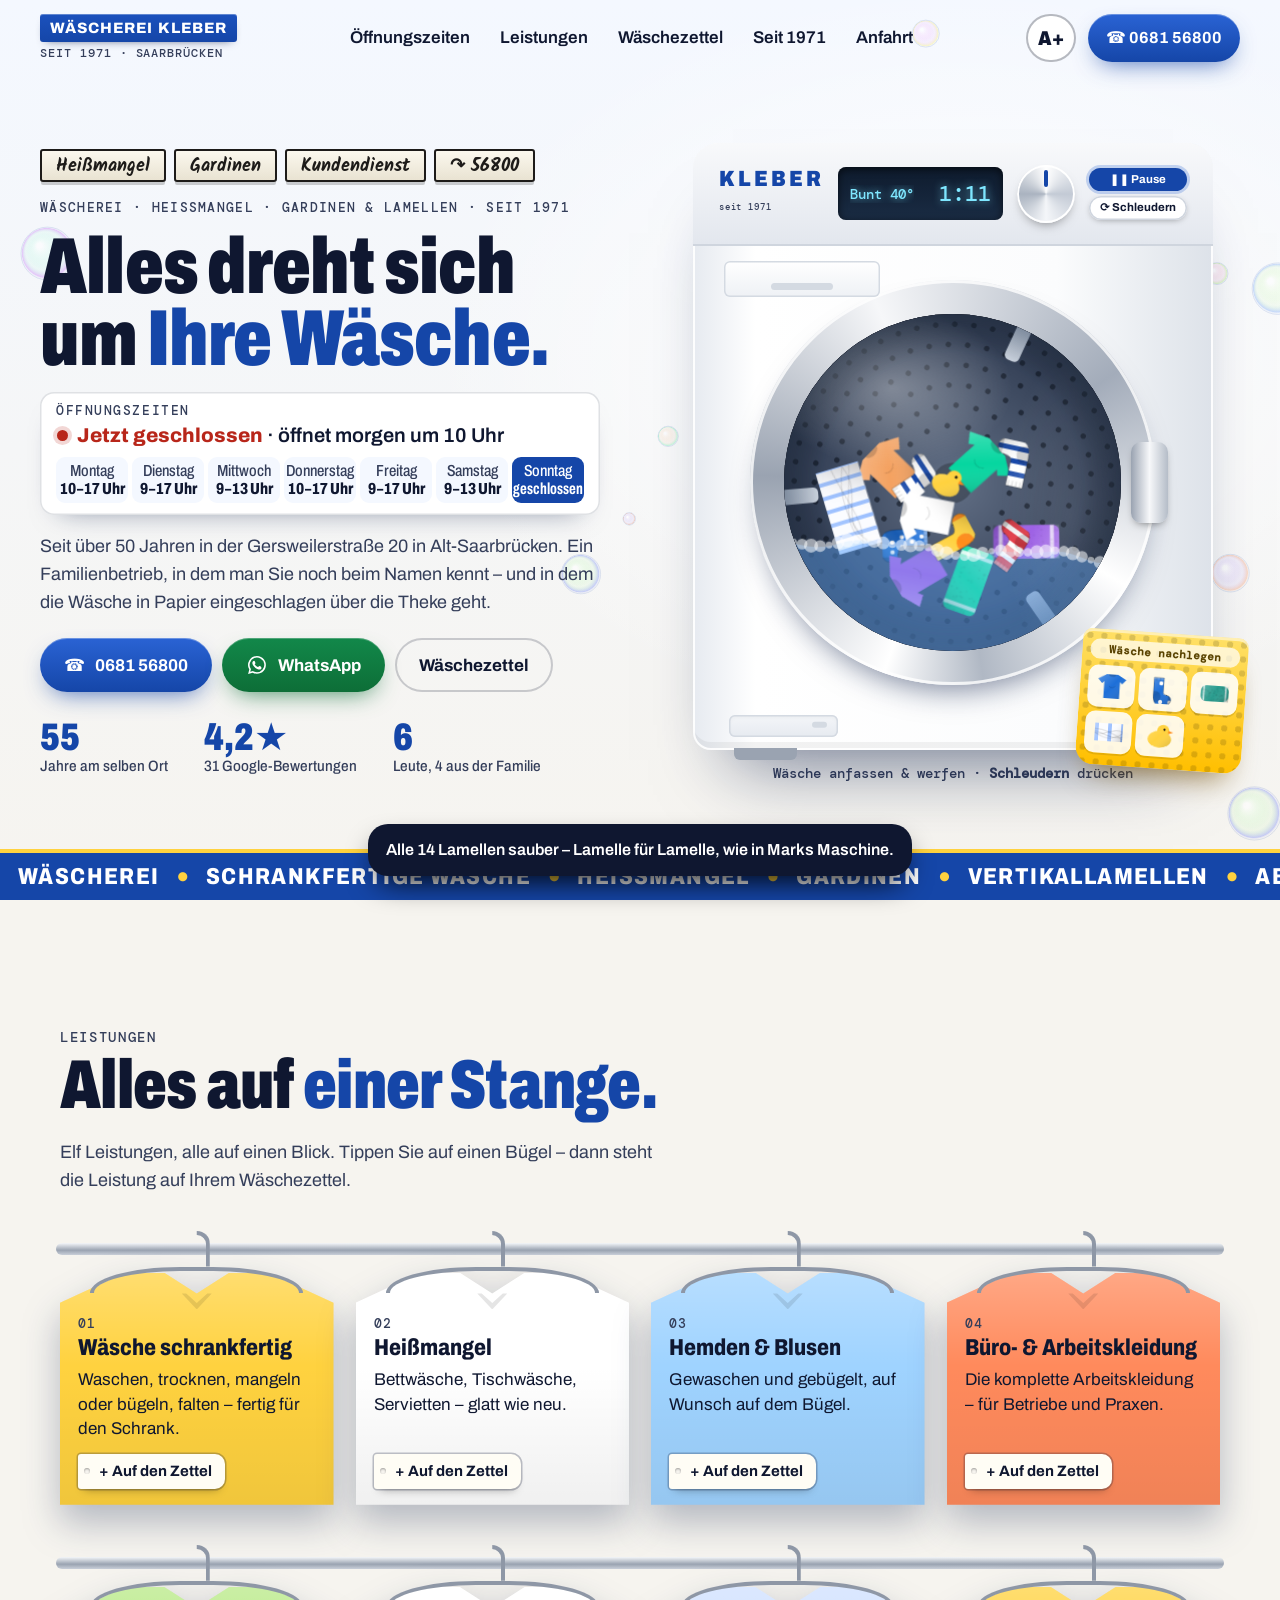
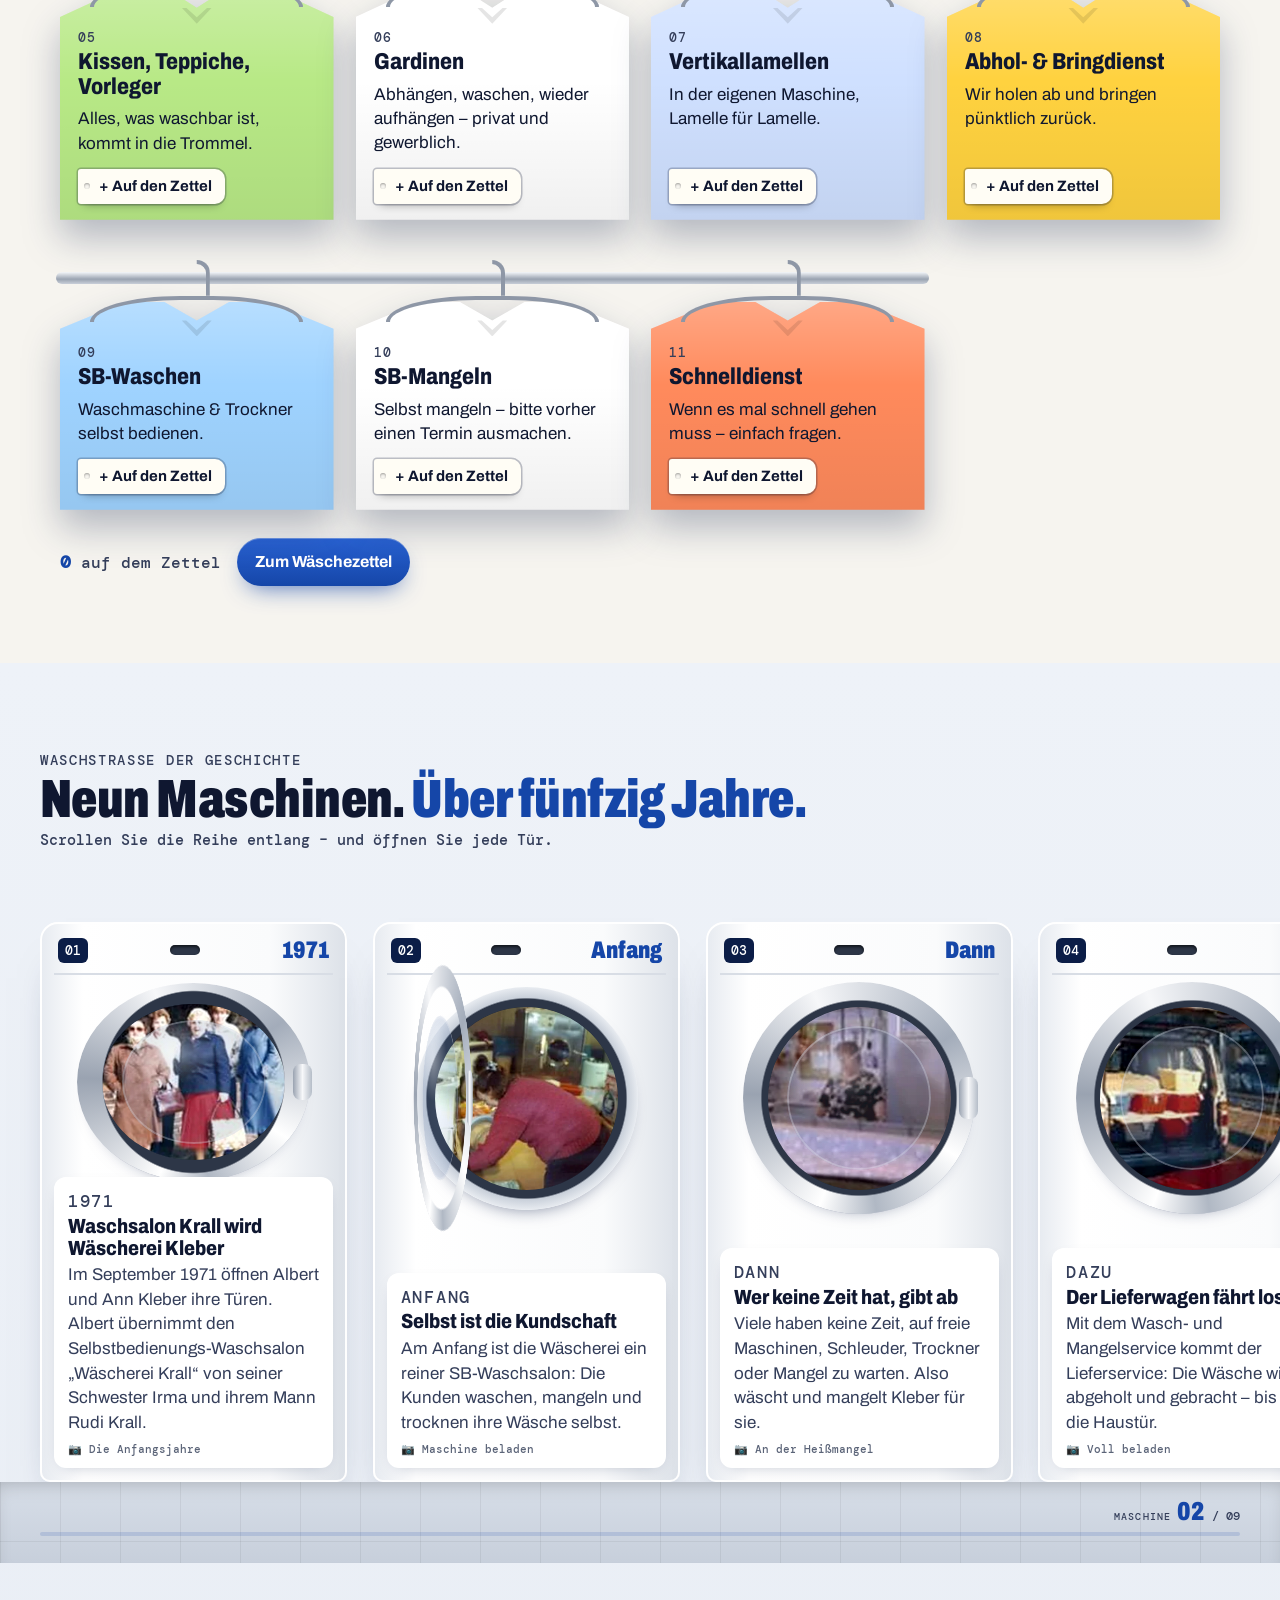
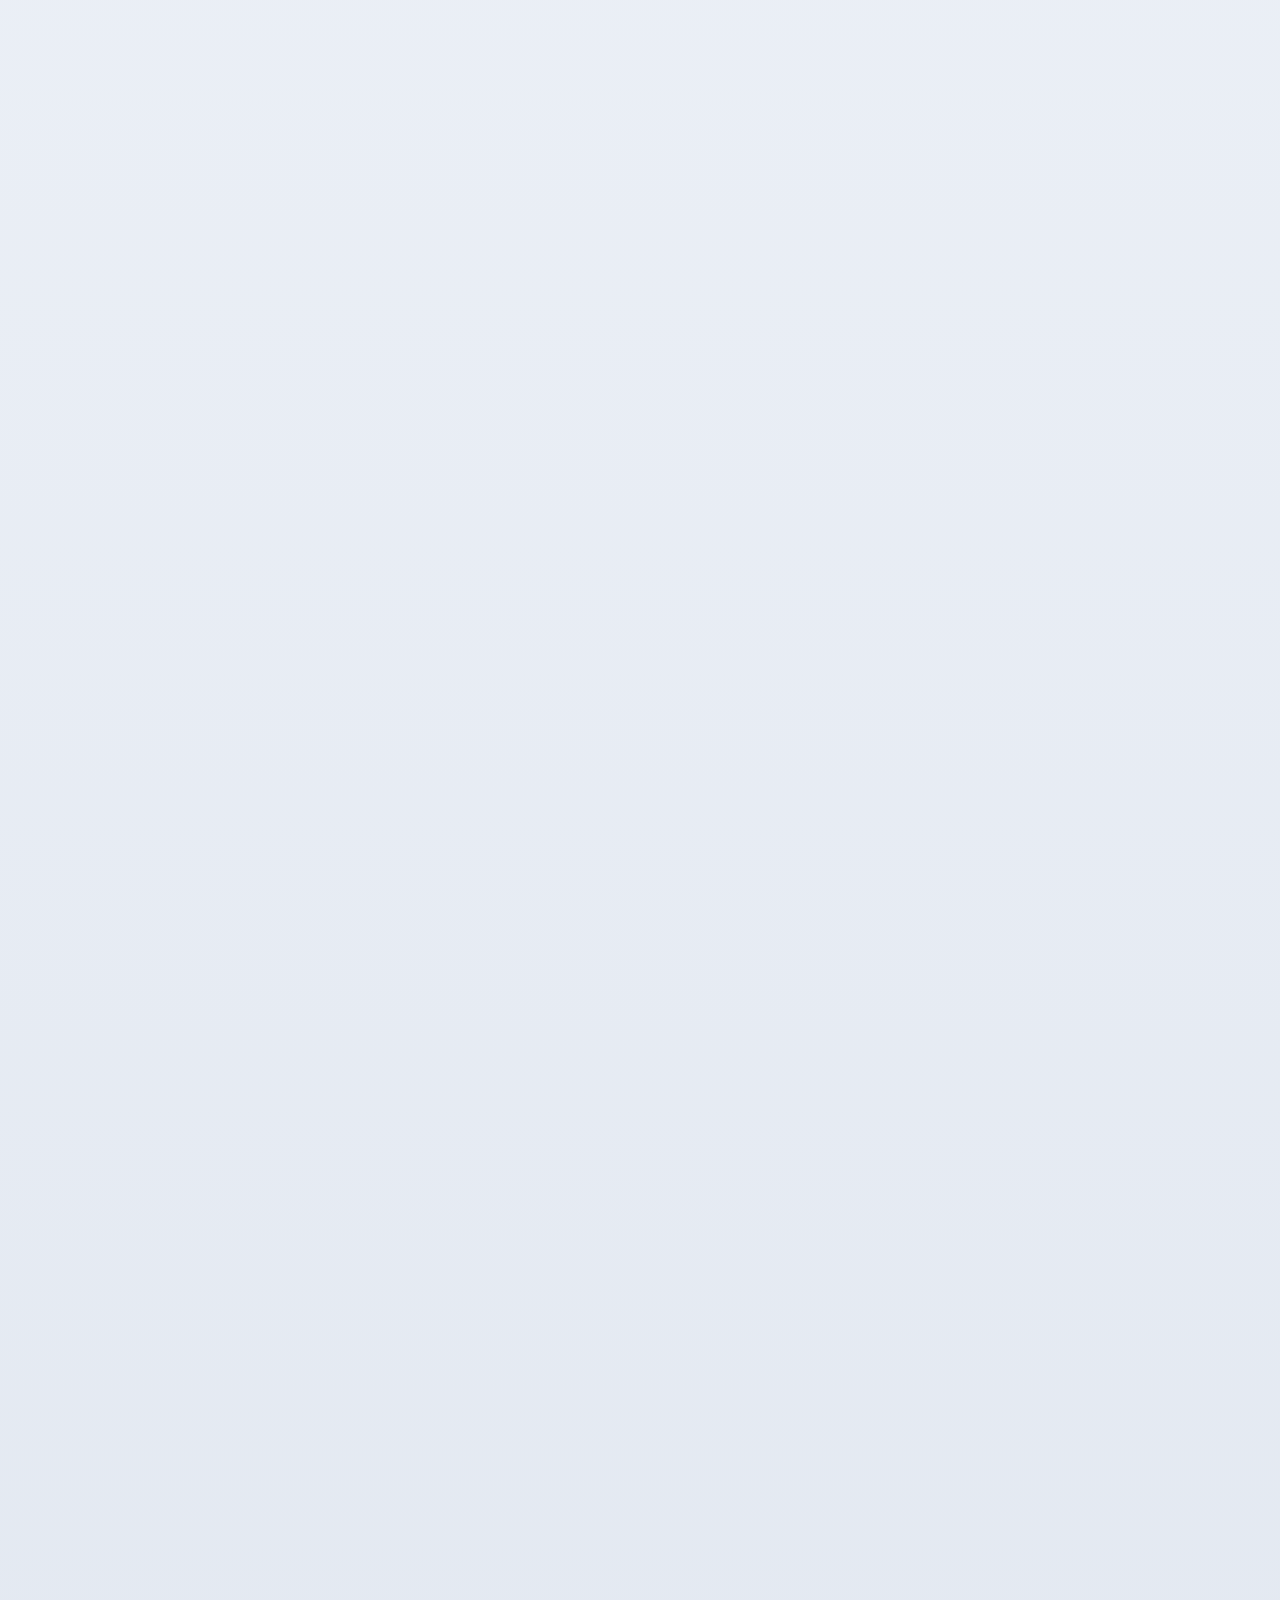
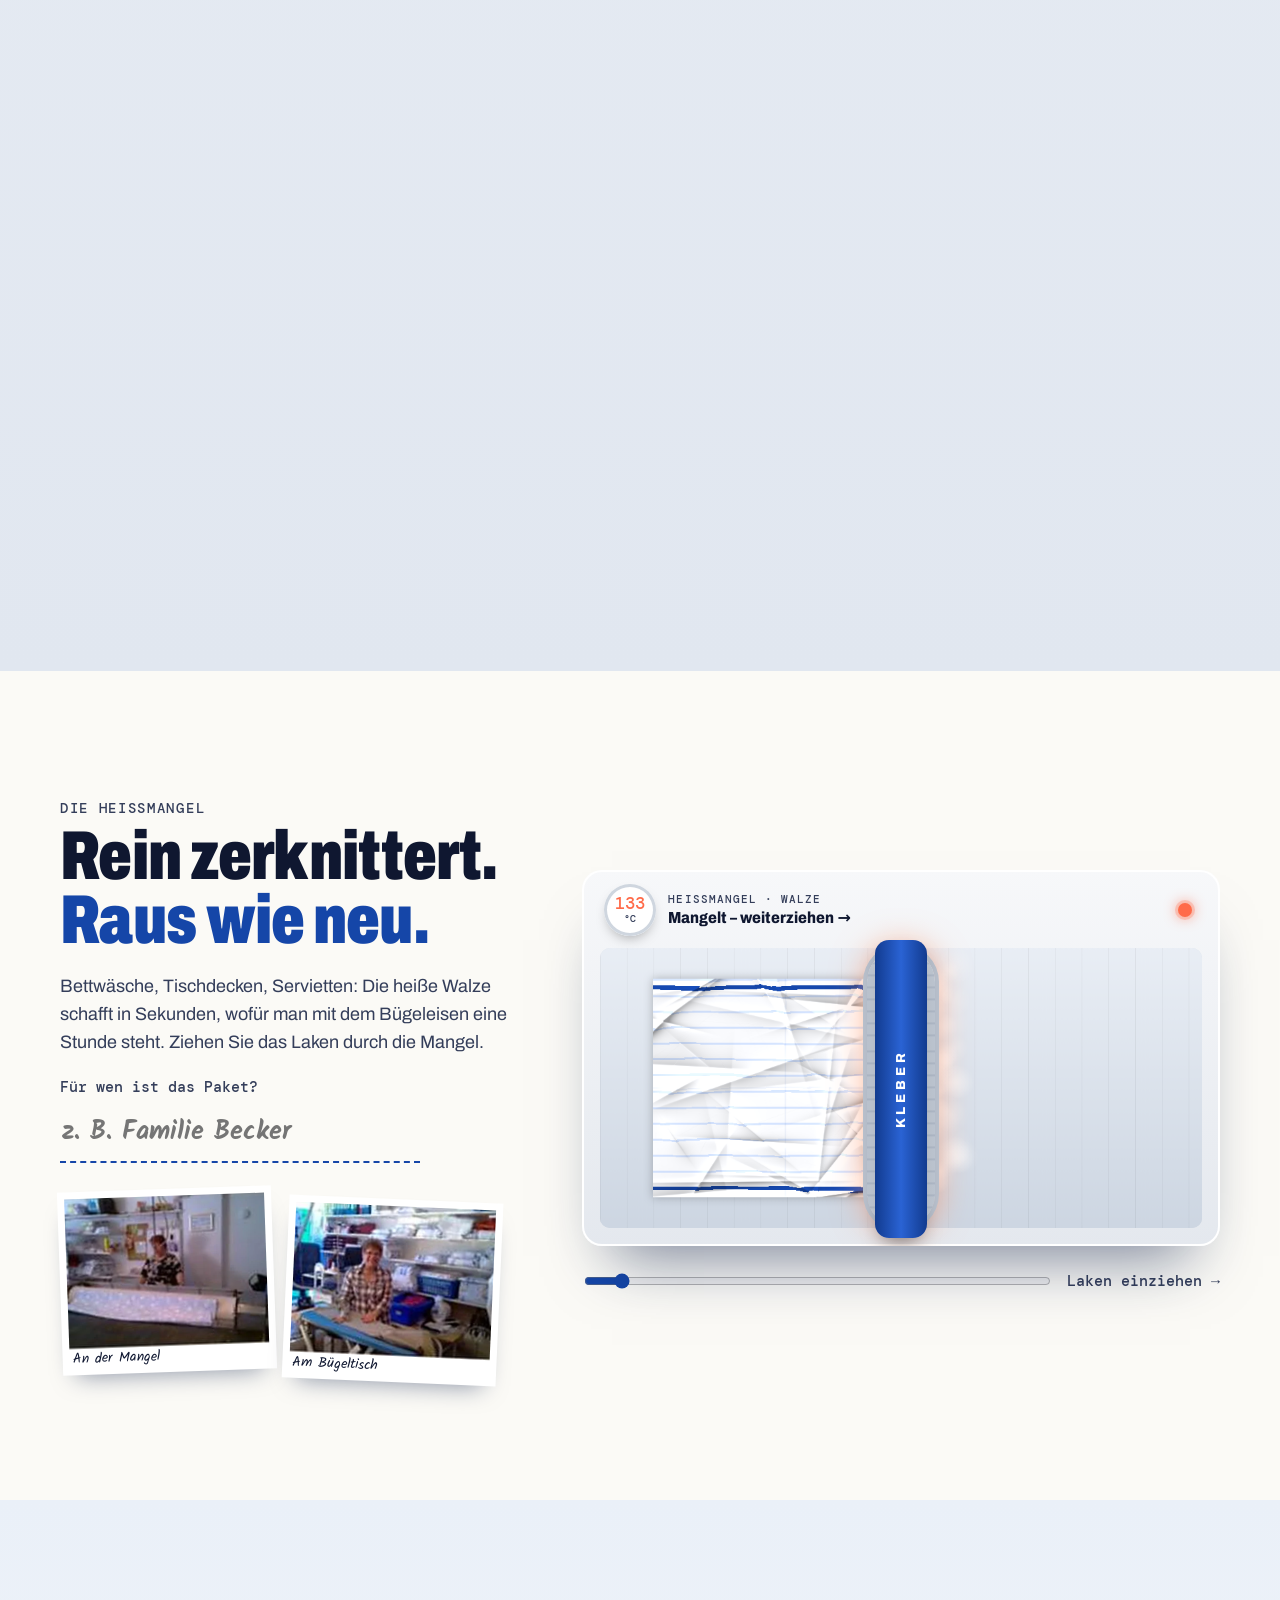
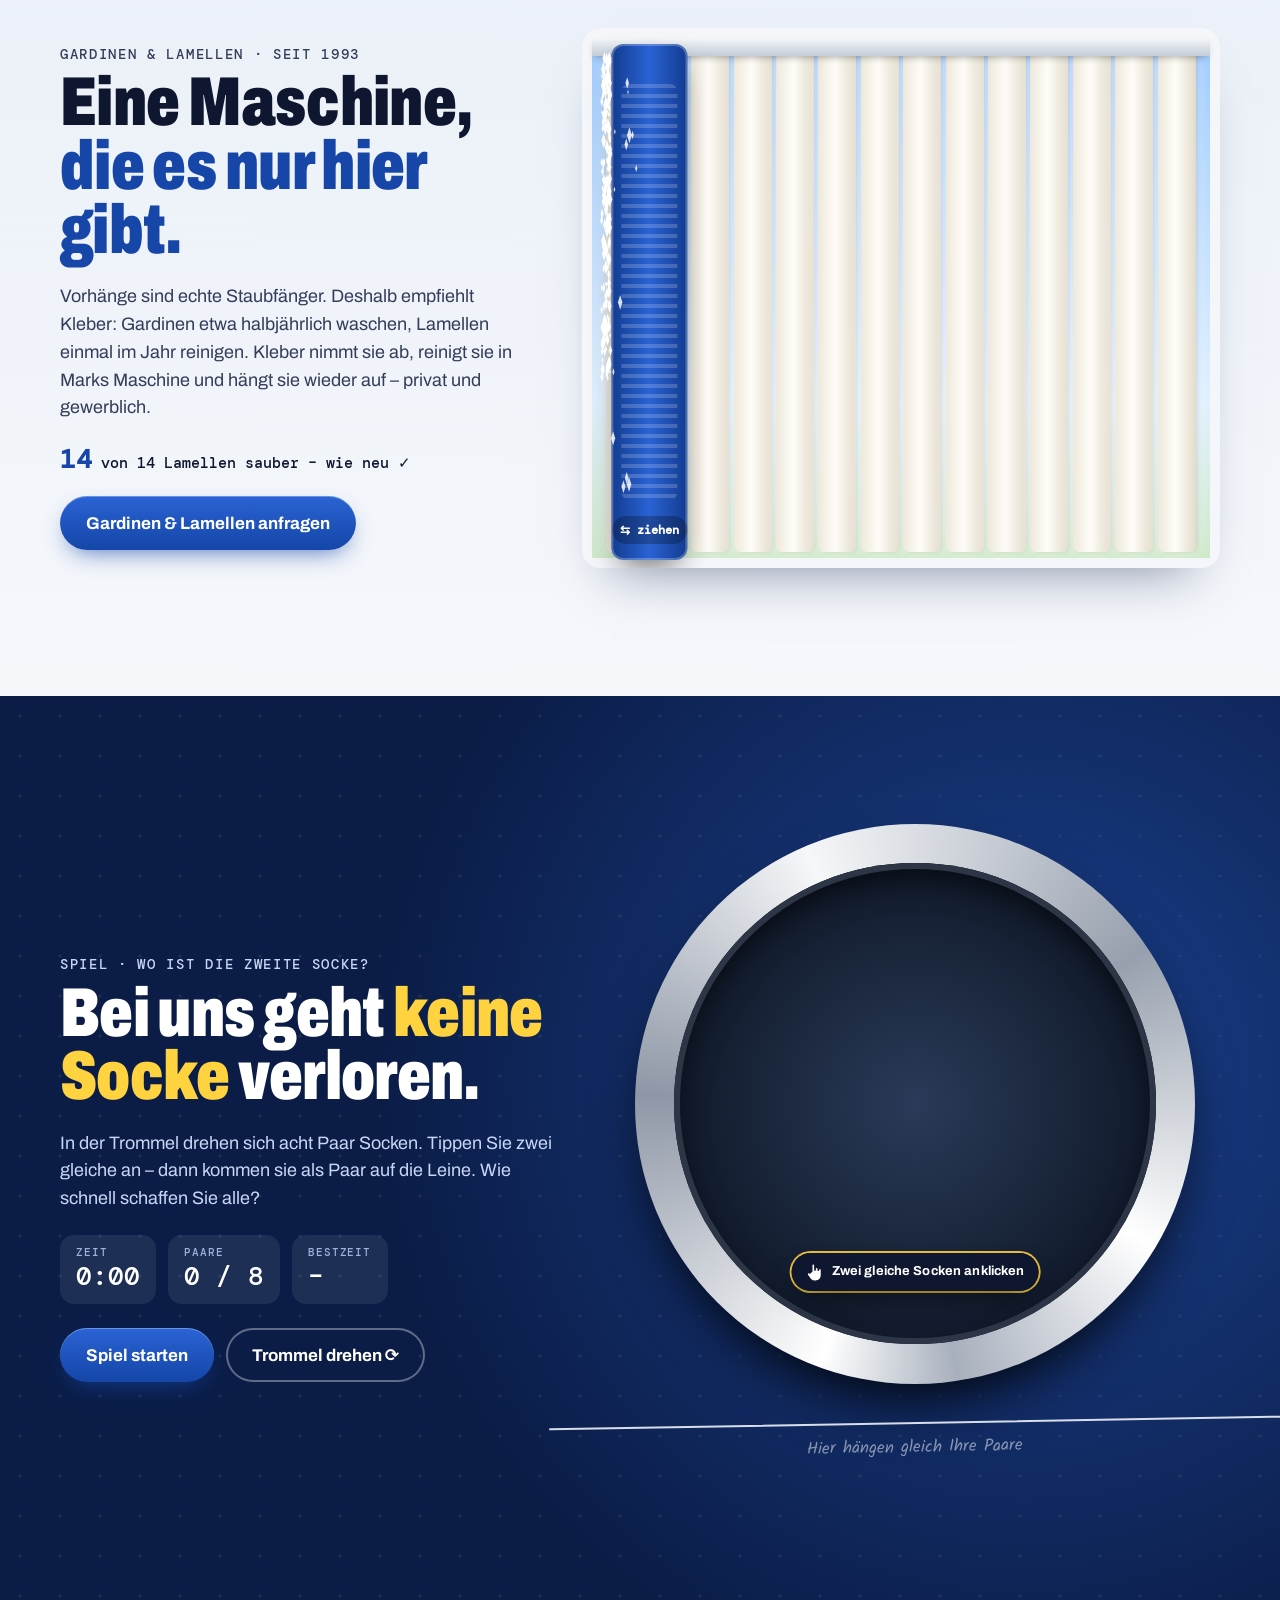
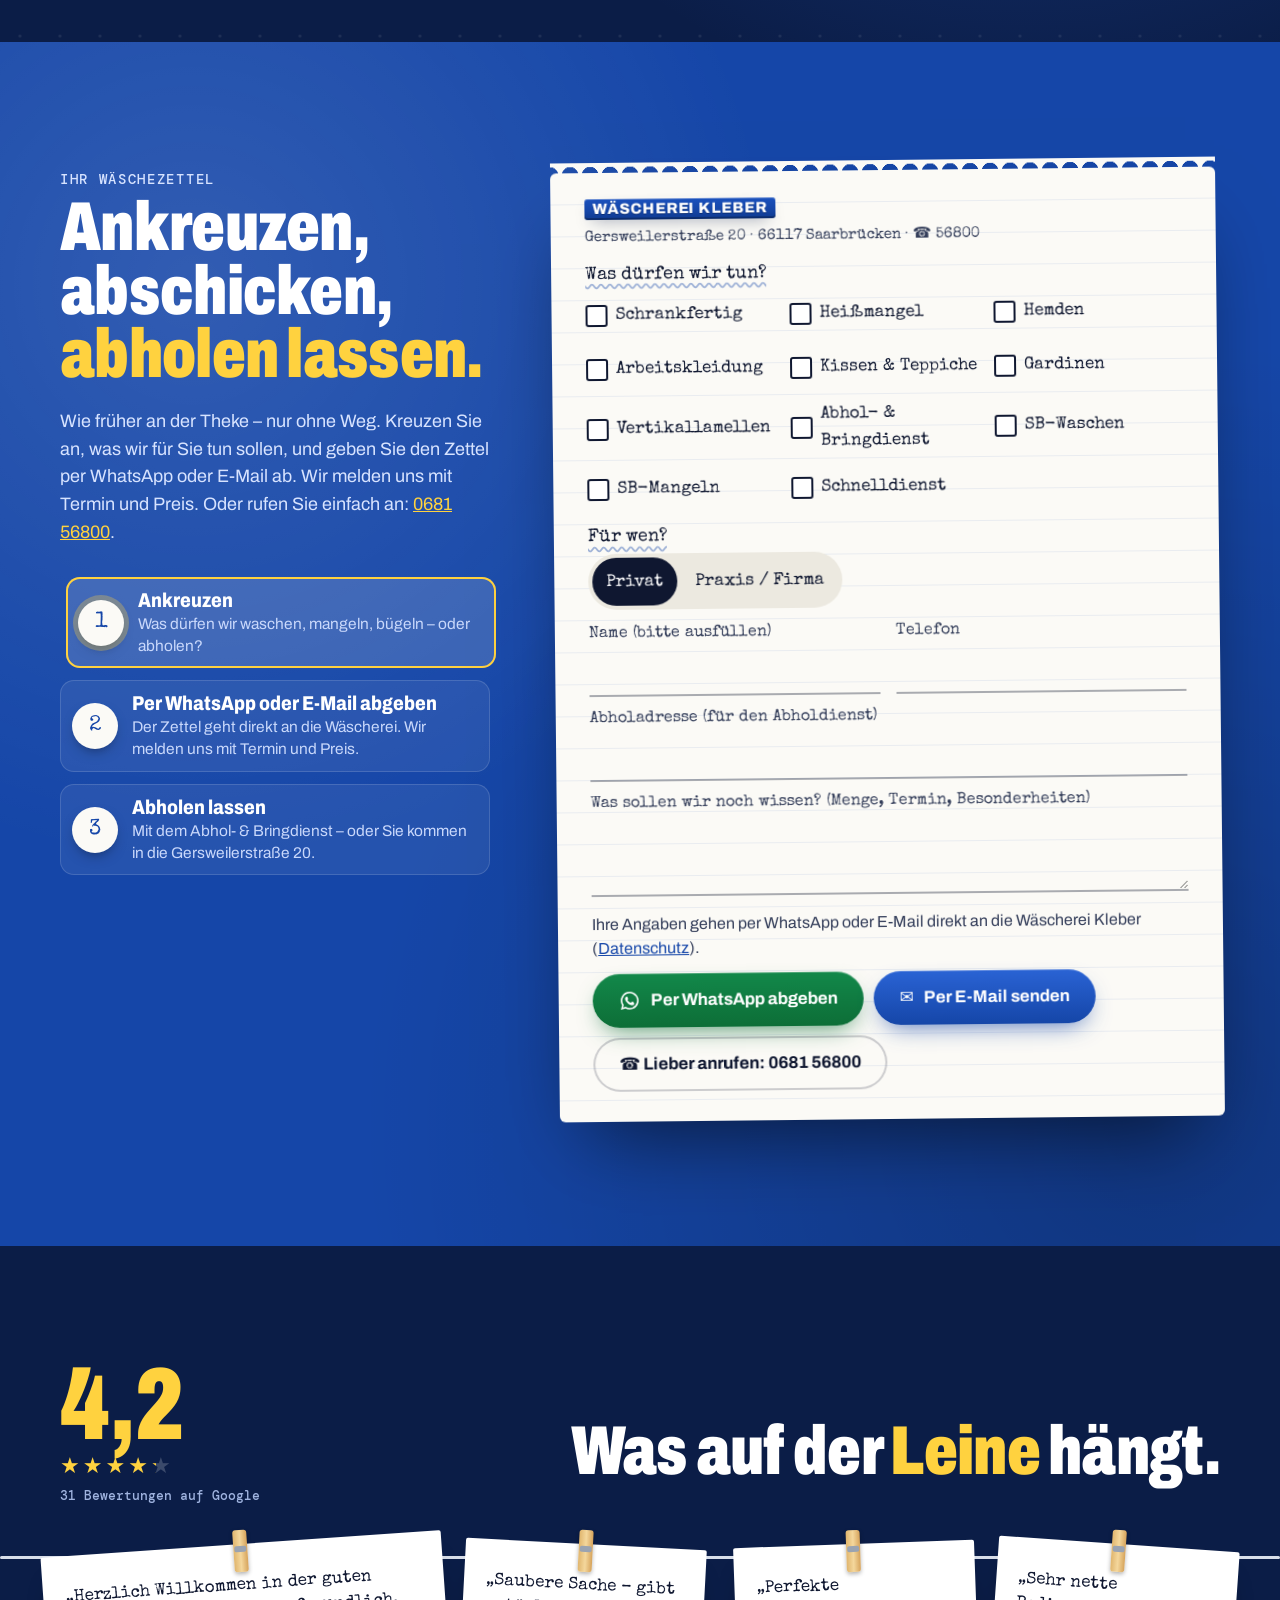
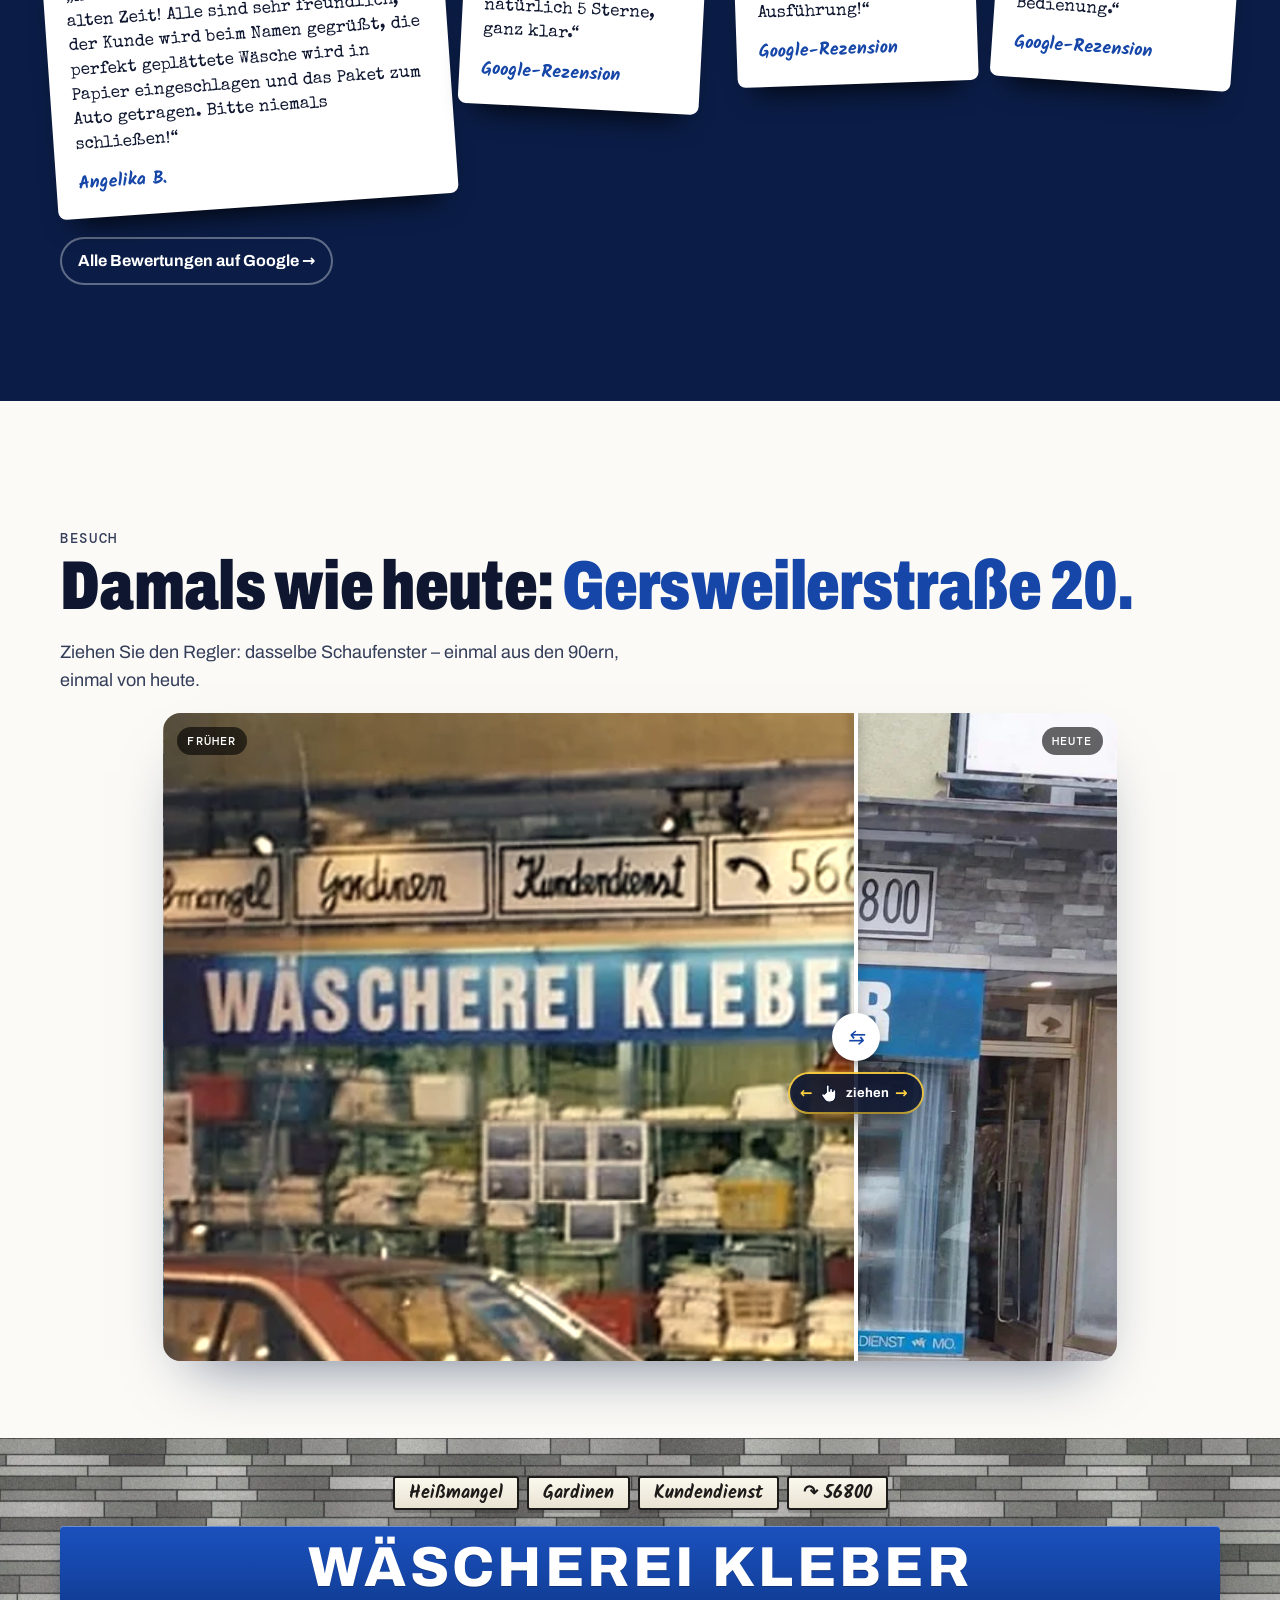
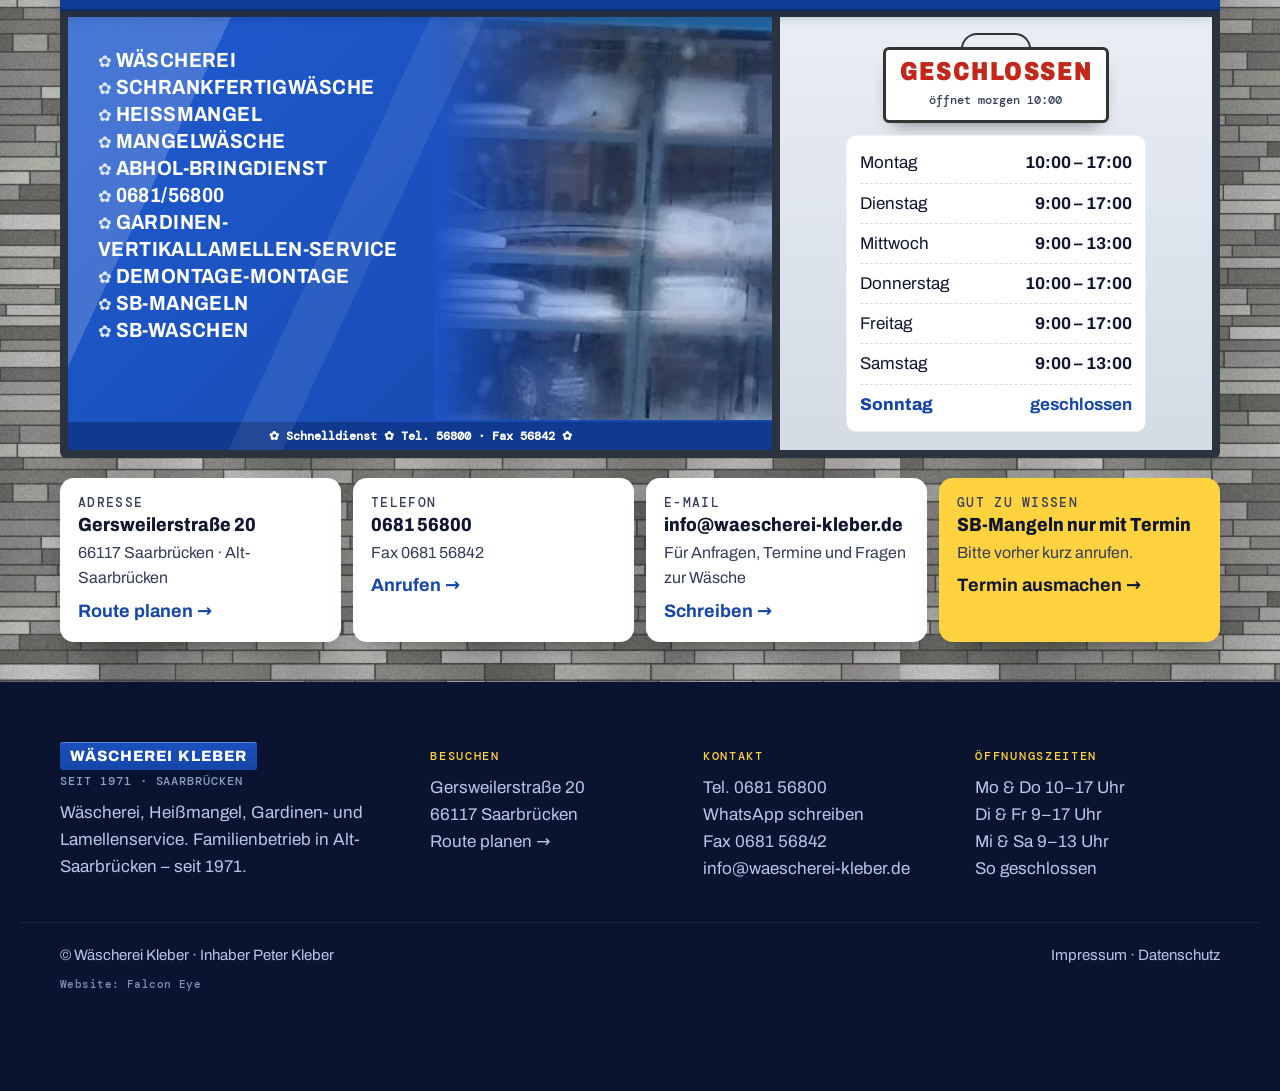
==== commit 61f19746: "Öffnungszeiten-Skript und nächtliche Aktion (Nachtrag) Co-Authored-By: Claude Opus 5.5 <noreply@anth" ====
--- a/index.html
+++ b/index.html
@@ -15,7 +15,7 @@
 <meta name="theme-color" content="#1546a8">
 <link rel="icon" href="img/favicon.svg" type="image/svg+xml">
 <link rel="preload" href="fonts/archivo-latin-wdth-normal.woff2" as="font" type="font/woff2" crossorigin>
-<link rel="stylesheet" href="assets/kl.css?v=1793955116">
+<link rel="stylesheet" href="assets/kl.css?v=1793962609">
 <script type="application/ld+json">{"@context": "https://schema.org", "@graph": [{"@type": "DryCleaningOrLaundry", "name": "Wäscherei Kleber", "foundingDate": "1971", "telephone": "+4968156800", "faxNumber": "+4968156842", "email": "info@waescherei-kleber.de", "address": {"@type": "PostalAddress", "streetAddress": "Gersweilerstraße 20", "postalCode": "66117", "addressLocality": "Saarbrücken", "addressCountry": "DE"}, "geo": {"@type": "GeoCoordinates", "latitude": 49.2324, "longitude": 6.9739}, "openingHoursSpecification": [{"@type": "OpeningHoursSpecification", "dayOfWeek": ["Monday", "Thursday"], "opens": "10:00", "closes": "17:00"}, {"@type": "OpeningHoursSpecification", "dayOfWeek": ["Tuesday", "Friday"], "opens": "09:00", "closes": "17:00"}, {"@type": "OpeningHoursSpecification", "dayOfWeek": ["Wednesday", "Saturday"], "opens": "09:00", "closes": "13:00"}], "@id": "https://waescherei-kleber.de/#waescherei", "url": "https://waescherei-kleber.de/", "image": "https://waescherei-kleber.de/og.jpg", "logo": "https://waescherei-kleber.de/img/favicon.svg", "areaServed": "Saarbrücken", "hasMap": "https://www.google.com/maps/search/?api=1&query=W%C3%A4scherei%20Kleber%2C%20Gersweilerstra%C3%9Fe%2020%2C%2066117%20Saarbr%C3%BCcken"}, {"@type": "WebSite", "@id": "https://waescherei-kleber.de/#website", "url": "https://waescherei-kleber.de/", "name": "Wäscherei Kleber", "inLanguage": "de-DE", "publisher": {"@id": "https://waescherei-kleber.de/#waescherei"}}]}</script>
 <style>img:where([width][height]){height:auto}</style>
 <link rel="apple-touch-icon" href="/apple-touch-icon.png">
@@ -45,6 +45,7 @@
       <div class="oz" id="oeffnungszeiten" role="region" aria-label="Öffnungszeiten" data-oz>
   <p class="oz-k">Öffnungszeiten</p>
   <p class="oz-st" data-ozst aria-live="polite"><i aria-hidden="true"></i><b data-ozstt>Heute für Sie da</b> <span class="oz-next" data-oznext></span></p>
+  <div data-zeiten-hinweis></div>
   <ul class="oz-wk" data-hours><li data-day="1"><span>Montag</span><b>10–17 Uhr</b></li><li data-day="2"><span>Dienstag</span><b>9–17 Uhr</b></li><li data-day="3"><span>Mittwoch</span><b>9–13 Uhr</b></li><li data-day="4"><span>Donnerstag</span><b>10–17 Uhr</b></li><li data-day="5"><span>Freitag</span><b>9–17 Uhr</b></li><li data-day="6"><span>Samstag</span><b>9–13 Uhr</b></li><li data-day="0" class="zu"><span>Sonntag</span><b>geschlossen</b></li></ul>
 </div>
       <p class="lead">Seit über 50 Jahren in der Gersweilerstraße 20 in Alt-Saarbrücken. Ein Familienbetrieb, in dem man Sie noch beim Namen kennt – und in dem die Wäsche in Papier eingeschlagen über die Theke geht.</p>
@@ -293,7 +294,7 @@
     <div><a class="logo" href="index.html"><span class="logo-sign">Wäscherei Kleber</span><small>seit 1971 · Saarbrücken</small><span class="sr"> – Startseite</span></a><p>Wäscherei, Heißmangel, Gardinen- und Lamellenservice. Familienbetrieb in Alt-Saarbrücken – seit 1971.</p></div>
     <div><h4>Besuchen</h4><p>Gersweilerstraße 20<br>66117 Saarbrücken<br><a href="https://www.google.com/maps/search/?api=1&query=W%C3%A4scherei%20Kleber%2C%20Gersweilerstra%C3%9Fe%2020%2C%2066117%20Saarbr%C3%BCcken" target="_blank" rel="noopener">Route planen →</a></p></div>
     <div><h4>Kontakt</h4><p><a href="tel:+4968156800">Tel. 0681 56800</a><br><a href="https://wa.me/4968156800?text=Guten%20Tag%2C%20ich%20habe%20eine%20Frage%20an%20die%20W%C3%A4scherei%20Kleber%3A%20" target="_blank" rel="noopener">WhatsApp schreiben</a><br>Fax 0681 56842<br><a href="mailto:info@waescherei-kleber.de">info@waescherei-kleber.de</a></p></div>
-    <div><h4>Öffnungszeiten</h4><p>Mo &amp; Do 10–17 Uhr<br>Di &amp; Fr 9–17 Uhr<br>Mi &amp; Sa 9–13 Uhr<br>So geschlossen</p></div>
+    <div><h4>Öffnungszeiten</h4><p data-ftrzeiten>Mo &amp; Do 10–17 Uhr<br>Di &amp; Fr 9–17 Uhr<br>Mi &amp; Sa 9–13 Uhr<br>So geschlossen</p></div>
   </div>
   <div class="wrap ftr-b"><span>© Wäscherei Kleber · Inhaber Peter Kleber</span><span><a href="impressum.html">Impressum</a> · <a href="datenschutz.html">Datenschutz</a></span><span class="ftr-concept">Website: <a href="https://falcon-eye.de" target="_blank" rel="noopener">Falcon Eye</a></span></div>
 </footer>
@@ -301,6 +302,7 @@
 <div class="toast" data-toast role="status" aria-live="polite"></div>
 <script>window.KL={"hours": [["10:00", "17:00"], ["9:00", "17:00"], ["9:00", "13:00"], ["10:00", "17:00"], ["9:00", "17:00"], ["9:00", "13:00"], null]};</script>
 <script src="assets/matter.min.js" defer></script>
-<script src="assets/kl.js?v=1793955116" defer></script>
-<script src="assets/fe-bewertung.js?v=1793955116" data-url="https://search.google.com/local/writereview?placeid=ChIJw5_8afyzlUcRvI84o3DPWrc" data-name="Google" data-accent="#1546a8" data-side="right" data-bottom="22" data-bottom-m="96" defer></script>
+<script src="assets/kl.js?v=1793962609" defer></script>
+<script src="assets/fe-zeiten.js?v=1793962609" data-src="daten/oeffnungszeiten.json" defer></script>
+<script src="assets/fe-bewertung.js?v=1793962609" data-url="https://search.google.com/local/writereview?placeid=ChIJw5_8afyzlUcRvI84o3DPWrc" data-name="Google" data-accent="#1546a8" data-side="right" data-bottom="22" data-bottom-m="96" defer></script>
 </body></html>
--- a/assets/kl.css
+++ b/assets/kl.css
@@ -814,3 +814,4 @@
 @media (max-width:640px){.socks .ctas .b{white-space:nowrap;padding:0 10px}}
 @media (max-width:379px){.socks .ctas .b{font-size:calc(15px*var(--z))}}
 @media (max-width:379px){.tk-foot .b,.bl-t .b{padding-left:14px;padding-right:14px;font-size:calc(16px*var(--z))}}
+.oz [data-zeiten-hinweis]:empty{display:none}.oz .fe-zh{--fezh-bg:#fff6dc;--fezh-fg:#1b2a4a;--fezh-rand:#e8b93a;box-shadow:none}
